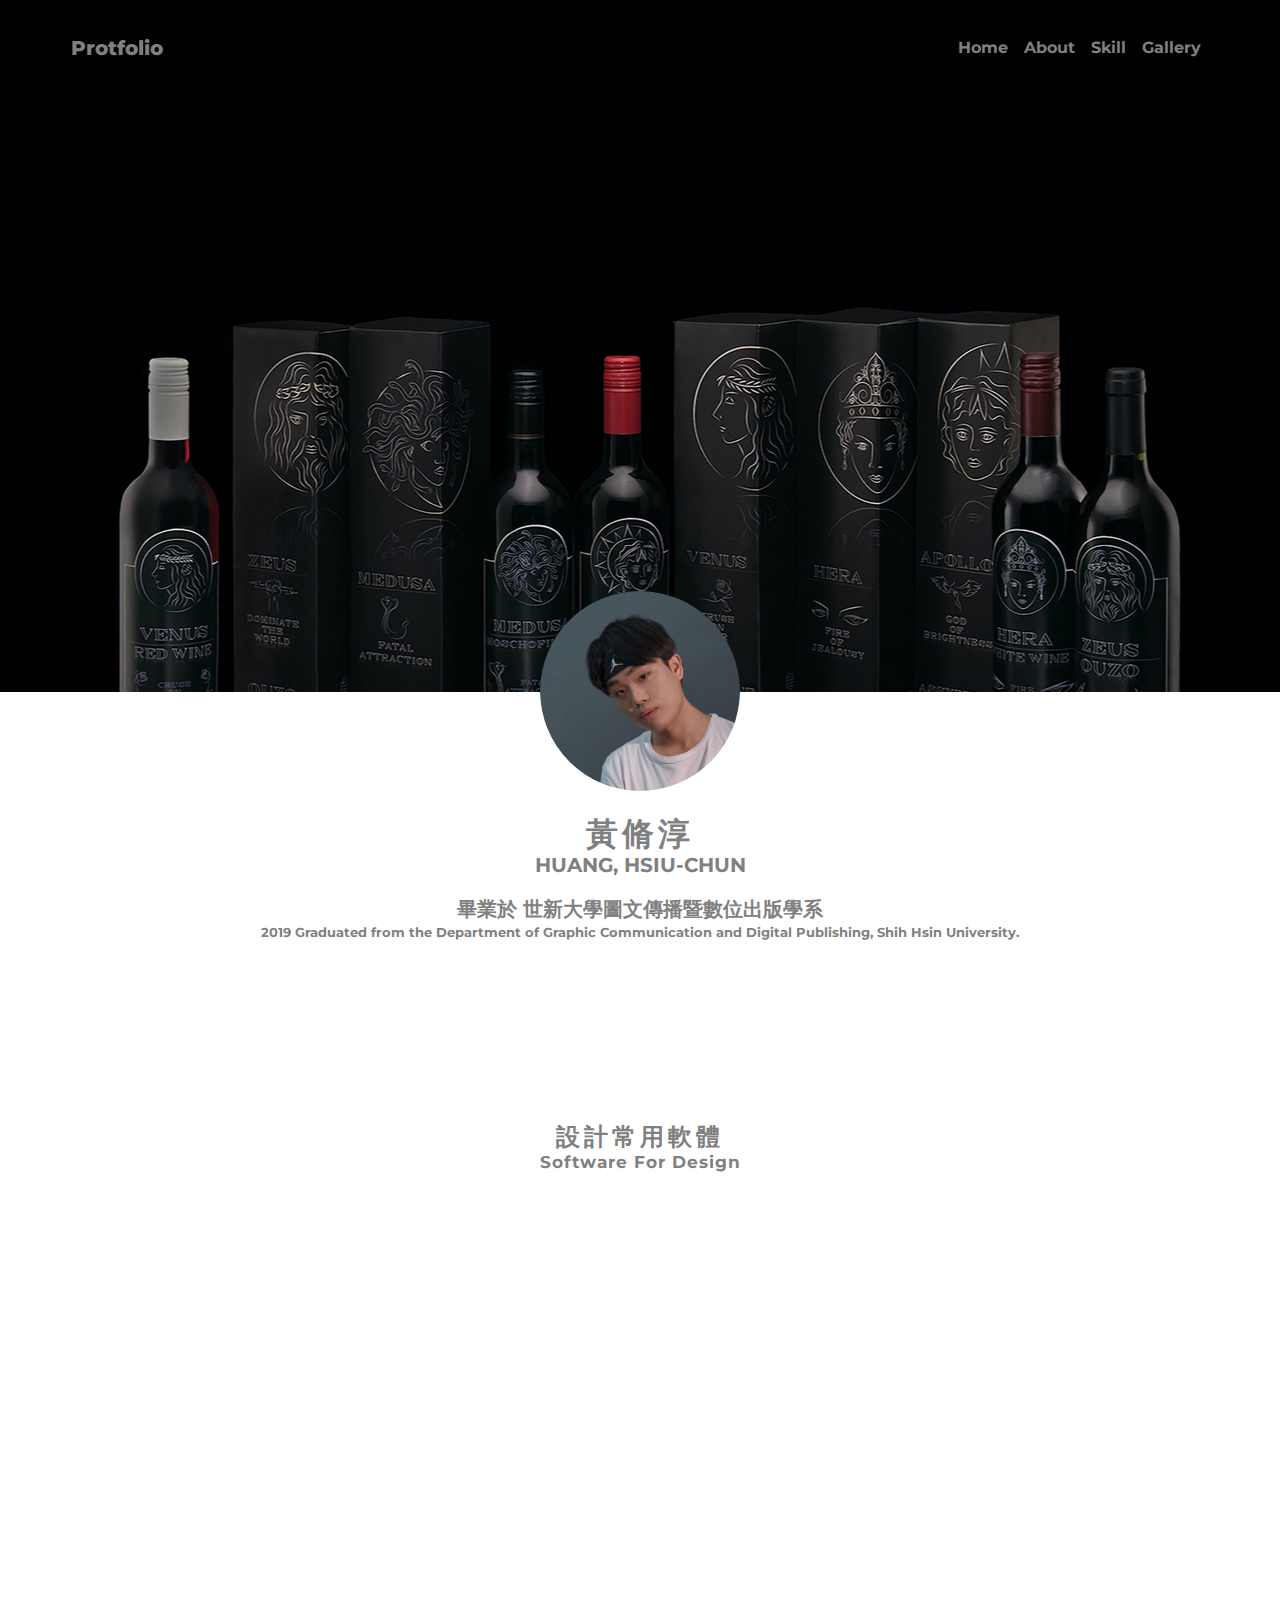
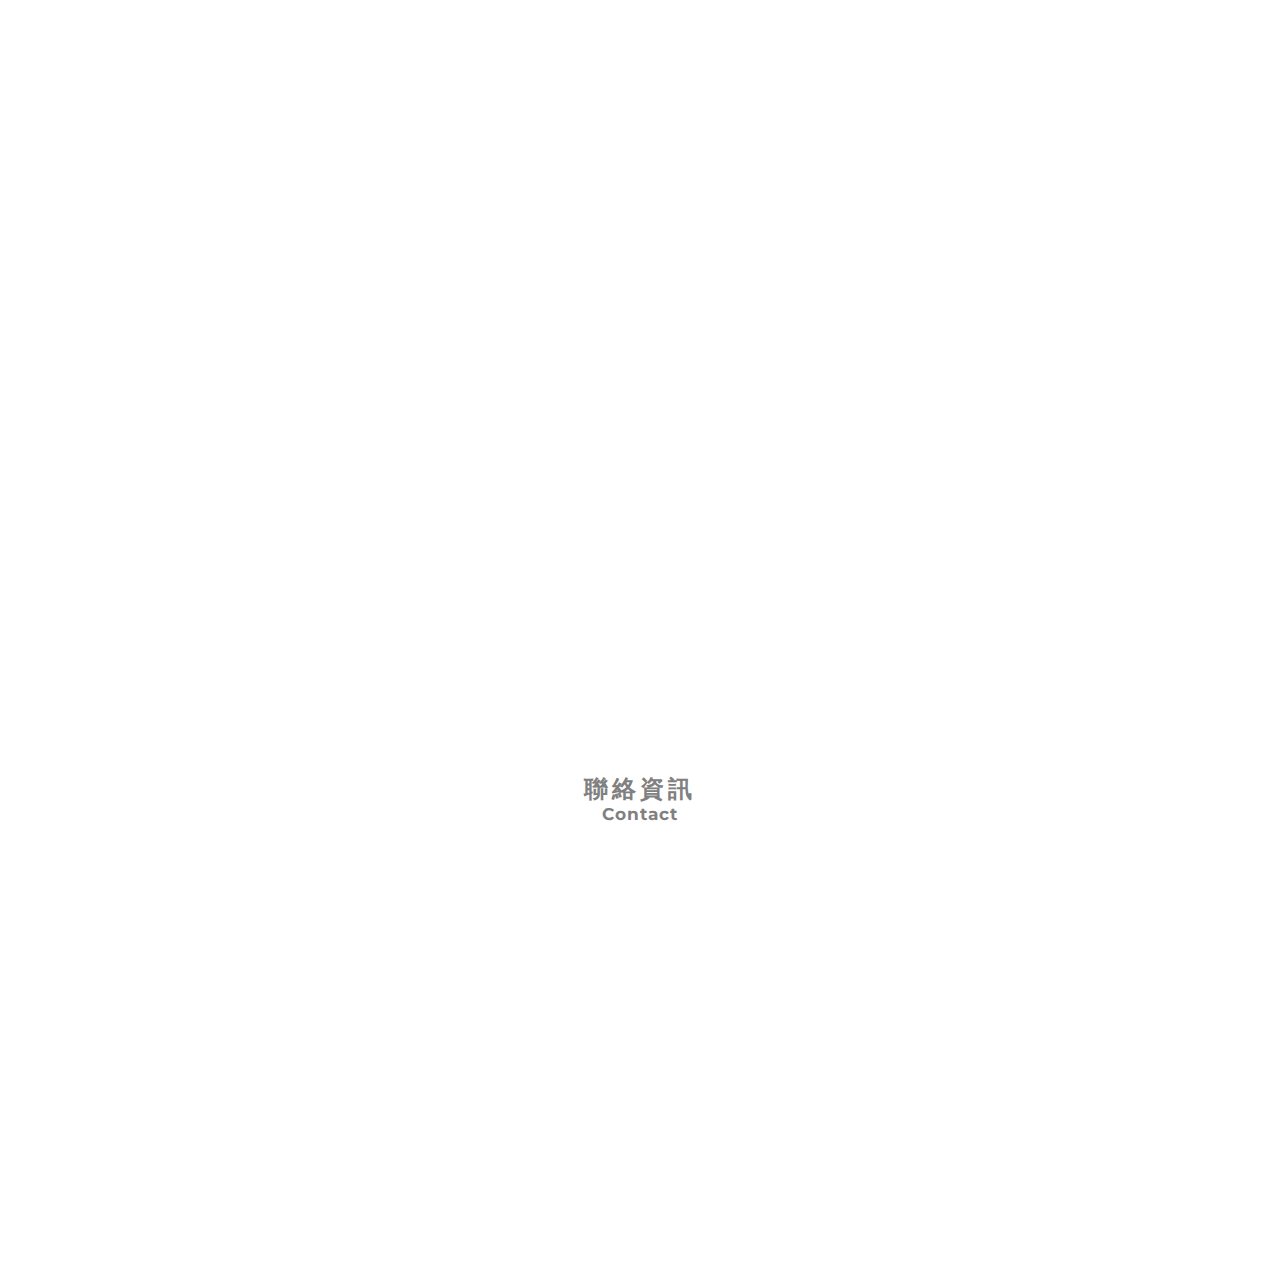
==== index.html @ 91b0bea1 "Summary" ====
<!doctype html><html><head>  <meta charset="utf-8">  <meta name="keywords" content="">  <meta name="description" content="">  <meta name="viewport" content="width=device-width, initial-scale=1.0, viewport-fit=cover">  <link rel="shortcut icon" type="image/png" href="favicon.png">  <link rel="stylesheet" type="text/css" href="./css/bootstrap.min.css?550"><link rel="stylesheet" type="text/css" href="style.css?3352"><link rel="stylesheet" type="text/css" href="./css/animate.min.css?3467"><link rel="stylesheet" type="text/css" href="./css/font-awesome.min.css"><link href='https://fonts.googleapis.com/css?family=Montserrat&display=swap&subset=latin,latin-ext' rel='stylesheet' type='text/css'>  <title>Home</title>  <!-- Analytics --> <!-- Analytics END -->  </head><body><!-- Main container --><div class="page-container">  <!-- bloc-0 --><div class="bloc tc-taupe-gray bloc-fill-screen bg-海報-22 bg-t-edge l-bloc animated fadeInUp" id="bloc-0" data-appear-anim-style="fadeInUp"><div class="container fill-bloc-top-edge sticky-nav"><div class="row"><div class="col-12"><nav class="navbar row navbar-expand-md navbar-light" role="navigation"><a class="navbar-brand link-style" href="index.html">Protfolio</a><button id="nav-toggle" type="button" class="ui-navbar-toggler navbar-toggler border-0 p-0 mr-md-0 ml-auto" data-toggle="collapse" data-target=".navbar-21207" aria-expanded="false" aria-label="Toggle navigation"><span class="navbar-toggler-icon"></span></button><div class="collapse navbar-collapse navbar-21207"><ul class="site-navigation nav navbar-nav ml-auto"><li class="nav-item"><a href="index.html" class="a-btn nav-link"><strong>Home</strong></a></li><li class="nav-item"><a href="about.html" class="a-btn nav-link"><strong>About</strong></a></li><li class="nav-item"><a href="skill.html" class="a-btn nav-link"><strong>Skill</strong></a></li><li class="nav-item"><a href="gallery.html" class="a-btn nav-link"><strong>Gallery</strong></a></li></ul></div></nav></div></div></div><div class="container"><div class="row"><div class="col-lg-12 hero-first-col-mb"><img src="img/lazyload-ph.png" data-src="img/圖傳大頭全身%2000732.png" class="img-fluid rounded-circle mx-auto d-block img-style animSpeedLazy animated fadeInUp animDelay04 lazyload" alt="圖傳大頭全身%2000732" data-appear-anim-style="fadeInUp" /><h4 class="mg-md text-lg-center h2-style text-center"><strong>黃脩淳<br></strong></h4><h5 class="mg-md text-lg-center h4-style text-center"><strong>HUANG, HSIU-CHUN</strong></h5><h5 class="mg-md text-lg-center text-center p-1-style"><strong>畢業於 世新大學圖文傳播暨數位出版學系</strong></h5><p class="text-lg-center p-1-bloc-0-style text-center"><strong>2019 Graduated from the&nbsp;Department of Graphic Communication and Digital Publishing, Shih Hsin University.</strong></p><div class="text-center container-div-bloc-0-margin-top animated bounce animSpeedLazy animDelay2 animLoopInfinite" data-appear-anim-style="bounce"><a href="about.html" class="btn btn-d btn-lg btn-style-none"><span class="fa fa-angle-down icon-spacer float-lg-right icon-taupe-gray float-right"></span>more</a></div><h4 class="mg-md text-lg-center h2-擅長軟體-style text-center"><strong>設計常用軟體</strong></h4><h5 class="mg-md float-none text-center h5-margin-top"><strong>Software For Design</strong></h5></div><div class="col-lg-10 offset-lg-1 col-md-10 offset-md-1 bloc-0-margin-bottom"><div class="blocsapp-device device-margin-top float-md-none none noneLeft noneUp noneRight noneDown animated zoomIn blocsapp-device-mb mb-space-grey" data-appear-anim-style="zoomIn"><img src="img/lazyload-ph.png" data-src="img/gif.gif" class="img-fluid lazyload" alt="gif 1" /></div></div><div class="offset-md-0 feature-col-mt col-lg-12 offset-lg-0 col-md-12"><div class="row row-margin-left"><div class="col-sm-4 bloc-47860-margin-bottom animated zoomIn col-lg-2 col-md-3 offset-md-2 offset-lg-0 col-4" data-appear-anim-style="zoomIn"><img src="img/lazyload-ph.png" data-src="img/截圖%202020-04-22%20下午4.19.28.png" class="img-fluid img-6-style mx-auto d-block lazyload" alt="截圖%202020 04-22%20下午4.19.28-1" /><p class="text-center p-style mx-auto d-block"><strong>Photoshop<br>影像設計軟體<br></strong></p></div><div class="col-sm-4 offset--1 offset-md-0 bloc-0-bloc-0-margin-bottom animated zoomIn col-lg-2 col-md-3 col-4" data-appear-anim-style="zoomIn"><img src="img/lazyload-ph.png" data-src="img/截圖%202020-04-22%20下午4.26.02.png" class="img-fluid img-margin-right mx-auto d-block lazyload" alt="截圖%202020 04-22%20下午4.26.02" /><p class="text-center btn-resize-mode p-bloc-0-style"><strong>Illustrator<br>圖形設計軟體<br></strong></p></div><div class="col-sm-4 offset-md-0 bloc-margin-bottom animated zoomIn col-lg-2 col-md-3 col-4 offset-0" data-appear-anim-style="zoomIn"><img src="img/lazyload-ph.png" data-src="img/截圖%202020-04-22%20下午4.27.46.png" class="img-fluid mx-auto d-block img-8-style lazyload" alt="截圖%202020 04-22%20下午4.27.46" /><p class="text-center p-margin-top"><strong>Premiere<br>剪輯編輯軟體<br></strong></p></div><div class="none col-lg-2 col-md-3 bloc-bloc-0-margin-bottom animated zoomIn offset-md-2 offset-lg-0 col-4" data-appear-anim-style="zoomIn"><img src="img/lazyload-ph.png" data-src="img/截圖%202020-04-22%20下午4.32.32.png" class="img-fluid mx-auto d-block img-9-style lazyload" alt="截圖%202020 04-22%20下午4.32.32" /><p class="text-lg-center p-bloc-0-margin-top text-center"><strong>Indesign<br>頁面設計軟體<br></strong></p></div><div class="bloc-margin-top col-md-3 col-lg-2 col-4 animated zoomIn" data-appear-anim-style="zoomIn"><img src="img/lazyload-ph.png" data-src="img/20170730103423775.png" class="img-fluid mx-auto d-block img-bloc-0-style lazyload" alt="20170730103423775 1" /><p class="text-lg-center p-5-margin-top text-center"><strong>Sublime Text<br>網頁編寫軟體</strong></p></div><div class="animated zoomIn col-lg-2 col-md-3 col-4" data-appear-anim-style="zoomIn"><img src="img/lazyload-ph.png" data-src="img/finalcutx-vl.png" class="img-fluid mx-auto d-block img-finalcutx--style lazyload" alt="finalcutx vl" /><p class="text-lg-center p-7-margin-top text-md-center text-center"><strong>Final Cut Pro<br>專業剪輯軟體</strong></p></div></div><div class="text-center container-div-bloc-0-margin-top animated bounce animSpeedLazy animDelay2 animLoopInfinite text-md-center" data-appear-anim-style="bounce"><a href="about.html" class="btn btn-d btn-lg btn-style-none"><span class="fa fa-angle-down icon-spacer float-lg-right icon-taupe-gray float-right"></span>more</a></div></div></div></div><div class="container fill-bloc-bottom-edge"><div class="row"><div class="col-12"><h4 class="mg-md text-lg-center h2-擅長軟體-style text-center"><strong>聯絡資訊</strong></h4><h5 class="mg-md float-none text-center h5-margin-top"><strong>Contact</strong></h5><div class="row row-margin-right"><div class="col-md-3 animated zoomIn offset-0 col-6" data-appear-anim-style="zoomIn"><img src="img/lazyload-ph.png" data-src="img/unnamed-2.png" class="img-fluid mx-auto d-block img-9-unnamed-style lazyload" height="100" width="100" alt="unnamed 2" /><div class="row"><div class="col-md-11 offset-md-0 bloc-16335-margin-bottom"><p class="text-lg-center text-md-center p-8-style text-center"><strong>Phone<br>+886 939518830</strong></p></div></div><div class="divider-h divider-padding"><span class="divider divider-half"></span></div></div><div class="col-md-3 animated zoomIn col-5 offset-0" data-appear-anim-style="zoomIn"><img src="img/lazyload-ph.png" data-src="img/unnamed-3.png" class="img-fluid mx-auto d-block img-10-style lazyload" height="100" width="100" alt="apple iphone-email-logo-clipart" /><div class="row row-bloc-0-margin-bottom"><div class="col"><p class="text-lg-center text-md-center p-9-bloc-0-style text-center"><strong>Gmail<br>ysesst92013</strong></p></div></div><div class="divider-h divider-bloc-0-margin-top"><span class="divider divider-half"></span></div></div><div class="col-md-3 animated zoomIn col-6" data-appear-anim-style="zoomIn"><img src="img/lazyload-ph.png" data-src="img/line-me.png" class="img-fluid mx-auto d-block img-11-line--style lazyload" height="100" width="100" alt="line me" /><div class="row"><div class="col bloc-44485-margin-bottom"><p class="text-lg-center text-md-center p-10-style text-center"><strong>LINE<br>ysesst92015</strong></p></div></div><div class="divider-h divider-margin-top"><span class="divider divider-half"></span></div></div><div class="col-md-3 animated zoomIn col-5 " data-appear-anim-style="zoomIn"><img src="img/lazyload-ph.png" data-src="img/23dabe90dfaadb4565540727fdaa054a.png" class="img-fluid mx-auto d-block img-12-style lazyload" height="100" width="100" alt="23dabe90dfaadb4565540727fdaa054a" /><div class="row"><div class="col bloc-9742-margin-bottom"><p class="text-lg-center text-md-center p-11-style text-center"><strong>Facebook<br>黃脩淳</strong></p></div></div><div class="divider-h divider-0-margin-top"><span class="divider divider-half"></span></div></div></div></div></div></div></div><!-- bloc-0 END --><!-- bloc-1 --><div class="bloc l-bloc" id="bloc-1"><div class="container bloc-lg"><div class="row"><div class="col-12"></div></div></div></div><!-- bloc-1 END --><!-- ScrollToTop Button --><a class="bloc-button btn btn-d scrollToTop" onclick="scrollToTarget('1',this)"><span class="fa fa-chevron-up"></span></a><!-- ScrollToTop Button END--></div><!-- Main container END -->  <script src="./js/jquery-3.3.1.min.js?9513"></script><script src="./js/bootstrap.bundle.min.js?5564"></script><script src="./js/blocs.min.js?6452"></script><script src="./js/lazysizes.min.js" defer></script><!-- Additional JS END --><!-- Preloader --><div id="page-loading-blocs-notifaction" class="page-preloader"></div><!-- Preloader END --></body></html>
---- style.css ----
body{margin:0;padding:0;  background:#FFFFFF;  overflow-x:hidden;  -webkit-font-smoothing: antialiased;  -moz-osx-font-smoothing: grayscale;}.page-container{overflow-x:hidden;} a,button{transition: background .3s ease-in-out;outline: none!important;} a:hover{text-decoration: none; cursor:pointer;}.page-preloader{position: fixed;top: 0;bottom: 0;width: 100%;z-index:100000;background:#FFFFFF url("img/pageload-spinner.gif") no-repeat center center;}.bloc{width:100%;clear:both;background: 50% 50% no-repeat;padding:0 50px;-webkit-background-size: cover;-moz-background-size: cover;-o-background-size: cover;background-size: cover;position:relative;display:flex;}.bloc .container{padding-left:0;padding-right:0;}.bloc-lg{padding:100px 50px;}.bloc-fill-screen{min-height:100vh;display: flex;flex-direction: column;padding-top:20px;padding-bottom:20px;}.bloc-fill-screen > .container{align-self: flex-middle;flex-grow: 1;display: flex;}.bloc-fill-screen > .container > .row{flex-grow: 1;align-self: center;width:100%;}.bloc-fill-screen .fill-bloc-top-edge, .bloc-fill-screen .fill-bloc-bottom-edge{flex-grow: 0;}.bloc-fill-screen .fill-bloc-top-edge{align-self: flex-start;}.bloc-fill-screen .fill-bloc-bottom-edge{align-self: flex-end;}.bg-center,.bg-l-edge,.bg-r-edge,.bg-t-edge,.bg-b-edge,.bg-tl-edge,.bg-bl-edge,.bg-tr-edge,.bg-br-edge,.bg-repeat{-webkit-background-size: auto!important;-moz-background-size: auto!important;-o-background-size: auto!important;background-size: auto!important;}.bg-t-edge{background: top no-repeat;}.bg-b-edge{background: bottom no-repeat;}.b-parallax{background-attachment:fixed;}@media (hover: none) {.b-parallax{background-attachment:scroll;}}.d-bloc{color:rgba(255,255,255,.7);}.d-bloc button:hover{color:rgba(255,255,255,.9);}.d-bloc .icon-round,.d-bloc .icon-square,.d-bloc .icon-rounded,.d-bloc .icon-semi-rounded-a,.d-bloc .icon-semi-rounded-b{border-color:rgba(255,255,255,.9);}.d-bloc .divider-h span{border-color:rgba(255,255,255,.2);}.d-bloc .a-btn,.d-bloc .navbar a, .d-bloc a .icon-sm, .d-bloc a .icon-md, .d-bloc a .icon-lg, .d-bloc a .icon-xl, .d-bloc h1 a, .d-bloc h2 a, .d-bloc h3 a, .d-bloc h4 a, .d-bloc h5 a, .d-bloc h6 a, .d-bloc p a{color:rgba(255,255,255,.6);}.d-bloc .a-btn:hover,.d-bloc .navbar a:hover,.d-bloc a:hover .icon-sm, .d-bloc a:hover .icon-md, .d-bloc a:hover .icon-lg, .d-bloc a:hover .icon-xl, .d-bloc h1 a:hover, .d-bloc h2 a:hover, .d-bloc h3 a:hover, .d-bloc h4 a:hover, .d-bloc h5 a:hover, .d-bloc h6 a:hover, .d-bloc p a:hover{color:rgba(255,255,255,1);}.d-bloc .navbar-toggle .icon-bar{background:rgba(255,255,255,1);}.d-bloc .btn-wire,.d-bloc .btn-wire:hover{color:rgba(255,255,255,1);border-color:rgba(255,255,255,1);}.d-bloc .card{color:rgba(0,0,0,.5);}.d-bloc .card button:hover{color:rgba(0,0,0,.7);}.d-bloc .card icon{border-color:rgba(0,0,0,.7);}.d-bloc .card .divider-h span{border-color:rgba(0,0,0,.1);}.d-bloc .card .a-btn{color:rgba(0,0,0,.6);}.d-bloc .card .a-btn:hover{color:rgba(0,0,0,1);}.d-bloc .card .btn-wire, .d-bloc .card .btn-wire:hover{color:rgba(0,0,0,.7);border-color:rgba(0,0,0,.3);}.d-bloc .card,.l-bloc{color:rgba(0,0,0,.5);}.d-bloc .card button:hover,.l-bloc button:hover{color:rgba(0,0,0,.7);}.l-bloc .icon-round,.l-bloc .icon-square,.l-bloc .icon-rounded,.l-bloc .icon-semi-rounded-a,.l-bloc .icon-semi-rounded-b{border-color:rgba(0,0,0,.7);}.d-bloc .card .divider-h span,.l-bloc .divider-h span{border-color:rgba(0,0,0,.1);}.d-bloc .card .a-btn,.l-bloc .a-btn,.l-bloc .navbar a,.l-bloc a .icon-sm, .l-bloc a .icon-md, .l-bloc a .icon-lg, .l-bloc a .icon-xl, .l-bloc h1 a, .l-bloc h2 a, .l-bloc h3 a, .l-bloc h4 a, .l-bloc h5 a, .l-bloc h6 a, .l-bloc p a{color:rgba(0,0,0,.6);}.d-bloc .card .a-btn:hover,.l-bloc .a-btn:hover,.l-bloc .navbar a:hover, .l-bloc a:hover .icon-sm, .l-bloc a:hover .icon-md, .l-bloc a:hover .icon-lg, .l-bloc a:hover .icon-xl, .l-bloc h1 a:hover, .l-bloc h2 a:hover, .l-bloc h3 a:hover, .l-bloc h4 a:hover, .l-bloc h5 a:hover, .l-bloc h6 a:hover, .l-bloc p a:hover{color:rgba(0,0,0,1);}.l-bloc .navbar-toggle .icon-bar{color:rgba(0,0,0,.6);}.d-bloc .card .btn-wire,.d-bloc .card .btn-wire:hover,.l-bloc .btn-wire,.l-bloc .btn-wire:hover{color:rgba(0,0,0,.7);border-color:rgba(0,0,0,.3);}.hero .hero-nav{padding-left:inherit;padding-right:inherit;}.sticky-nav.sticky{position:fixed;top:0;z-index:1000;box-shadow:0 1px 2px rgba(0,0,0,.3); transition: all .2s ease-out;}.fill-bloc-top-edge.sticky{background-color:rgba(0, 0, 0, 0);width:100%;max-width: 100%;margin-top: 0;left:0;right:0;}.fill-bloc-top-edge.sticky .navbar{max-width: 1170px;margin: 0 auto;}.navbar-light .navbar-nav .nav-link {color: rgb(64, 64, 64);}.btco-menu li > a {padding: 10px 15px;color: #000;}.btco-menu .active a:focus,.btco-menu li a:focus ,.navbar > .show > a:focus{background: transparent;outline: 0;}.dropdown-menu .show > .dropdown-toggle::after{transform: rotate(-90deg);}.mg-md{margin-top:10px;margin-bottom:20px;}.btn-d,.btn-d:hover,.btn-d:focus{color:#FFF;background:rgba(0,0,0,.3);}button{outline: none!important;}.btn-style-none,.btn-style-none:hover,.btn-style-none:active,.btn-style-none:focus{background:none;box-shadow: none;padding:0;}.btn-wire{background:transparent!important;border:2px solid transparent;}.btn-wire:hover{background:transparent!important;border:2px solid transparent;}.icon-spacer{margin-right:5px;}.icon-md{font-size:30px!important;}.blockquote{padding:0 20px;border-left:2px solid;}.blockquote.text-right{border-left:0;border-right:2px solid;}.card-sq, .card-sq .card-header, .card-sq .card-footer{border-radius:0;}.card-rd{border-radius:30px;}.card-rd .card-header{border-radius:29px 29px 0 0;}.card-rd .card-footer{border-radius:0 0 29px 29px;}.divider-h{padding:20px 0;width:100%;display:inline-block;}.divider-h span{display: block;border-top:1px solid transparent;}.divider-half{width: 50%;margin: 0 auto;}.dropdown-menu .divider-h,.dropdown-menu .divider-half{padding:0;}.scrollToTop{width:40px;height:40px;position:fixed;bottom:20px;right:20px;opacity: 0;z-index: 500;transition: all .3s ease-in-out;}.scrollToTop span{margin-top: 6px;}.showScrollTop{font-size: 14px;opacity: 1;}.blocsapp-device-imac{background-repeat:no-repeat;background-size:contain;background-position:center;display: block;width:100%;height:auto;padding: 4% 8.5% 23.7%;background-image:url("img/Apple-iMac.png");}.blocsapp-device-imac img{width:100%;height:auto;margin: 0 auto;}.blocsapp-device-imac .embed-responsive{padding-bottom: 56.25%;}.blocsapp-device-mb{background-repeat:no-repeat;background-size:contain;background-position:center;display: block;width:100%;height:auto;padding: 3.6% 15% 7.5%;}.blocsapp-device-mb img{width:100%;height:auto;margin: 0 auto;}.blocsapp-device-mb .embed-responsive{padding-bottom: 65%;width: 103.1%;left: -1.5%;}.mb-space-grey{background-image:url("img/Apple-Macbook-Space-Grey.png");}h1,h2,h3,h4,h5,h6,p,label,.btn,a{font-family:"Montserrat";color:#808080!important;}.container{max-width:1140px;}.feature-col-mt{margin-top:29px;}.hero-first-col-mb{margin-bottom:30px;}.link-style{font-family:"Montserrat";font-weight:800;}.img-style{width:200px;height:200px;margin-bottom:24px;margin-top:515px;}.h2-style{letter-spacing:4px;font-size:32px;}.h1-margin-top{margin-top:44px;}.img-bloc-0-style{width:81px;border-radius:0px 0px 0px 0px;}.h2-擅長軟體-style{letter-spacing:4px;margin-top:85px;font-size:24px;}.carousel-margin-right{margin:-26px -1px 24px 1px;}.list-margin-top{margin-top:83px;margin-bottom:-18px;}.img-6-style{margin-right:1px;width:80px;height:78px;border-radius:0px 0px 0px 0px;}.img-margin-right{margin-right:68px;width:80px;height:78px;}.p-style{margin-top:12px;font-family:Montserrat;}.p-bloc-0-style{margin-top:13px;font-family:Montserrat;}.img-8-style{width:80px;height:78px;}.p-margin-top{margin-top:13px;font-family:Montserrat;}.img-9-style{width:80px;height:78px;}.p-bloc-0-margin-top{margin-top:12px;font-family:Montserrat;font-weight:normal;}.h4-style{font-family:"Montserrat";margin-top:-20px;background-color:transparent;}.h5-margin-top{margin-top:-20px;font-size:17px;letter-spacing:1px;margin-bottom:47px;}.p-2-style{width:86.34%;margin-left:1px;margin-bottom:16px;margin-top:-11px;}.p-4-style{width:62.84%;margin-left:34px;margin-top:-11px;}.p-6-style{width:75.96%;margin-left:34px;margin-bottom:31px;margin-top:-11px;}.p-8-style{width:74.86%;margin-left:43px;margin-top:0px;}.list-style{width:36.46%;}.container-div-style{width:61.11%;margin-left:286px;margin-top:26px;margin-bottom:10px;}.container-div-margin-top{margin-top:26px;}.h3-margin-bottom{margin-top:37px;margin-left:222px;width:55.25%;}.p-margin-left{margin-left:223px;width:57.27%;}.btn-style{font-weight:bold;background-color:#7F807E;font-family:"Montserrat";text-decoration:none;margin-top:4px;border-radius:17.5px 17.5px 17.5px 17.5px;}.p-5-margin-top{margin-top:10px;}.device-margin-top{margin-top:-34px;margin-bottom:20px;}.container-div-bloc-0-margin-top{margin-top:63px;margin-bottom:10px;}.device-bloc-0-margin-top{margin-top:135px;}.icon-margin-top{margin-top:39px;margin-bottom:0px;}.h3-style{width:7.98%;border-style:none;margin-top:38px;text-transform:lowercase;font-family:"Montserrat";color:#3365BD!important;border-radius:100px 100px 100px 100px;border-width:11px 11px 11px 11px;}.icon-bloc-0-margin-top{margin-top:-3px;margin-bottom:-15px;}.btn-more-style{font-weight:bold;color:#3365BD!important;}.container-div-margin-left{margin-left:434px;width:17.68%;}.p-1-bloc-0-style{font-size:13px;margin-top:-18px;}.row-margin-left{margin-left:4px;width:98.48%;}.img-finalcutx--style{width:85px;height:86px;border-radius:0px 0px 0px 0px;}.p-7-margin-top{margin-top:4px;}.p-9-style{font-size:13px;margin-top:-18px;}.h4-工作經歷-style{letter-spacing:4px;margin-top:85px;}.p-10-margin-top{margin-top:-21px;width:41.82%;margin-left:288px;}.p-12-style{width:100%;font-size:18px;}.img-11-style{width:180px;margin-top:119px;}.img-11-bloc-0-style{width:60px;}.device-margin-right{width:500px;margin-right:-2px;}.img-12-style{width:100px;margin-top:-17px;margin-bottom:-6px;}.h5-margin-bottom{margin-bottom:39px;}.img-margin-left{margin-left:-5px;margin-top:-24px;width:312px;}.p-13-margin-top{margin-top:4px;}.img-margin-bottom{width:302px;margin-top:-12px;}.p-12-margin-top{margin-top:10px;}.p-10-style{font-size:16px;width:100%;margin-top:3px;}.p-11-style{font-size:16px;}.p-12-bloc-0-style{width:94.55%;font-size:18px;}.p-13-style{font-size:18px;margin-left:-22px;}.p-0-style{font-size:16px;}.p-14-style{font-size:16px;margin-left:-35px;}.row-margin-bottom{margin-bottom:-14px;}.p-16-style{font-size:18px;}.p-17-style{font-size:18px;margin-left:-23px;width:76.04%;}.p-18-style{font-size:16px;width:100%;margin-left:-35px;}.row-margin-top{margin-top:-14px;}.p-24-style{width:60%;margin-left:244px;margin-top:-10px;}.h6-margin-top{margin-top:30px;}.img-16-style{width:81px;margin-right:27px;margin-left:75px;}.img-logo--margin-right{width:61px;margin-left:19px;}.img-20-style{width:60px;margin-left:109px;}.img-18-style{width:83px;margin-top:0px;margin-left:48px;}.img-unnamed-style{width:50px;height:50px;margin-top:-1px;}.img-logo-style{width:330px;margin-top:22px;}.img-19-style{width:213px;margin-top:0px;margin-left:-6px;margin-bottom:10px;}.img-logo--style{width:84px;margin-left:17px;}.bloc-19728-margin-top{margin-top:25px;}.img-margin-top{margin-top:37px;margin-left:0px;}.img-unnamed-margin-top{margin-top:9px;width:171px;margin-left:0px;}.img-bloc-0-margin-top{margin-top:23px;margin-left:-55px;}.bloc-4731-margin-top{margin-top:-8px;}.bloc-46405-margin-top{margin-top:19px;}.img-23-style{width:50px;height:50px;margin-left:22px;}.img-line--style{width:60px;height:60px;margin-top:-7px;}.img-25-style{width:65px;height:65px;margin-top:-12px;margin-left:43px;border-radius:0px 0px 0px 0px;}.bloc-48652-margin-top{margin-top:1px;}.row-bloc-0-margin-top{margin-top:11px;margin-bottom:91px;}.row-bloc-0-margin-left{margin-left:-13px;}.p-27-style{font-size:13px;width:100%;margin-left:-18px;}.p-28-style{font-size:13px;}.p-29-style{font-size:16px;letter-spacing:0px;margin-left:-4px;}.p-26-style{font-size:13px;width:100%;margin-left:41px;}.bloc-36045-margin-bottom{margin-bottom:-73px;}.h4-聯絡資訊-style{letter-spacing:4px;}.h5-contact-margin-top{margin-top:-16px;}.img-9-unnamed-style{width:80px;}.img-10-style{width:90px;height:90px;margin-top:-8px;}.img-11-line--style{width:95px;margin-top:-11px;margin-bottom:-6px;}.divider-margin-top{margin-top:-22px;}.divider-bloc-0-margin-top{margin-top:-22px;}.divider-padding{margin-top:-22px;}.divider-0-margin-top{margin-top:-22px;}.img-24-style{width:80px;height:80px;}.img-25-bloc-0-style{height:90px;width:90px;}.img-26-style{width:90px;height:90px;margin-top:-10px;}.img-27-style{width:95px;height:95px;margin-top:-16px;}.p-32-margin-top{margin-top:1px;}.row-21-margin-bottom{margin-bottom:166px;}.bloc-48160-margin-top{margin-top:-11px;}.tc-taupe-gray{color:#929292!important;}.wire-btn-taupe-gray{color:#929292!important;border-color:#929292!important;}.ltc-dark-slate-blue{color:#314580!important;}.ltc-dark-slate-blue:hover{color:#273766!important;}.ltc-gold-web-golden{color:#FDD500!important;}.ltc-gold-web-golden:hover{color:#caaa00!important;}.icon-taupe-gray{color:#929292!important;border-color:#929292!important;}.icon-dark-slate-blue{color:#314580!important;border-color:#314580!important;}.bg-海報-22{background-image:url("img/海報-22.png");}.bg-about-1{background-image:url("img/about_1.png");}@media (max-width: 1024px){  .bloc{ padding-left: 20px;   padding-right: 20px;  }  .bloc.full-width-bloc, .bloc-tile-2.full-width-bloc .container, .bloc-tile-3.full-width-bloc .container, .bloc-tile-4.full-width-bloc .container{ padding-left: 0;   padding-right: 0;  }}@media (max-width: 991px){  .container{width:100%;}  .page-container, #hero-bloc{overflow-x: hidden;position: relative;}   .bloc{padding-left: constant(safe-area-inset-left);padding-right: constant(safe-area-inset-right);}   .bloc-group, .bloc-group .bloc{display:block;width:100%;}}@media (max-width: 767px){  .page-container{ overflow-x: hidden; position:relative;  }  .bloc-tile-2 .container, .bloc-tile-3 .container, .bloc-tile-4 .container{ padding-left:0;padding-right:0;  }  .a-block{ padding:0 10px;  }  .btn-dwn{   display:none;   }  .voffset{ margin-top:5px;  }  .voffset-md{ margin-top:20px;  }  .voffset-lg{ margin-top:30px;  }  form{ padding:5px;  }  .close-lightbox{ display:inline-block;  }  .blocsapp-device-iphone5{ background-size: 216px 425px; padding-top:60px; width:216px; height:425px;  }  .blocsapp-device-iphone5 img{ width: 180px; height: 320px;  }}@media (max-width: 991px){.bloc-margin-bottom{margin-bottom:32px;}.bloc-0-bloc-0-margin-bottom{margin-bottom:23px;}.bloc-47860-margin-bottom{margin-bottom:28px;}.container-div-bloc-0-margin-top{width:100%;}.row-margin-left{width:77.72%;margin-left:56px;}.p-bloc-0-margin-top{font-size:15px;margin-top:15px;}.p-9-style{font-size:12px;}.container-div-style{margin-left:84px;width:75.49%;}.img-margin-bottom{width:206px;}.img-margin-left{width:236px;}.p-17-style{width:100%;font-size:16px;}.p-18-style{margin-left:52px;width:100%;}.p-13-style{font-size:16px;}.p-27-style{width:100%;margin-left:10px;}.p-28-style{margin-left:15px;}.p-29-style{margin-left:-1px;width:100%;font-size:12px;letter-spacing:0px;margin-top:5px;}.p-26-style{margin-left:-6px;}.img-23-style{margin-left:31px;}.img-25-style{margin-left:-4px;}.img-16-style{margin-left:-1px;}.img-margin-top{margin-left:-4px;margin-top:25px;}.bloc-4731-margin-top{margin-top:5px;}.p-24-style{margin-left:143px;}.img-12-style{width:65px;margin-top:-8px;}.img-9-unnamed-style{width:50px;margin-top:-1px;}.img-10-style{height:60px;width:60px;}.img-11-line--style{width:60px;margin-top:-8px;margin-bottom:-5px;}.p-9-bloc-0-style{font-size:12px;}.p-10-style{font-size:12px;}.p-11-style{font-size:12px;}.p-8-style{font-size:12px;margin-top:1px;margin-left:25px;}.img-24-style{width:50px;height:50px;}.img-25-bloc-0-style{width:65px;height:65px;margin-top:-6px;}.img-26-style{width:60px;height:60px;margin-top:-6px;}.img-27-style{height:70px;margin-top:-11px;width:70px;}.p-30-style{font-size:12px;margin-top:-4px;margin-left:0px;width:100%;}.p-31-style{font-size:12px;}.p-32-margin-top{font-size:12px;margin-top:-6px;}.row-21-margin-bottom{width:100%;margin-left:0px;}.bloc-16335-margin-bottom{margin-top:1px;}}@media (max-width: 767px){.p-5-margin-top{font-size:15px;width:100%;margin-top:12px;}.p-7-margin-top{font-size:15px;margin-top:5px;}}@media (max-width: 575px){.p-1-style{width:100%;font-size:12px;}.h2-style{font-size:25px;}.h2-擅長軟體-style{font-size:20px;margin-top:71px;}.h5-margin-top{font-size:16px;margin-bottom:82px;}.p-bloc-0-style{font-size:13px;}.p-style{font-size:13px;width:100%;}.p-margin-top{font-size:13px;}.p-bloc-0-margin-top{font-size:13px;}.img-6-style{width:50px;height:48px;}.img-margin-right{width:50px;height:48px;}.img-8-style{width:50px;height:48px;}.img-9-style{width:50px;height:48px;}.p-5-margin-top{font-size:13px;margin-top:12px;}.img-bloc-0-style{width:50px;height:49px;margin-top:11px;}.bloc-margin-top{margin-top:-12px;}.bloc-bloc-0-margin-bottom{margin-bottom:28px;}.bloc-0-margin-bottom{margin-bottom:-42px;}.p-1-bloc-0-style{font-size:10px;margin-top:-16px;}.device-margin-top{margin-bottom:34px;}.row-margin-left{margin-left:0px;width:100%;}.img-finalcutx--style{width:50px;height:52px;}.p-7-margin-top{font-size:13px;width:100%;}.h5-style{font-size:14px;}.p-9-style{font-size:12px;}.container-div-style{margin-left:22px;width:100%;height:124px;}.p-12-style{width:100%;font-size:15px;}.bloc-bloc-0-margin-top{margin-top:-13px;}.p-14-style{margin-left:-23px;width:100%;}.bloc-0-margin-top{margin-top:-16px;}.bloc-0-bloc-0-margin-top{margin-top:-20px;}.p-13-style{margin-left:-24px;}.row-margin-bottom{margin-top:-58px;}.bloc-5706-margin-top{margin-top:-14px;}.p-18-style{margin-left:-2px;margin-top:-18px;}.bloc-15237-margin-top{margin-top:-41px;}.footer-link{text-align:center;}.h6-bloc-0-margin-top{margin-top:37px;}.img-margin-bottom{width:152px;}.img-margin-left{width:188px;margin-left:1px;}.p-24-style{margin-left:20px;width:89.26%;}.row-15-margin-top{margin-top:-63px;}.img-margin-top{margin-top:20px;}.img-18-style{margin-left:5px;}.p-12-margin-top{width:97.78%;}.bloc-16335-margin-bottom{margin-bottom:-10px;}.p-8-style{margin-left:0px;width:100%;}.row-bloc-0-margin-bottom{margin-bottom:-10px;}.divider-margin-top{margin-bottom:2px;}.bloc-44485-margin-bottom{margin-bottom:-10px;}.bloc-9742-margin-bottom{margin-bottom:-10px;}.img-24-style{width:40px;height:40px;}.img-25-bloc-0-style{width:50px;height:50px;}.bloc-48160-margin-top{margin-top:0px;}.img-26-style{width:45px;height:45px;margin-top:0px;}.img-27-style{width:50px;height:50px;margin-top:-2px;}.row-21-margin-bottom{width:97.41%;margin-left:5px;}}
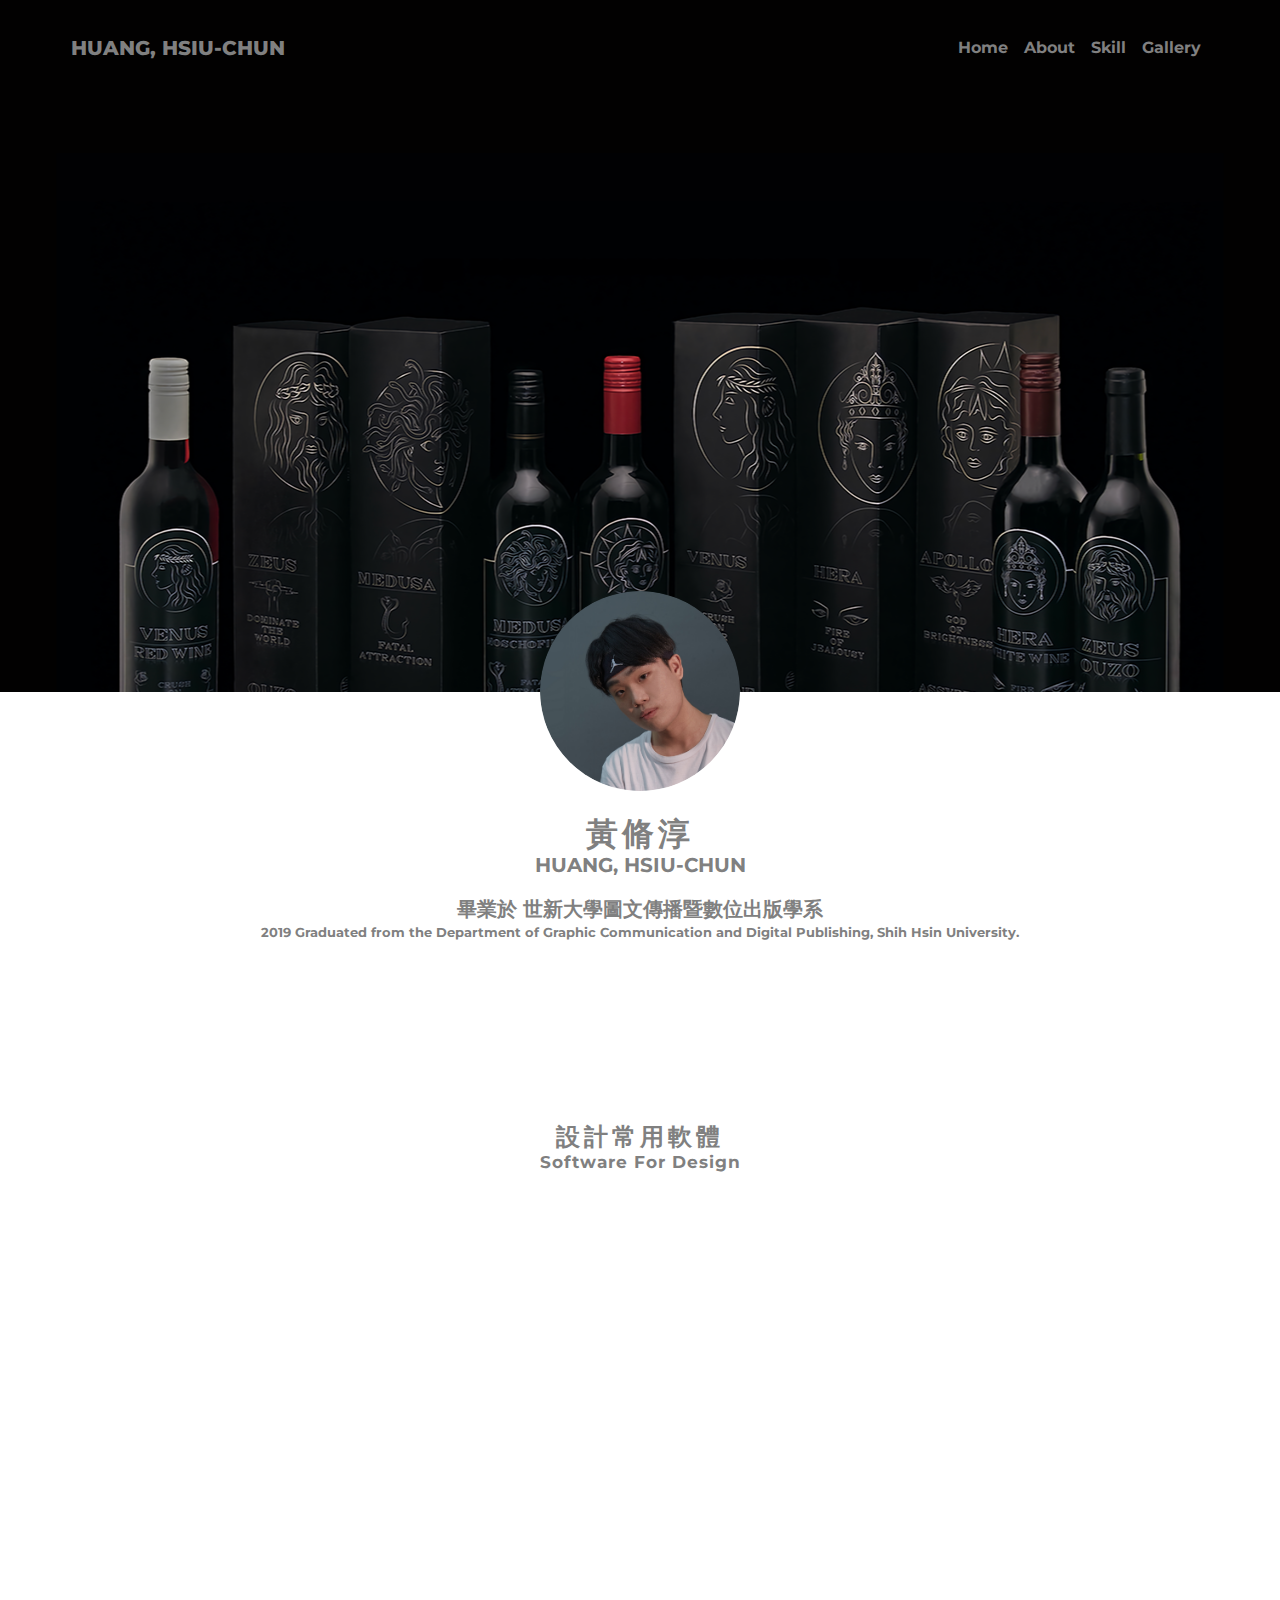
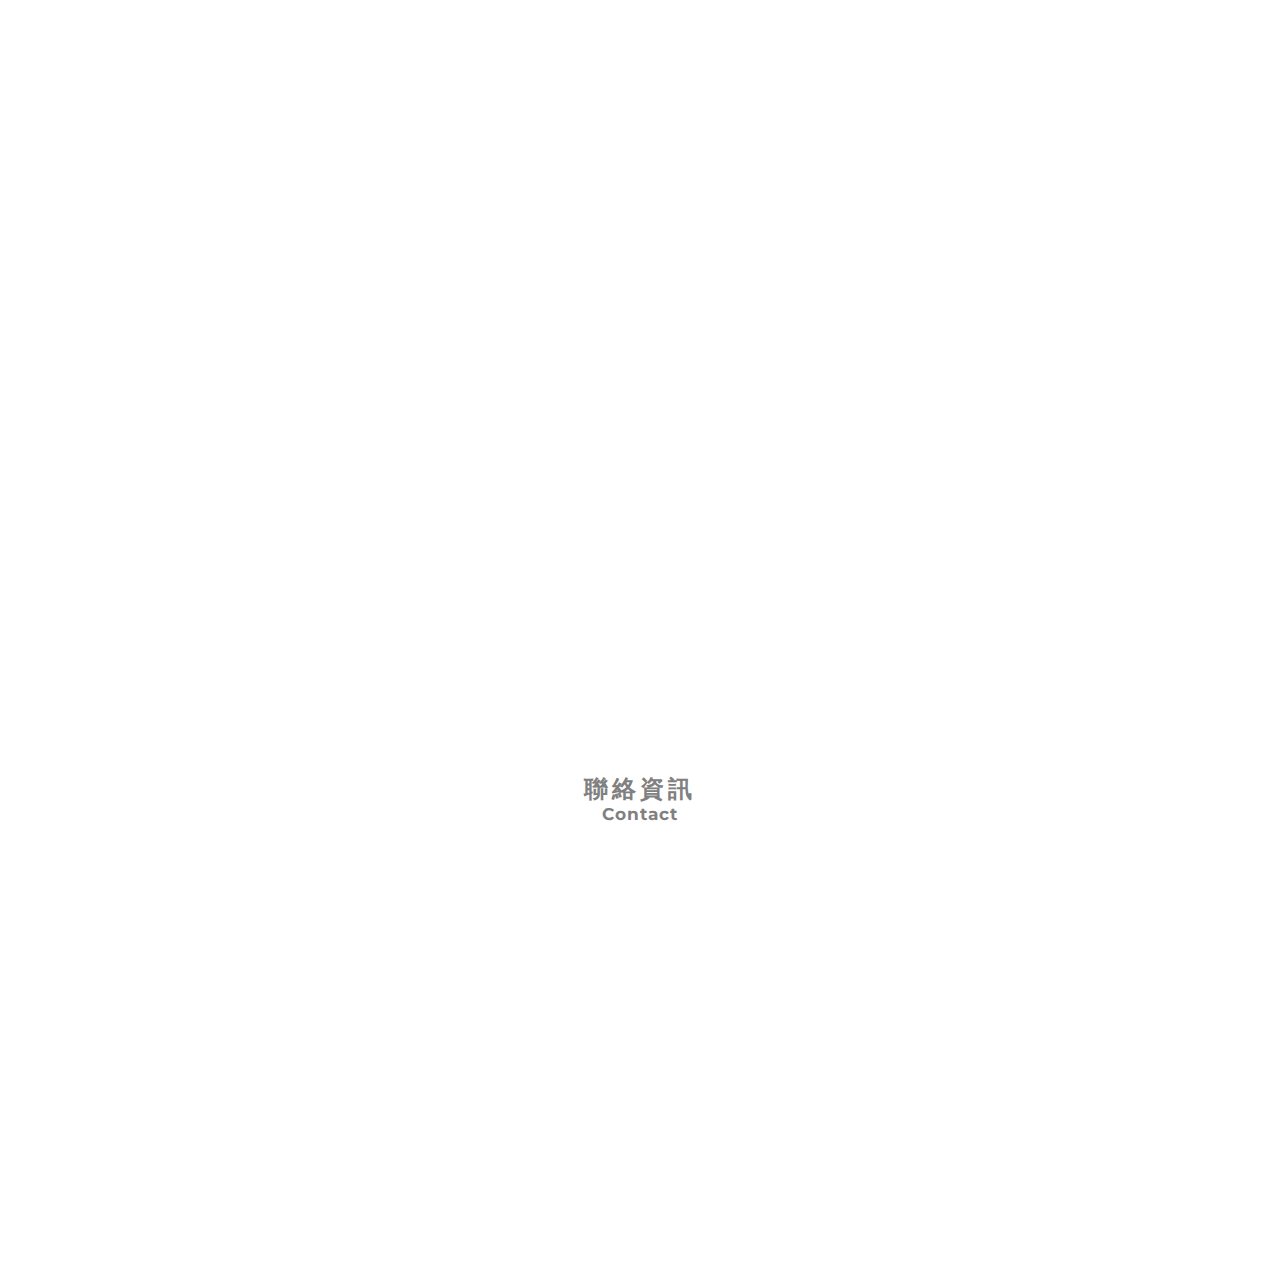
==== commit 8454bdf6: "Summary" ====
--- a/index.html
+++ b/index.html
@@ -1 +1 @@
-<!doctype html><html><head>  <meta charset="utf-8">  <meta name="keywords" content="">  <meta name="description" content="">  <meta name="viewport" content="width=device-width, initial-scale=1.0, viewport-fit=cover">  <link rel="shortcut icon" type="image/png" href="favicon.png">  <link rel="stylesheet" type="text/css" href="./css/bootstrap.min.css?550"><link rel="stylesheet" type="text/css" href="style.css?3352"><link rel="stylesheet" type="text/css" href="./css/animate.min.css?3467"><link rel="stylesheet" type="text/css" href="./css/font-awesome.min.css"><link href='https://fonts.googleapis.com/css?family=Montserrat&display=swap&subset=latin,latin-ext' rel='stylesheet' type='text/css'>  <title>Home</title>  <!-- Analytics --> <!-- Analytics END -->  </head><body><!-- Main container --><div class="page-container">  <!-- bloc-0 --><div class="bloc tc-taupe-gray bloc-fill-screen bg-海報-22 bg-t-edge l-bloc animated fadeInUp" id="bloc-0" data-appear-anim-style="fadeInUp"><div class="container fill-bloc-top-edge sticky-nav"><div class="row"><div class="col-12"><nav class="navbar row navbar-expand-md navbar-light" role="navigation"><a class="navbar-brand link-style" href="index.html">Protfolio</a><button id="nav-toggle" type="button" class="ui-navbar-toggler navbar-toggler border-0 p-0 mr-md-0 ml-auto" data-toggle="collapse" data-target=".navbar-21207" aria-expanded="false" aria-label="Toggle navigation"><span class="navbar-toggler-icon"></span></button><div class="collapse navbar-collapse navbar-21207"><ul class="site-navigation nav navbar-nav ml-auto"><li class="nav-item"><a href="index.html" class="a-btn nav-link"><strong>Home</strong></a></li><li class="nav-item"><a href="about.html" class="a-btn nav-link"><strong>About</strong></a></li><li class="nav-item"><a href="skill.html" class="a-btn nav-link"><strong>Skill</strong></a></li><li class="nav-item"><a href="gallery.html" class="a-btn nav-link"><strong>Gallery</strong></a></li></ul></div></nav></div></div></div><div class="container"><div class="row"><div class="col-lg-12 hero-first-col-mb"><img src="img/lazyload-ph.png" data-src="img/圖傳大頭全身%2000732.png" class="img-fluid rounded-circle mx-auto d-block img-style animSpeedLazy animated fadeInUp animDelay04 lazyload" alt="圖傳大頭全身%2000732" data-appear-anim-style="fadeInUp" /><h4 class="mg-md text-lg-center h2-style text-center"><strong>黃脩淳<br></strong></h4><h5 class="mg-md text-lg-center h4-style text-center"><strong>HUANG, HSIU-CHUN</strong></h5><h5 class="mg-md text-lg-center text-center p-1-style"><strong>畢業於 世新大學圖文傳播暨數位出版學系</strong></h5><p class="text-lg-center p-1-bloc-0-style text-center"><strong>2019 Graduated from the&nbsp;Department of Graphic Communication and Digital Publishing, Shih Hsin University.</strong></p><div class="text-center container-div-bloc-0-margin-top animated bounce animSpeedLazy animDelay2 animLoopInfinite" data-appear-anim-style="bounce"><a href="about.html" class="btn btn-d btn-lg btn-style-none"><span class="fa fa-angle-down icon-spacer float-lg-right icon-taupe-gray float-right"></span>more</a></div><h4 class="mg-md text-lg-center h2-擅長軟體-style text-center"><strong>設計常用軟體</strong></h4><h5 class="mg-md float-none text-center h5-margin-top"><strong>Software For Design</strong></h5></div><div class="col-lg-10 offset-lg-1 col-md-10 offset-md-1 bloc-0-margin-bottom"><div class="blocsapp-device device-margin-top float-md-none none noneLeft noneUp noneRight noneDown animated zoomIn blocsapp-device-mb mb-space-grey" data-appear-anim-style="zoomIn"><img src="img/lazyload-ph.png" data-src="img/gif.gif" class="img-fluid lazyload" alt="gif 1" /></div></div><div class="offset-md-0 feature-col-mt col-lg-12 offset-lg-0 col-md-12"><div class="row row-margin-left"><div class="col-sm-4 bloc-47860-margin-bottom animated zoomIn col-lg-2 col-md-3 offset-md-2 offset-lg-0 col-4" data-appear-anim-style="zoomIn"><img src="img/lazyload-ph.png" data-src="img/截圖%202020-04-22%20下午4.19.28.png" class="img-fluid img-6-style mx-auto d-block lazyload" alt="截圖%202020 04-22%20下午4.19.28-1" /><p class="text-center p-style mx-auto d-block"><strong>Photoshop<br>影像設計軟體<br></strong></p></div><div class="col-sm-4 offset--1 offset-md-0 bloc-0-bloc-0-margin-bottom animated zoomIn col-lg-2 col-md-3 col-4" data-appear-anim-style="zoomIn"><img src="img/lazyload-ph.png" data-src="img/截圖%202020-04-22%20下午4.26.02.png" class="img-fluid img-margin-right mx-auto d-block lazyload" alt="截圖%202020 04-22%20下午4.26.02" /><p class="text-center btn-resize-mode p-bloc-0-style"><strong>Illustrator<br>圖形設計軟體<br></strong></p></div><div class="col-sm-4 offset-md-0 bloc-margin-bottom animated zoomIn col-lg-2 col-md-3 col-4 offset-0" data-appear-anim-style="zoomIn"><img src="img/lazyload-ph.png" data-src="img/截圖%202020-04-22%20下午4.27.46.png" class="img-fluid mx-auto d-block img-8-style lazyload" alt="截圖%202020 04-22%20下午4.27.46" /><p class="text-center p-margin-top"><strong>Premiere<br>剪輯編輯軟體<br></strong></p></div><div class="none col-lg-2 col-md-3 bloc-bloc-0-margin-bottom animated zoomIn offset-md-2 offset-lg-0 col-4" data-appear-anim-style="zoomIn"><img src="img/lazyload-ph.png" data-src="img/截圖%202020-04-22%20下午4.32.32.png" class="img-fluid mx-auto d-block img-9-style lazyload" alt="截圖%202020 04-22%20下午4.32.32" /><p class="text-lg-center p-bloc-0-margin-top text-center"><strong>Indesign<br>頁面設計軟體<br></strong></p></div><div class="bloc-margin-top col-md-3 col-lg-2 col-4 animated zoomIn" data-appear-anim-style="zoomIn"><img src="img/lazyload-ph.png" data-src="img/20170730103423775.png" class="img-fluid mx-auto d-block img-bloc-0-style lazyload" alt="20170730103423775 1" /><p class="text-lg-center p-5-margin-top text-center"><strong>Sublime Text<br>網頁編寫軟體</strong></p></div><div class="animated zoomIn col-lg-2 col-md-3 col-4" data-appear-anim-style="zoomIn"><img src="img/lazyload-ph.png" data-src="img/finalcutx-vl.png" class="img-fluid mx-auto d-block img-finalcutx--style lazyload" alt="finalcutx vl" /><p class="text-lg-center p-7-margin-top text-md-center text-center"><strong>Final Cut Pro<br>專業剪輯軟體</strong></p></div></div><div class="text-center container-div-bloc-0-margin-top animated bounce animSpeedLazy animDelay2 animLoopInfinite text-md-center" data-appear-anim-style="bounce"><a href="about.html" class="btn btn-d btn-lg btn-style-none"><span class="fa fa-angle-down icon-spacer float-lg-right icon-taupe-gray float-right"></span>more</a></div></div></div></div><div class="container fill-bloc-bottom-edge"><div class="row"><div class="col-12"><h4 class="mg-md text-lg-center h2-擅長軟體-style text-center"><strong>聯絡資訊</strong></h4><h5 class="mg-md float-none text-center h5-margin-top"><strong>Contact</strong></h5><div class="row row-margin-right"><div class="col-md-3 animated zoomIn offset-0 col-6" data-appear-anim-style="zoomIn"><img src="img/lazyload-ph.png" data-src="img/unnamed-2.png" class="img-fluid mx-auto d-block img-9-unnamed-style lazyload" height="100" width="100" alt="unnamed 2" /><div class="row"><div class="col-md-11 offset-md-0 bloc-16335-margin-bottom"><p class="text-lg-center text-md-center p-8-style text-center"><strong>Phone<br>+886 939518830</strong></p></div></div><div class="divider-h divider-padding"><span class="divider divider-half"></span></div></div><div class="col-md-3 animated zoomIn col-5 offset-0" data-appear-anim-style="zoomIn"><img src="img/lazyload-ph.png" data-src="img/unnamed-3.png" class="img-fluid mx-auto d-block img-10-style lazyload" height="100" width="100" alt="apple iphone-email-logo-clipart" /><div class="row row-bloc-0-margin-bottom"><div class="col"><p class="text-lg-center text-md-center p-9-bloc-0-style text-center"><strong>Gmail<br>ysesst92013</strong></p></div></div><div class="divider-h divider-bloc-0-margin-top"><span class="divider divider-half"></span></div></div><div class="col-md-3 animated zoomIn col-6" data-appear-anim-style="zoomIn"><img src="img/lazyload-ph.png" data-src="img/line-me.png" class="img-fluid mx-auto d-block img-11-line--style lazyload" height="100" width="100" alt="line me" /><div class="row"><div class="col bloc-44485-margin-bottom"><p class="text-lg-center text-md-center p-10-style text-center"><strong>LINE<br>ysesst92015</strong></p></div></div><div class="divider-h divider-margin-top"><span class="divider divider-half"></span></div></div><div class="col-md-3 animated zoomIn col-5 " data-appear-anim-style="zoomIn"><img src="img/lazyload-ph.png" data-src="img/23dabe90dfaadb4565540727fdaa054a.png" class="img-fluid mx-auto d-block img-12-style lazyload" height="100" width="100" alt="23dabe90dfaadb4565540727fdaa054a" /><div class="row"><div class="col bloc-9742-margin-bottom"><p class="text-lg-center text-md-center p-11-style text-center"><strong>Facebook<br>黃脩淳</strong></p></div></div><div class="divider-h divider-0-margin-top"><span class="divider divider-half"></span></div></div></div></div></div></div></div><!-- bloc-0 END --><!-- bloc-1 --><div class="bloc l-bloc" id="bloc-1"><div class="container bloc-lg"><div class="row"><div class="col-12"></div></div></div></div><!-- bloc-1 END --><!-- ScrollToTop Button --><a class="bloc-button btn btn-d scrollToTop" onclick="scrollToTarget('1',this)"><span class="fa fa-chevron-up"></span></a><!-- ScrollToTop Button END--></div><!-- Main container END -->  <script src="./js/jquery-3.3.1.min.js?9513"></script><script src="./js/bootstrap.bundle.min.js?5564"></script><script src="./js/blocs.min.js?6452"></script><script src="./js/lazysizes.min.js" defer></script><!-- Additional JS END --><!-- Preloader --><div id="page-loading-blocs-notifaction" class="page-preloader"></div><!-- Preloader END --></body></html>+<!doctype html><html><head>  <meta charset="utf-8">  <meta name="keywords" content="">  <meta name="description" content="">  <meta name="viewport" content="width=device-width, initial-scale=1.0, viewport-fit=cover">  <link rel="shortcut icon" type="image/png" href="favicon.png">  <link rel="stylesheet" type="text/css" href="./css/bootstrap.min.css?1287"><link rel="stylesheet" type="text/css" href="style.css?4214"><link rel="stylesheet" type="text/css" href="./css/animate.min.css?8351"><link rel="stylesheet" type="text/css" href="./css/font-awesome.min.css"><link href='https://fonts.googleapis.com/css?family=Montserrat&display=swap&subset=latin,latin-ext' rel='stylesheet' type='text/css'><link href='https://fonts.googleapis.com/css?family=Open+Sans:400,600,800,300&display=swap&subset=latin,latin-ext' rel='stylesheet' type='text/css'>  <title>Home</title>  <!-- Analytics --> <!-- Analytics END -->  </head><body><!-- Main container --><div class="page-container">  <!-- bloc-0 --><div class="bloc tc-taupe-gray bloc-fill-screen bg-海報-22 bg-t-edge l-bloc animated fadeInUp" id="bloc-0" data-appear-anim-style="fadeInUp"><div class="container fill-bloc-top-edge sticky-nav"><div class="row"><div class="col-12"><nav class="navbar row navbar-expand-md navbar-light" role="navigation"><a class="navbar-brand link-style" href="index.html">HUANG, HSIU-CHUN</a><button id="nav-toggle" type="button" class="ui-navbar-toggler navbar-toggler border-0 p-0 mr-md-0 ml-auto" data-toggle="collapse" data-target=".navbar-21207" aria-expanded="false" aria-label="Toggle navigation"><span class="navbar-toggler-icon"></span></button><div class="collapse navbar-collapse navbar-21207"><ul class="site-navigation nav navbar-nav ml-auto"><li class="nav-item"><a href="index.html" class="a-btn nav-link"><strong>Home</strong></a></li><li class="nav-item"><a href="about.html" class="a-btn nav-link"><strong>About</strong></a></li><li class="nav-item"><a href="skill.html" class="a-btn nav-link"><strong>Skill</strong></a></li><li class="nav-item"><a href="gallery.html" class="a-btn nav-link"><strong>Gallery</strong></a></li></ul></div></nav></div></div></div><div class="container"><div class="row"><div class="col-lg-12 hero-first-col-mb"><img src="img/lazyload-ph.png" data-src="img/圖傳大頭全身%2000732.png" class="img-fluid rounded-circle mx-auto d-block img-style animSpeedLazy animated fadeInUp animDelay04 lazyload" alt="圖傳大頭全身%2000732" data-appear-anim-style="fadeInUp" /><h4 class="mg-md text-lg-center h2-style text-center"><strong>黃脩淳<br></strong></h4><h5 class="mg-md text-lg-center h4-style text-center"><strong>HUANG, HSIU-CHUN</strong></h5><h5 class="mg-md text-lg-center text-center p-1-style"><strong>畢業於 世新大學圖文傳播暨數位出版學系</strong></h5><p class="text-lg-center p-1-bloc-0-style text-center"><strong>2019 Graduated from the&nbsp;Department of Graphic Communication and Digital Publishing, Shih Hsin University.</strong></p><div class="text-center container-div-bloc-0-margin-top animated bounce animSpeedLazy animDelay2 animLoopInfinite" data-appear-anim-style="bounce"><a href="about.html" class="btn btn-d btn-lg btn-style-none"><span class="fa fa-angle-down icon-spacer float-lg-right icon-taupe-gray float-right"></span>more</a></div><h4 class="mg-md text-lg-center h2-擅長軟體-style text-center"><strong>設計常用軟體</strong></h4><h5 class="mg-md float-none text-center h5-margin-top"><strong>Software For Design</strong></h5></div><div class="col-lg-10 offset-lg-1 col-md-10 offset-md-1 bloc-0-margin-bottom"><div class="blocsapp-device device-margin-top float-md-none none noneLeft noneUp noneRight noneDown animated zoomIn blocsapp-device-mb mb-space-grey" data-appear-anim-style="zoomIn"><img src="img/lazyload-ph.png" data-src="img/gif.gif" class="img-fluid lazyload" alt="gif 1" /></div></div><div class="offset-md-0 feature-col-mt col-lg-12 offset-lg-0 col-md-12"><div class="row row-margin-left"><div class="col-sm-4 bloc-47860-margin-bottom animated zoomIn col-lg-2 col-md-3 offset-md-2 offset-lg-0 col-4" data-appear-anim-style="zoomIn"><img src="img/lazyload-ph.png" data-src="img/截圖%202020-04-22%20下午4.19.28.png" class="img-fluid img-6-style mx-auto d-block lazyload" alt="截圖%202020 04-22%20下午4.19.28-1" /><p class="text-center p-style mx-auto d-block"><strong>Photoshop<br>影像設計軟體<br></strong></p></div><div class="col-sm-4 offset--1 offset-md-0 bloc-0-bloc-0-margin-bottom animated zoomIn col-lg-2 col-md-3 col-4" data-appear-anim-style="zoomIn"><img src="img/lazyload-ph.png" data-src="img/截圖%202020-04-22%20下午4.26.02.png" class="img-fluid img-margin-right mx-auto d-block lazyload" alt="截圖%202020 04-22%20下午4.26.02" /><p class="text-center btn-resize-mode p-bloc-0-style"><strong>Illustrator<br>圖形設計軟體<br></strong></p></div><div class="col-sm-4 offset-md-0 bloc-margin-bottom animated zoomIn col-lg-2 col-md-3 col-4 offset-0" data-appear-anim-style="zoomIn"><img src="img/lazyload-ph.png" data-src="img/截圖%202020-04-22%20下午4.27.46.png" class="img-fluid mx-auto d-block img-8-style lazyload" alt="截圖%202020 04-22%20下午4.27.46" /><p class="text-center p-margin-top"><strong>Premiere<br>剪輯編輯軟體<br></strong></p></div><div class="none col-lg-2 col-md-3 bloc-bloc-0-margin-bottom animated zoomIn offset-md-2 offset-lg-0 col-4" data-appear-anim-style="zoomIn"><img src="img/lazyload-ph.png" data-src="img/截圖%202020-04-22%20下午4.32.32.png" class="img-fluid mx-auto d-block img-9-style lazyload" alt="截圖%202020 04-22%20下午4.32.32" /><p class="text-lg-center p-bloc-0-margin-top text-center"><strong>Indesign<br>頁面設計軟體<br></strong></p></div><div class="bloc-margin-top col-md-3 col-lg-2 col-4 animated zoomIn" data-appear-anim-style="zoomIn"><img src="img/lazyload-ph.png" data-src="img/20170730103423775.png" class="img-fluid mx-auto d-block img-bloc-0-style lazyload" alt="20170730103423775 1" /><p class="text-lg-center p-5-margin-top text-center"><strong>Sublime Text<br>網頁編寫軟體</strong></p></div><div class="animated zoomIn col-lg-2 col-md-3 col-4" data-appear-anim-style="zoomIn"><img src="img/lazyload-ph.png" data-src="img/finalcutx-vl.png" class="img-fluid mx-auto d-block img-finalcutx--style lazyload" alt="finalcutx vl" /><p class="text-lg-center p-7-margin-top text-md-center text-center"><strong>Final Cut Pro<br>專業剪輯軟體</strong></p></div></div><div class="text-center container-div-bloc-0-margin-top animated bounce animSpeedLazy animDelay2 animLoopInfinite text-md-center" data-appear-anim-style="bounce"><a href="about.html" class="btn btn-d btn-lg btn-style-none"><span class="fa fa-angle-down icon-spacer float-lg-right icon-taupe-gray float-right"></span>more</a></div></div></div></div><div class="container fill-bloc-bottom-edge"><div class="row"><div class="col-12"><h4 class="mg-md text-lg-center h2-擅長軟體-style text-center"><strong>聯絡資訊</strong></h4><h5 class="mg-md float-none text-center h5-margin-top"><strong>Contact</strong></h5><div class="row row-margin-right"><div class="col-md-3 animated zoomIn offset-0 col-6" data-appear-anim-style="zoomIn"><img src="img/lazyload-ph.png" data-src="img/unnamed-2-1.png" class="img-fluid mx-auto d-block img-9-unnamed-style lazyload" height="100" width="100" alt="unnamed 2" /><div class="row"><div class="col-md-11 offset-md-0 bloc-16335-margin-bottom"><p class="text-lg-center text-md-center p-8-style text-center"><strong>Phone<br>+886 939518830</strong></p></div></div><div class="divider-h divider-padding"><span class="divider divider-half"></span></div></div><div class="col-md-3 animated zoomIn col-5 offset-0" data-appear-anim-style="zoomIn"><img src="img/lazyload-ph.png" data-src="img/unnamed-3-1.png" class="img-fluid mx-auto d-block img-10-style lazyload" height="100" width="100" alt="apple iphone-email-logo-clipart" /><div class="row row-bloc-0-margin-bottom"><div class="col"><p class="text-lg-center text-md-center p-9-bloc-0-style text-center"><strong>Gmail<br>ysesst92013</strong></p></div></div><div class="divider-h divider-bloc-0-margin-top"><span class="divider divider-half"></span></div></div><div class="col-md-3 animated zoomIn col-6" data-appear-anim-style="zoomIn"><img src="img/lazyload-ph.png" data-src="img/line-me-1.png" class="img-fluid mx-auto d-block img-11-line--style lazyload" height="100" width="100" alt="line me" /><div class="row"><div class="col bloc-44485-margin-bottom"><p class="text-lg-center text-md-center p-10-style text-center "><strong>LINE<br>ysesst92015</strong></p></div></div><div class="divider-h divider-margin-top"><span class="divider divider-half"></span></div></div><div class="col-md-3 animated zoomIn col-5" data-appear-anim-style="zoomIn"><img src="img/lazyload-ph.png" data-src="img/23dabe90dfaadb4565540727fdaa054a-1.png" class="img-fluid mx-auto d-block img-12-style lazyload" height="100" width="100" alt="23dabe90dfaadb4565540727fdaa054a" /><div class="row"><div class="col bloc-9742-margin-bottom"><p class="text-lg-center text-md-center p-11-style text-center"><strong>Facebook<br>黃脩淳</strong></p></div></div><div class="divider-h divider-0-margin-top"><span class="divider divider-half"></span></div></div></div></div></div></div></div><!-- bloc-0 END --><!-- ScrollToTop Button --><a class="bloc-button btn btn-d scrollToTop" onclick="scrollToTarget('1',this)"><span class="fa fa-chevron-up"></span></a><!-- ScrollToTop Button END--><!-- bloc-6 --><div class="bloc l-bloc" id="bloc-6"><div class="container bloc-lg"><div class="row"><div class="col"><span class="empty-column"></span></div></div></div></div><!-- bloc-6 END --></div><!-- Main container END -->  <script src="./js/jquery-3.3.1.min.js?97"></script><script src="./js/bootstrap.bundle.min.js?6218"></script><script src="./js/blocs.min.js?5215"></script><script src="./js/lazysizes.min.js" defer></script><!-- Additional JS END --><!-- Preloader --><div id="page-loading-blocs-notifaction" class="page-preloader"></div><!-- Preloader END --></body></html>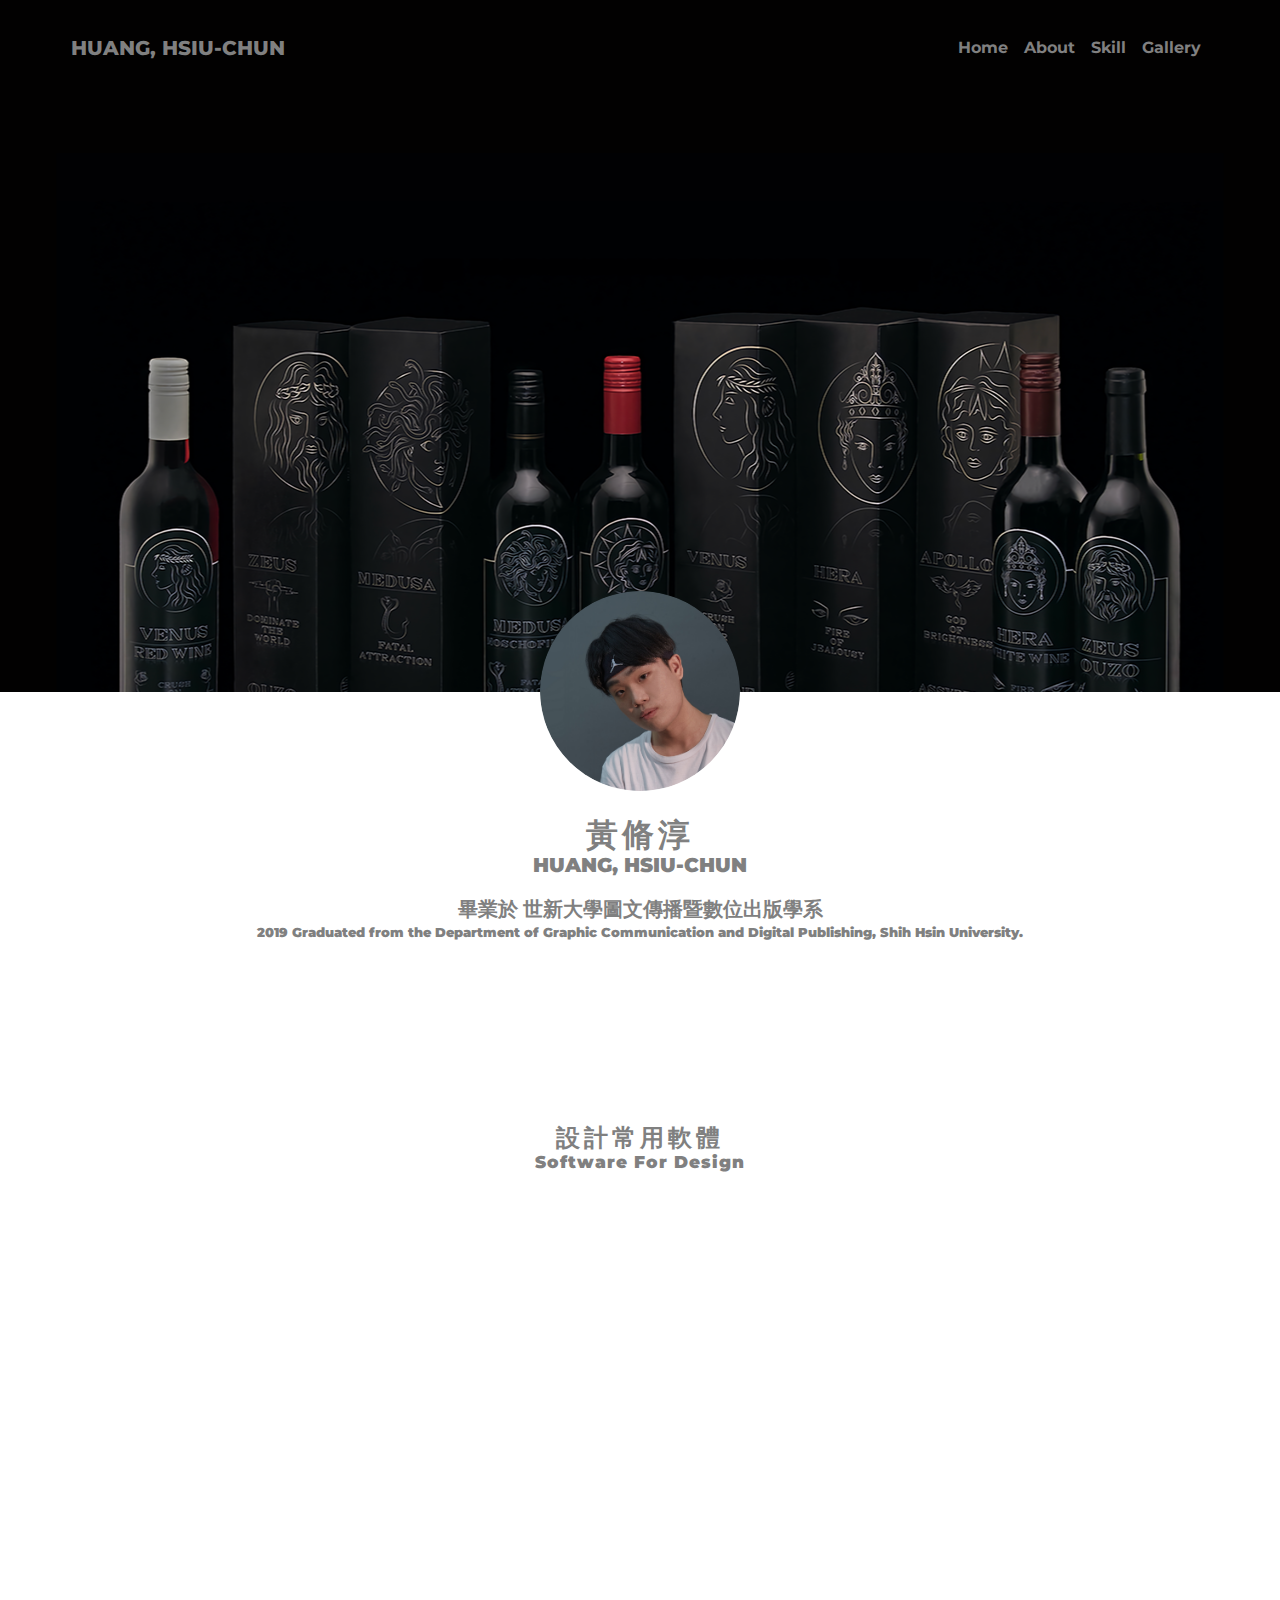
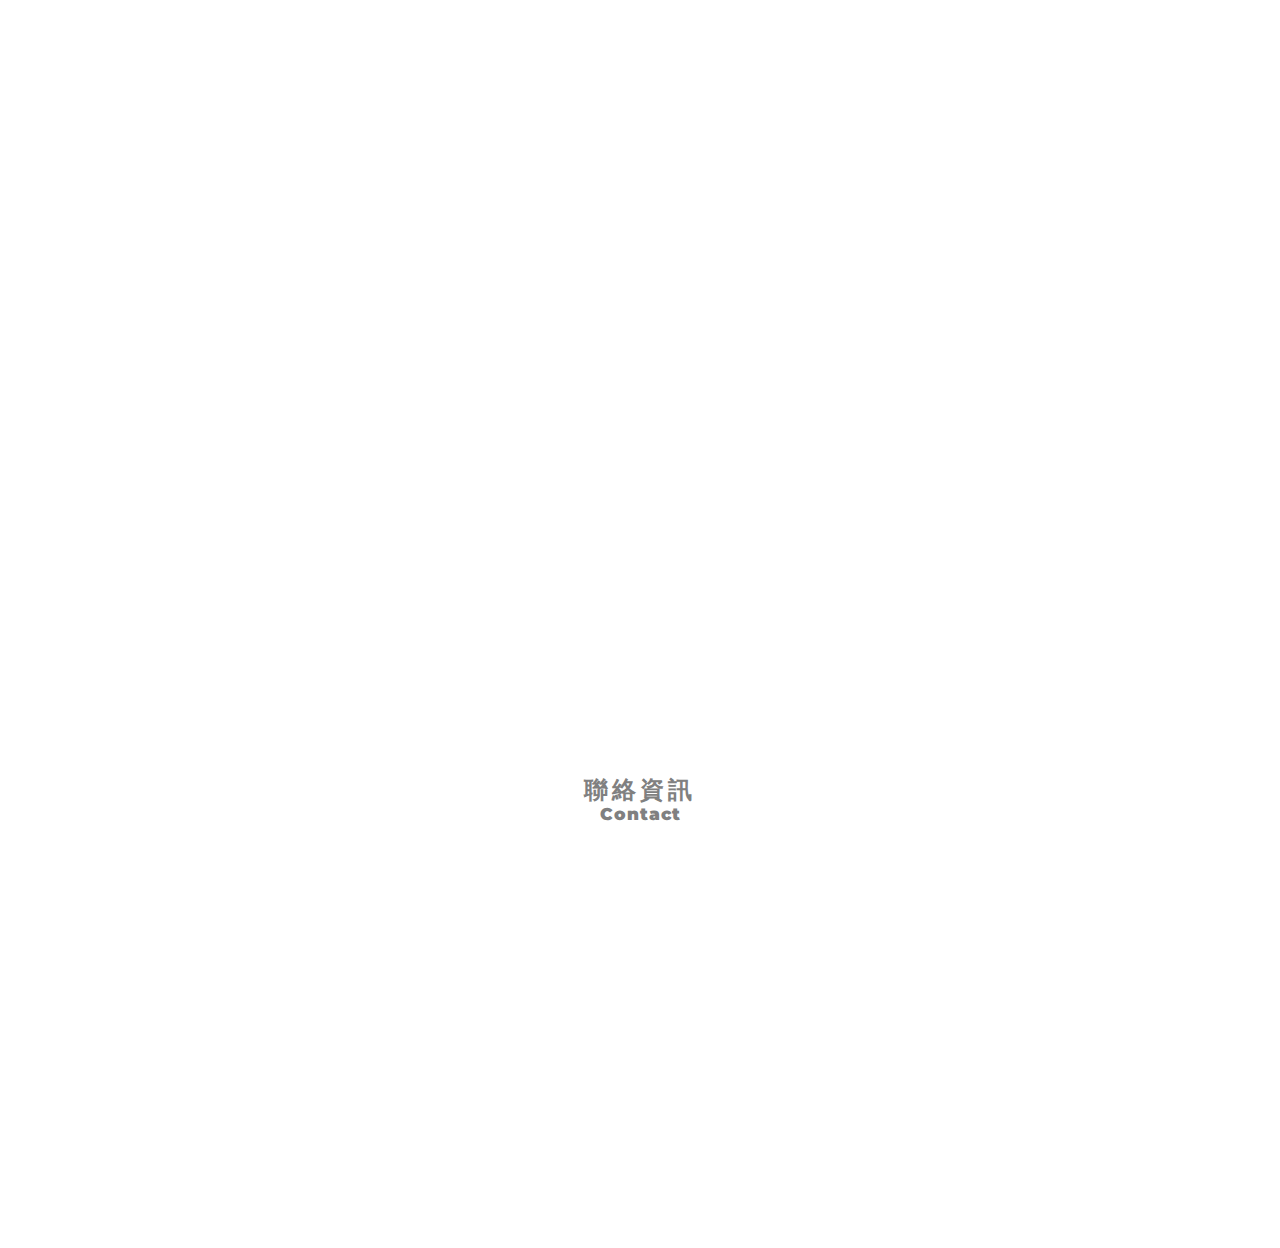
==== commit 2d1acec9: "Summary" ====
--- a/index.html
+++ b/index.html
@@ -1 +1 @@
-<!doctype html><html><head>  <meta charset="utf-8">  <meta name="keywords" content="">  <meta name="description" content="">  <meta name="viewport" content="width=device-width, initial-scale=1.0, viewport-fit=cover">  <link rel="shortcut icon" type="image/png" href="favicon.png">  <link rel="stylesheet" type="text/css" href="./css/bootstrap.min.css?1287"><link rel="stylesheet" type="text/css" href="style.css?4214"><link rel="stylesheet" type="text/css" href="./css/animate.min.css?8351"><link rel="stylesheet" type="text/css" href="./css/font-awesome.min.css"><link href='https://fonts.googleapis.com/css?family=Montserrat&display=swap&subset=latin,latin-ext' rel='stylesheet' type='text/css'><link href='https://fonts.googleapis.com/css?family=Open+Sans:400,600,800,300&display=swap&subset=latin,latin-ext' rel='stylesheet' type='text/css'>  <title>Home</title>  <!-- Analytics --> <!-- Analytics END -->  </head><body><!-- Main container --><div class="page-container">  <!-- bloc-0 --><div class="bloc tc-taupe-gray bloc-fill-screen bg-海報-22 bg-t-edge l-bloc animated fadeInUp" id="bloc-0" data-appear-anim-style="fadeInUp"><div class="container fill-bloc-top-edge sticky-nav"><div class="row"><div class="col-12"><nav class="navbar row navbar-expand-md navbar-light" role="navigation"><a class="navbar-brand link-style" href="index.html">HUANG, HSIU-CHUN</a><button id="nav-toggle" type="button" class="ui-navbar-toggler navbar-toggler border-0 p-0 mr-md-0 ml-auto" data-toggle="collapse" data-target=".navbar-21207" aria-expanded="false" aria-label="Toggle navigation"><span class="navbar-toggler-icon"></span></button><div class="collapse navbar-collapse navbar-21207"><ul class="site-navigation nav navbar-nav ml-auto"><li class="nav-item"><a href="index.html" class="a-btn nav-link"><strong>Home</strong></a></li><li class="nav-item"><a href="about.html" class="a-btn nav-link"><strong>About</strong></a></li><li class="nav-item"><a href="skill.html" class="a-btn nav-link"><strong>Skill</strong></a></li><li class="nav-item"><a href="gallery.html" class="a-btn nav-link"><strong>Gallery</strong></a></li></ul></div></nav></div></div></div><div class="container"><div class="row"><div class="col-lg-12 hero-first-col-mb"><img src="img/lazyload-ph.png" data-src="img/圖傳大頭全身%2000732.png" class="img-fluid rounded-circle mx-auto d-block img-style animSpeedLazy animated fadeInUp animDelay04 lazyload" alt="圖傳大頭全身%2000732" data-appear-anim-style="fadeInUp" /><h4 class="mg-md text-lg-center h2-style text-center"><strong>黃脩淳<br></strong></h4><h5 class="mg-md text-lg-center h4-style text-center"><strong>HUANG, HSIU-CHUN</strong></h5><h5 class="mg-md text-lg-center text-center p-1-style"><strong>畢業於 世新大學圖文傳播暨數位出版學系</strong></h5><p class="text-lg-center p-1-bloc-0-style text-center"><strong>2019 Graduated from the&nbsp;Department of Graphic Communication and Digital Publishing, Shih Hsin University.</strong></p><div class="text-center container-div-bloc-0-margin-top animated bounce animSpeedLazy animDelay2 animLoopInfinite" data-appear-anim-style="bounce"><a href="about.html" class="btn btn-d btn-lg btn-style-none"><span class="fa fa-angle-down icon-spacer float-lg-right icon-taupe-gray float-right"></span>more</a></div><h4 class="mg-md text-lg-center h2-擅長軟體-style text-center"><strong>設計常用軟體</strong></h4><h5 class="mg-md float-none text-center h5-margin-top"><strong>Software For Design</strong></h5></div><div class="col-lg-10 offset-lg-1 col-md-10 offset-md-1 bloc-0-margin-bottom"><div class="blocsapp-device device-margin-top float-md-none none noneLeft noneUp noneRight noneDown animated zoomIn blocsapp-device-mb mb-space-grey" data-appear-anim-style="zoomIn"><img src="img/lazyload-ph.png" data-src="img/gif.gif" class="img-fluid lazyload" alt="gif 1" /></div></div><div class="offset-md-0 feature-col-mt col-lg-12 offset-lg-0 col-md-12"><div class="row row-margin-left"><div class="col-sm-4 bloc-47860-margin-bottom animated zoomIn col-lg-2 col-md-3 offset-md-2 offset-lg-0 col-4" data-appear-anim-style="zoomIn"><img src="img/lazyload-ph.png" data-src="img/截圖%202020-04-22%20下午4.19.28.png" class="img-fluid img-6-style mx-auto d-block lazyload" alt="截圖%202020 04-22%20下午4.19.28-1" /><p class="text-center p-style mx-auto d-block"><strong>Photoshop<br>影像設計軟體<br></strong></p></div><div class="col-sm-4 offset--1 offset-md-0 bloc-0-bloc-0-margin-bottom animated zoomIn col-lg-2 col-md-3 col-4" data-appear-anim-style="zoomIn"><img src="img/lazyload-ph.png" data-src="img/截圖%202020-04-22%20下午4.26.02.png" class="img-fluid img-margin-right mx-auto d-block lazyload" alt="截圖%202020 04-22%20下午4.26.02" /><p class="text-center btn-resize-mode p-bloc-0-style"><strong>Illustrator<br>圖形設計軟體<br></strong></p></div><div class="col-sm-4 offset-md-0 bloc-margin-bottom animated zoomIn col-lg-2 col-md-3 col-4 offset-0" data-appear-anim-style="zoomIn"><img src="img/lazyload-ph.png" data-src="img/截圖%202020-04-22%20下午4.27.46.png" class="img-fluid mx-auto d-block img-8-style lazyload" alt="截圖%202020 04-22%20下午4.27.46" /><p class="text-center p-margin-top"><strong>Premiere<br>剪輯編輯軟體<br></strong></p></div><div class="none col-lg-2 col-md-3 bloc-bloc-0-margin-bottom animated zoomIn offset-md-2 offset-lg-0 col-4" data-appear-anim-style="zoomIn"><img src="img/lazyload-ph.png" data-src="img/截圖%202020-04-22%20下午4.32.32.png" class="img-fluid mx-auto d-block img-9-style lazyload" alt="截圖%202020 04-22%20下午4.32.32" /><p class="text-lg-center p-bloc-0-margin-top text-center"><strong>Indesign<br>頁面設計軟體<br></strong></p></div><div class="bloc-margin-top col-md-3 col-lg-2 col-4 animated zoomIn" data-appear-anim-style="zoomIn"><img src="img/lazyload-ph.png" data-src="img/20170730103423775.png" class="img-fluid mx-auto d-block img-bloc-0-style lazyload" alt="20170730103423775 1" /><p class="text-lg-center p-5-margin-top text-center"><strong>Sublime Text<br>網頁編寫軟體</strong></p></div><div class="animated zoomIn col-lg-2 col-md-3 col-4" data-appear-anim-style="zoomIn"><img src="img/lazyload-ph.png" data-src="img/finalcutx-vl.png" class="img-fluid mx-auto d-block img-finalcutx--style lazyload" alt="finalcutx vl" /><p class="text-lg-center p-7-margin-top text-md-center text-center"><strong>Final Cut Pro<br>專業剪輯軟體</strong></p></div></div><div class="text-center container-div-bloc-0-margin-top animated bounce animSpeedLazy animDelay2 animLoopInfinite text-md-center" data-appear-anim-style="bounce"><a href="about.html" class="btn btn-d btn-lg btn-style-none"><span class="fa fa-angle-down icon-spacer float-lg-right icon-taupe-gray float-right"></span>more</a></div></div></div></div><div class="container fill-bloc-bottom-edge"><div class="row"><div class="col-12"><h4 class="mg-md text-lg-center h2-擅長軟體-style text-center"><strong>聯絡資訊</strong></h4><h5 class="mg-md float-none text-center h5-margin-top"><strong>Contact</strong></h5><div class="row row-margin-right"><div class="col-md-3 animated zoomIn offset-0 col-6" data-appear-anim-style="zoomIn"><img src="img/lazyload-ph.png" data-src="img/unnamed-2-1.png" class="img-fluid mx-auto d-block img-9-unnamed-style lazyload" height="100" width="100" alt="unnamed 2" /><div class="row"><div class="col-md-11 offset-md-0 bloc-16335-margin-bottom"><p class="text-lg-center text-md-center p-8-style text-center"><strong>Phone<br>+886 939518830</strong></p></div></div><div class="divider-h divider-padding"><span class="divider divider-half"></span></div></div><div class="col-md-3 animated zoomIn col-5 offset-0" data-appear-anim-style="zoomIn"><img src="img/lazyload-ph.png" data-src="img/unnamed-3-1.png" class="img-fluid mx-auto d-block img-10-style lazyload" height="100" width="100" alt="apple iphone-email-logo-clipart" /><div class="row row-bloc-0-margin-bottom"><div class="col"><p class="text-lg-center text-md-center p-9-bloc-0-style text-center"><strong>Gmail<br>ysesst92013</strong></p></div></div><div class="divider-h divider-bloc-0-margin-top"><span class="divider divider-half"></span></div></div><div class="col-md-3 animated zoomIn col-6" data-appear-anim-style="zoomIn"><img src="img/lazyload-ph.png" data-src="img/line-me-1.png" class="img-fluid mx-auto d-block img-11-line--style lazyload" height="100" width="100" alt="line me" /><div class="row"><div class="col bloc-44485-margin-bottom"><p class="text-lg-center text-md-center p-10-style text-center "><strong>LINE<br>ysesst92015</strong></p></div></div><div class="divider-h divider-margin-top"><span class="divider divider-half"></span></div></div><div class="col-md-3 animated zoomIn col-5" data-appear-anim-style="zoomIn"><img src="img/lazyload-ph.png" data-src="img/23dabe90dfaadb4565540727fdaa054a-1.png" class="img-fluid mx-auto d-block img-12-style lazyload" height="100" width="100" alt="23dabe90dfaadb4565540727fdaa054a" /><div class="row"><div class="col bloc-9742-margin-bottom"><p class="text-lg-center text-md-center p-11-style text-center"><strong>Facebook<br>黃脩淳</strong></p></div></div><div class="divider-h divider-0-margin-top"><span class="divider divider-half"></span></div></div></div></div></div></div></div><!-- bloc-0 END --><!-- ScrollToTop Button --><a class="bloc-button btn btn-d scrollToTop" onclick="scrollToTarget('1',this)"><span class="fa fa-chevron-up"></span></a><!-- ScrollToTop Button END--><!-- bloc-6 --><div class="bloc l-bloc" id="bloc-6"><div class="container bloc-lg"><div class="row"><div class="col"><span class="empty-column"></span></div></div></div></div><!-- bloc-6 END --></div><!-- Main container END -->  <script src="./js/jquery-3.3.1.min.js?97"></script><script src="./js/bootstrap.bundle.min.js?6218"></script><script src="./js/blocs.min.js?5215"></script><script src="./js/lazysizes.min.js" defer></script><!-- Additional JS END --><!-- Preloader --><div id="page-loading-blocs-notifaction" class="page-preloader"></div><!-- Preloader END --></body></html>+<!doctype html><html><head>  <meta charset="utf-8">  <meta name="keywords" content="">  <meta name="description" content="">  <meta name="viewport" content="width=device-width, initial-scale=1.0, viewport-fit=cover">  <link rel="shortcut icon" type="image/png" href="favicon.png">  <link rel="stylesheet" type="text/css" href="./css/bootstrap.min.css?1287"><link rel="stylesheet" type="text/css" href="style.css?4214"><link rel="stylesheet" type="text/css" href="./css/animate.min.css?8351"><link rel="stylesheet" type="text/css" href="./css/font-awesome.min.css"><link href='https://fonts.googleapis.com/css?family=Montserrat&display=swap&subset=latin,latin-ext' rel='stylesheet' type='text/css'><link href='https://fonts.googleapis.com/css?family=Open+Sans:400,600,800,300&display=swap&subset=latin,latin-ext' rel='stylesheet' type='text/css'>  <title>HUANG, HSIU-CHUN</title>  <!-- Analytics --> <!-- Analytics END -->  </head><body><!-- Main container --><div class="page-container">  <!-- bloc-0 --><div class="bloc tc-taupe-gray bloc-fill-screen bg-海報-22 bg-t-edge l-bloc animated fadeInUp" id="bloc-0" data-appear-anim-style="fadeInUp"><div class="container fill-bloc-top-edge sticky-nav"><div class="row"><div class="col-12"><nav class="navbar row navbar-expand-md navbar-light" role="navigation"><a class="navbar-brand link-style" href="index.html">HUANG, HSIU-CHUN</a><button id="nav-toggle" type="button" class="ui-navbar-toggler navbar-toggler border-0 p-0 mr-md-0 ml-auto" data-toggle="collapse" data-target=".navbar-21207" aria-expanded="false" aria-label="Toggle navigation"><span class="navbar-toggler-icon"></span></button><div class="collapse navbar-collapse navbar-21207"><ul class="site-navigation nav navbar-nav ml-auto"><li class="nav-item"><a href="index.html" class="a-btn nav-link"><strong>Home</strong></a></li><li class="nav-item"><a href="about.html" class="a-btn nav-link"><strong>About</strong></a></li><li class="nav-item"><a href="skill.html" class="a-btn nav-link"><strong>Skill</strong></a></li><li class="nav-item"><a href="gallery.html" class="a-btn nav-link"><strong>Gallery</strong></a></li></ul></div></nav></div></div></div><div class="container"><div class="row"><div class="col-lg-12 hero-first-col-mb"><img src="img/lazyload-ph.png" data-src="img/圖傳大頭全身%2000732.png" class="img-fluid rounded-circle mx-auto d-block img-style animSpeedLazy animated fadeInUp animDelay04 lazyload" alt="圖傳大頭全身%2000732" data-appear-anim-style="fadeInUp" /><h4 class="mg-md text-lg-center h2-style text-center"><strong>黃脩淳<br></strong></h4><h5 class="mg-md text-lg-center h4-style text-center"><strong>HUANG, HSIU-CHUN</strong></h5><h5 class="mg-md text-lg-center text-center p-1-style"><strong>畢業於 世新大學圖文傳播暨數位出版學系</strong></h5><p class="text-lg-center p-1-bloc-0-style text-center"><strong>2019 Graduated from the&nbsp;Department of Graphic Communication and Digital Publishing, Shih Hsin University.</strong></p><div class="text-center container-div-bloc-0-margin-top animated bounce animSpeedLazy animDelay2 animLoopInfinite" data-appear-anim-style="bounce"><a href="about.html" class="btn btn-d btn-lg btn-style-none"><span class="fa fa-angle-down icon-spacer float-lg-right icon-taupe-gray float-right"></span>more</a></div><h4 class="mg-md text-lg-center h2-擅長軟體-style text-center"><strong>設計常用軟體</strong></h4><h5 class="mg-md float-none text-center h5-margin-top"><strong>Software For Design</strong></h5></div><div class="col-lg-10 offset-lg-1 col-md-10 offset-md-1 bloc-0-margin-bottom"><div class="blocsapp-device device-margin-top float-md-none none noneLeft noneUp noneRight noneDown animated zoomIn blocsapp-device-mb mb-space-grey" data-appear-anim-style="zoomIn"><img src="img/lazyload-ph.png" data-src="img/gif.gif" class="img-fluid lazyload" alt="gif 1" /></div></div><div class="offset-md-0 feature-col-mt col-lg-12 offset-lg-0 col-md-12"><div class="row row-margin-left"><div class="col-sm-4 bloc-47860-margin-bottom animated zoomIn col-lg-2 col-md-3 offset-md-2 offset-lg-0 col-4" data-appear-anim-style="zoomIn"><img src="img/lazyload-ph.png" data-src="img/截圖%202020-04-22%20下午4.19.28.png" class="img-fluid img-6-style mx-auto d-block lazyload" alt="截圖%202020 04-22%20下午4.19.28-1" /><p class="text-center p-style mx-auto d-block"><strong>Photoshop<br>影像設計軟體<br></strong></p></div><div class="col-sm-4 offset--1 offset-md-0 bloc-0-bloc-0-margin-bottom animated zoomIn col-lg-2 col-md-3 col-4" data-appear-anim-style="zoomIn"><img src="img/lazyload-ph.png" data-src="img/截圖%202020-04-22%20下午4.26.02.png" class="img-fluid img-margin-right mx-auto d-block lazyload" alt="截圖%202020 04-22%20下午4.26.02" /><p class="text-center btn-resize-mode p-bloc-0-style"><strong>Illustrator<br>圖形設計軟體<br></strong></p></div><div class="col-sm-4 offset-md-0 bloc-margin-bottom animated zoomIn col-lg-2 col-md-3 col-4 offset-0" data-appear-anim-style="zoomIn"><img src="img/lazyload-ph.png" data-src="img/截圖%202020-04-22%20下午4.27.46.png" class="img-fluid mx-auto d-block img-8-style lazyload" alt="截圖%202020 04-22%20下午4.27.46" /><p class="text-center p-margin-top"><strong>Premiere<br>剪輯編輯軟體<br></strong></p></div><div class="none col-lg-2 col-md-3 bloc-bloc-0-margin-bottom animated zoomIn offset-md-2 offset-lg-0 col-4" data-appear-anim-style="zoomIn"><img src="img/lazyload-ph.png" data-src="img/截圖%202020-04-22%20下午4.32.32.png" class="img-fluid mx-auto d-block img-9-style lazyload" alt="截圖%202020 04-22%20下午4.32.32" /><p class="text-lg-center p-bloc-0-margin-top text-center"><strong>Indesign<br>頁面設計軟體<br></strong></p></div><div class="bloc-margin-top col-md-3 col-lg-2 col-4 animated zoomIn" data-appear-anim-style="zoomIn"><img src="img/lazyload-ph.png" data-src="img/20170730103423775.png" class="img-fluid mx-auto d-block img-bloc-0-style lazyload" alt="20170730103423775 1" /><p class="text-lg-center p-5-margin-top text-center"><strong>Sublime Text<br>網頁編寫軟體</strong></p></div><div class="animated zoomIn col-lg-2 col-md-3 col-4" data-appear-anim-style="zoomIn"><img src="img/lazyload-ph.png" data-src="img/finalcutx-vl.png" class="img-fluid mx-auto d-block img-finalcutx--style lazyload" alt="finalcutx vl" /><p class="text-lg-center p-7-margin-top text-md-center text-center"><strong>Final Cut Pro<br>專業剪輯軟體</strong></p></div></div><div class="text-center container-div-bloc-0-margin-top animated bounce animSpeedLazy animDelay2 animLoopInfinite text-md-center" data-appear-anim-style="bounce"><a href="about.html" class="btn btn-d btn-lg btn-style-none"><span class="fa fa-angle-down icon-spacer float-lg-right icon-taupe-gray float-right"></span>more</a></div></div></div></div><div class="container fill-bloc-bottom-edge"><div class="row"><div class="col-12"><h4 class="mg-md text-lg-center h2-擅長軟體-style text-center"><strong>聯絡資訊</strong></h4><h5 class="mg-md float-none text-center h5-margin-top"><strong>Contact</strong></h5><div class="row row-margin-right"><div class="col-md-3 animated zoomIn offset-0 col-6" data-appear-anim-style="zoomIn"><img src="img/lazyload-ph.png" data-src="img/unnamed-2-1.png" class="img-fluid mx-auto d-block img-9-unnamed-style lazyload" height="100" width="100" alt="unnamed 2" /><div class="row"><div class="col-md-11 offset-md-0 bloc-16335-margin-bottom"><p class="text-lg-center text-md-center p-8-style text-center"><strong>Phone<br>+886 939518830</strong></p></div></div><div class="divider-h divider-padding"><span class="divider divider-half"></span></div></div><div class="col-md-3 animated zoomIn col-5 offset-0" data-appear-anim-style="zoomIn"><img src="img/lazyload-ph.png" data-src="img/unnamed-3-1.png" class="img-fluid mx-auto d-block img-10-style lazyload" height="100" width="100" alt="apple iphone-email-logo-clipart" /><div class="row row-bloc-0-margin-bottom"><div class="col"><p class="text-lg-center text-md-center p-9-bloc-0-style text-center"><strong>Gmail<br>ysesst92013</strong></p></div></div><div class="divider-h divider-bloc-0-margin-top"><span class="divider divider-half"></span></div></div><div class="col-md-3 animated zoomIn col-6" data-appear-anim-style="zoomIn"><img src="img/lazyload-ph.png" data-src="img/line-me-1.png" class="img-fluid mx-auto d-block img-11-line--style lazyload" height="100" width="100" alt="line me" /><div class="row"><div class="col bloc-44485-margin-bottom"><p class="text-lg-center text-md-center p-10-style text-center "><strong>LINE<br>ysesst92015</strong></p></div></div><div class="divider-h divider-margin-top"><span class="divider divider-half"></span></div></div><div class="col-md-3 animated zoomIn col-5" data-appear-anim-style="zoomIn"><img src="img/lazyload-ph.png" data-src="img/23dabe90dfaadb4565540727fdaa054a-1.png" class="img-fluid mx-auto d-block img-12-style lazyload" height="100" width="100" alt="23dabe90dfaadb4565540727fdaa054a" /><div class="row"><div class="col bloc-9742-margin-bottom"><p class="text-lg-center text-md-center p-11-style text-center"><strong>Facebook<br>黃脩淳</strong></p></div></div><div class="divider-h divider-0-margin-top"><span class="divider divider-half"></span></div></div></div></div></div></div></div><!-- bloc-0 END --><!-- ScrollToTop Button --><a class="bloc-button btn btn-d scrollToTop" onclick="scrollToTarget('1',this)"><span class="fa fa-chevron-up"></span></a><!-- ScrollToTop Button END--><!-- bloc-6 --><div class="bloc l-bloc" id="bloc-6"><div class="container bloc-lg"><div class="row"><div class="col"><span class="empty-column"></span></div></div></div></div><!-- bloc-6 END --></div><!-- Main container END -->  <script src="./js/jquery-3.3.1.min.js?97"></script><script src="./js/bootstrap.bundle.min.js?6218"></script><script src="./js/blocs.min.js?5215"></script><script src="./js/lazysizes.min.js" defer></script><!-- Additional JS END --><!-- Preloader --><div id="page-loading-blocs-notifaction" class="page-preloader"></div><!-- Preloader END --></body></html>--- a/style.css
+++ b/style.css
@@ -1 +1 @@
- body{margin:0;padding:0;  background:#FFFFFF;  overflow-x:hidden;  -webkit-font-smoothing: antialiased;  -moz-osx-font-smoothing: grayscale;}.page-container{overflow-x:hidden;} a,button{transition: background .3s ease-in-out;outline: none!important;} a:hover{text-decoration: none; cursor:pointer;}.page-preloader{position: fixed;top: 0;bottom: 0;width: 100%;z-index:100000;background:#FFFFFF url("img/pageload-spinner.gif") no-repeat center center;}.bloc{width:100%;clear:both;background: 50% 50% no-repeat;padding:0 50px;-webkit-background-size: cover;-moz-background-size: cover;-o-background-size: cover;background-size: cover;position:relative;display:flex;}.bloc .container{padding-left:0;padding-right:0;}.bloc-lg{padding:100px 50px;}.bloc-fill-screen{min-height:100vh;display: flex;flex-direction: column;padding-top:20px;padding-bottom:20px;}.bloc-fill-screen > .container{align-self: flex-middle;flex-grow: 1;display: flex;}.bloc-fill-screen > .container > .row{flex-grow: 1;align-self: center;width:100%;}.bloc-fill-screen .fill-bloc-top-edge, .bloc-fill-screen .fill-bloc-bottom-edge{flex-grow: 0;}.bloc-fill-screen .fill-bloc-top-edge{align-self: flex-start;}.bloc-fill-screen .fill-bloc-bottom-edge{align-self: flex-end;}.bg-center,.bg-l-edge,.bg-r-edge,.bg-t-edge,.bg-b-edge,.bg-tl-edge,.bg-bl-edge,.bg-tr-edge,.bg-br-edge,.bg-repeat{-webkit-background-size: auto!important;-moz-background-size: auto!important;-o-background-size: auto!important;background-size: auto!important;}.bg-t-edge{background: top no-repeat;}.bg-b-edge{background: bottom no-repeat;}.b-parallax{background-attachment:fixed;}@media (hover: none) {.b-parallax{background-attachment:scroll;}}.d-bloc{color:rgba(255,255,255,.7);}.d-bloc button:hover{color:rgba(255,255,255,.9);}.d-bloc .icon-round,.d-bloc .icon-square,.d-bloc .icon-rounded,.d-bloc .icon-semi-rounded-a,.d-bloc .icon-semi-rounded-b{border-color:rgba(255,255,255,.9);}.d-bloc .divider-h span{border-color:rgba(255,255,255,.2);}.d-bloc .a-btn,.d-bloc .navbar a, .d-bloc a .icon-sm, .d-bloc a .icon-md, .d-bloc a .icon-lg, .d-bloc a .icon-xl, .d-bloc h1 a, .d-bloc h2 a, .d-bloc h3 a, .d-bloc h4 a, .d-bloc h5 a, .d-bloc h6 a, .d-bloc p a{color:rgba(255,255,255,.6);}.d-bloc .a-btn:hover,.d-bloc .navbar a:hover,.d-bloc a:hover .icon-sm, .d-bloc a:hover .icon-md, .d-bloc a:hover .icon-lg, .d-bloc a:hover .icon-xl, .d-bloc h1 a:hover, .d-bloc h2 a:hover, .d-bloc h3 a:hover, .d-bloc h4 a:hover, .d-bloc h5 a:hover, .d-bloc h6 a:hover, .d-bloc p a:hover{color:rgba(255,255,255,1);}.d-bloc .navbar-toggle .icon-bar{background:rgba(255,255,255,1);}.d-bloc .btn-wire,.d-bloc .btn-wire:hover{color:rgba(255,255,255,1);border-color:rgba(255,255,255,1);}.d-bloc .card{color:rgba(0,0,0,.5);}.d-bloc .card button:hover{color:rgba(0,0,0,.7);}.d-bloc .card icon{border-color:rgba(0,0,0,.7);}.d-bloc .card .divider-h span{border-color:rgba(0,0,0,.1);}.d-bloc .card .a-btn{color:rgba(0,0,0,.6);}.d-bloc .card .a-btn:hover{color:rgba(0,0,0,1);}.d-bloc .card .btn-wire, .d-bloc .card .btn-wire:hover{color:rgba(0,0,0,.7);border-color:rgba(0,0,0,.3);}.d-bloc .card,.l-bloc{color:rgba(0,0,0,.5);}.d-bloc .card button:hover,.l-bloc button:hover{color:rgba(0,0,0,.7);}.l-bloc .icon-round,.l-bloc .icon-square,.l-bloc .icon-rounded,.l-bloc .icon-semi-rounded-a,.l-bloc .icon-semi-rounded-b{border-color:rgba(0,0,0,.7);}.d-bloc .card .divider-h span,.l-bloc .divider-h span{border-color:rgba(0,0,0,.1);}.d-bloc .card .a-btn,.l-bloc .a-btn,.l-bloc .navbar a,.l-bloc a .icon-sm, .l-bloc a .icon-md, .l-bloc a .icon-lg, .l-bloc a .icon-xl, .l-bloc h1 a, .l-bloc h2 a, .l-bloc h3 a, .l-bloc h4 a, .l-bloc h5 a, .l-bloc h6 a, .l-bloc p a{color:rgba(0,0,0,.6);}.d-bloc .card .a-btn:hover,.l-bloc .a-btn:hover,.l-bloc .navbar a:hover, .l-bloc a:hover .icon-sm, .l-bloc a:hover .icon-md, .l-bloc a:hover .icon-lg, .l-bloc a:hover .icon-xl, .l-bloc h1 a:hover, .l-bloc h2 a:hover, .l-bloc h3 a:hover, .l-bloc h4 a:hover, .l-bloc h5 a:hover, .l-bloc h6 a:hover, .l-bloc p a:hover{color:rgba(0,0,0,1);}.l-bloc .navbar-toggle .icon-bar{color:rgba(0,0,0,.6);}.d-bloc .card .btn-wire,.d-bloc .card .btn-wire:hover,.l-bloc .btn-wire,.l-bloc .btn-wire:hover{color:rgba(0,0,0,.7);border-color:rgba(0,0,0,.3);}.hero .hero-nav{padding-left:inherit;padding-right:inherit;}.sticky-nav.sticky{position:fixed;top:0;z-index:1000;box-shadow:0 1px 2px rgba(0,0,0,.3); transition: all .2s ease-out;}.fill-bloc-top-edge.sticky{background-color:rgba(0, 0, 0, 0);width:100%;max-width: 100%;margin-top: 0;left:0;right:0;}.fill-bloc-top-edge.sticky .navbar{max-width: 1170px;margin: 0 auto;}.navbar-light .navbar-nav .nav-link {color: rgb(64, 64, 64);}.btco-menu li > a {padding: 10px 15px;color: #000;}.btco-menu .active a:focus,.btco-menu li a:focus ,.navbar > .show > a:focus{background: transparent;outline: 0;}.dropdown-menu .show > .dropdown-toggle::after{transform: rotate(-90deg);}.mg-md{margin-top:10px;margin-bottom:20px;}.btn-d,.btn-d:hover,.btn-d:focus{color:#FFF;background:rgba(0,0,0,.3);}button{outline: none!important;}.btn-style-none,.btn-style-none:hover,.btn-style-none:active,.btn-style-none:focus{background:none;box-shadow: none;padding:0;}.btn-wire{background:transparent!important;border:2px solid transparent;}.btn-wire:hover{background:transparent!important;border:2px solid transparent;}.icon-spacer{margin-right:5px;}.icon-md{font-size:30px!important;}.blockquote{padding:0 20px;border-left:2px solid;}.blockquote.text-right{border-left:0;border-right:2px solid;}.card-sq, .card-sq .card-header, .card-sq .card-footer{border-radius:0;}.card-rd{border-radius:30px;}.card-rd .card-header{border-radius:29px 29px 0 0;}.card-rd .card-footer{border-radius:0 0 29px 29px;}.divider-h{padding:20px 0;width:100%;display:inline-block;}.divider-h span{display: block;border-top:1px solid transparent;}.divider-half{width: 50%;margin: 0 auto;}.dropdown-menu .divider-h,.dropdown-menu .divider-half{padding:0;}.scrollToTop{width:40px;height:40px;position:fixed;bottom:20px;right:20px;opacity: 0;z-index: 500;transition: all .3s ease-in-out;}.scrollToTop span{margin-top: 6px;}.showScrollTop{font-size: 14px;opacity: 1;}.blocsapp-device-imac{background-repeat:no-repeat;background-size:contain;background-position:center;display: block;width:100%;height:auto;padding: 4% 8.5% 23.7%;background-image:url("img/Apple-iMac.png");}.blocsapp-device-imac img{width:100%;height:auto;margin: 0 auto;}.blocsapp-device-imac .embed-responsive{padding-bottom: 56.25%;}.blocsapp-device-mb{background-repeat:no-repeat;background-size:contain;background-position:center;display: block;width:100%;height:auto;padding: 3.6% 15% 7.5%;}.blocsapp-device-mb img{width:100%;height:auto;margin: 0 auto;}.blocsapp-device-mb .embed-responsive{padding-bottom: 65%;width: 103.1%;left: -1.5%;}.mb-space-grey{background-image:url("img/Apple-Macbook-Space-Grey.png");}h1,h2,h3,h4,h5,h6,p,label,.btn,a{font-family:"Montserrat";color:#808080!important;}.container{max-width:1140px;}.feature-col-mt{margin-top:29px;}.hero-first-col-mb{margin-bottom:30px;}.link-style{font-family:"Montserrat";font-weight:800;}.img-style{width:200px;height:200px;margin-bottom:24px;margin-top:515px;}.h2-style{letter-spacing:4px;font-size:32px;}.h1-margin-top{margin-top:44px;}.img-bloc-0-style{width:81px;border-radius:0px 0px 0px 0px;}.h2-擅長軟體-style{letter-spacing:4px;margin-top:85px;font-size:24px;}.carousel-margin-right{margin:-26px -1px 24px 1px;}.list-margin-top{margin-top:83px;margin-bottom:-18px;}.img-6-style{margin-right:1px;width:80px;height:78px;border-radius:0px 0px 0px 0px;}.img-margin-right{margin-right:68px;width:80px;height:78px;}.p-style{margin-top:12px;font-family:Montserrat;}.p-bloc-0-style{margin-top:13px;font-family:Montserrat;}.img-8-style{width:80px;height:78px;}.p-margin-top{margin-top:13px;font-family:Montserrat;}.img-9-style{width:80px;height:78px;}.p-bloc-0-margin-top{margin-top:12px;font-family:Montserrat;font-weight:normal;}.h4-style{font-family:"Montserrat";margin-top:-20px;background-color:transparent;}.h5-margin-top{margin-top:-20px;font-size:17px;letter-spacing:1px;margin-bottom:47px;}.p-2-style{width:86.34%;margin-left:1px;margin-bottom:16px;margin-top:-11px;}.p-4-style{width:62.84%;margin-left:34px;margin-top:-11px;}.p-6-style{width:75.96%;margin-left:34px;margin-bottom:31px;margin-top:-11px;}.p-8-style{width:74.86%;margin-left:43px;margin-top:0px;}.list-style{width:36.46%;}.container-div-style{width:61.11%;margin-left:286px;margin-top:26px;margin-bottom:10px;}.container-div-margin-top{margin-top:26px;}.h3-margin-bottom{margin-top:37px;margin-left:222px;width:55.25%;}.p-margin-left{margin-left:223px;width:57.27%;}.btn-style{font-weight:bold;background-color:#7F807E;font-family:"Montserrat";text-decoration:none;margin-top:4px;border-radius:17.5px 17.5px 17.5px 17.5px;}.p-5-margin-top{margin-top:10px;}.device-margin-top{margin-top:-34px;margin-bottom:20px;}.container-div-bloc-0-margin-top{margin-top:63px;margin-bottom:10px;}.device-bloc-0-margin-top{margin-top:135px;}.icon-margin-top{margin-top:39px;margin-bottom:0px;}.h3-style{width:7.98%;border-style:none;margin-top:38px;text-transform:lowercase;font-family:"Montserrat";color:#3365BD!important;border-radius:100px 100px 100px 100px;border-width:11px 11px 11px 11px;}.icon-bloc-0-margin-top{margin-top:-3px;margin-bottom:-15px;}.btn-more-style{font-weight:bold;color:#3365BD!important;}.container-div-margin-left{margin-left:434px;width:17.68%;}.p-1-bloc-0-style{font-size:13px;margin-top:-18px;}.row-margin-left{margin-left:4px;width:98.48%;}.img-finalcutx--style{width:85px;height:86px;border-radius:0px 0px 0px 0px;}.p-7-margin-top{margin-top:4px;}.p-9-style{font-size:13px;margin-top:-18px;}.h4-工作經歷-style{letter-spacing:4px;margin-top:85px;}.p-10-margin-top{margin-top:-21px;width:41.82%;margin-left:288px;}.p-12-style{width:100%;font-size:18px;}.img-11-style{width:180px;margin-top:119px;}.img-11-bloc-0-style{width:60px;}.device-margin-right{width:500px;margin-right:-2px;}.img-12-style{width:100px;margin-top:-17px;margin-bottom:-6px;}.h5-margin-bottom{margin-bottom:39px;}.img-margin-left{margin-left:-5px;margin-top:-24px;width:312px;}.p-13-margin-top{margin-top:4px;}.img-margin-bottom{width:302px;margin-top:-12px;}.p-12-margin-top{margin-top:10px;}.p-10-style{font-size:16px;width:100%;margin-top:3px;}.p-11-style{font-size:16px;}.p-12-bloc-0-style{width:94.55%;font-size:18px;}.p-13-style{font-size:18px;margin-left:-22px;}.p-0-style{font-size:16px;}.p-14-style{font-size:16px;margin-left:-35px;}.row-margin-bottom{margin-bottom:-14px;}.p-16-style{font-size:18px;}.p-17-style{font-size:18px;margin-left:-23px;width:76.04%;}.p-18-style{font-size:16px;width:100%;margin-left:-35px;}.row-margin-top{margin-top:-14px;}.p-24-style{width:60%;margin-left:244px;margin-top:-10px;}.h6-margin-top{margin-top:30px;}.img-16-style{width:81px;margin-right:27px;margin-left:75px;}.img-logo--margin-right{width:61px;margin-left:19px;}.img-20-style{width:60px;margin-left:109px;}.img-18-style{width:83px;margin-top:0px;margin-left:48px;}.img-unnamed-style{width:50px;height:50px;margin-top:-1px;}.img-logo-style{width:330px;margin-top:22px;}.img-19-style{width:213px;margin-top:0px;margin-left:-6px;margin-bottom:10px;}.img-logo--style{width:84px;margin-left:17px;}.bloc-19728-margin-top{margin-top:25px;}.img-margin-top{margin-top:37px;margin-left:0px;}.img-unnamed-margin-top{margin-top:9px;width:171px;margin-left:0px;}.img-bloc-0-margin-top{margin-top:23px;margin-left:-55px;}.bloc-4731-margin-top{margin-top:-8px;}.bloc-46405-margin-top{margin-top:19px;}.img-23-style{width:50px;height:50px;margin-left:22px;}.img-line--style{width:60px;height:60px;margin-top:-7px;}.img-25-style{width:65px;height:65px;margin-top:-12px;margin-left:43px;border-radius:0px 0px 0px 0px;}.bloc-48652-margin-top{margin-top:1px;}.row-bloc-0-margin-top{margin-top:11px;margin-bottom:91px;}.row-bloc-0-margin-left{margin-left:-13px;}.p-27-style{font-size:13px;width:100%;margin-left:-18px;}.p-28-style{font-size:13px;}.p-29-style{font-size:16px;letter-spacing:0px;margin-left:-4px;}.p-26-style{font-size:13px;width:100%;margin-left:41px;}.bloc-36045-margin-bottom{margin-bottom:-73px;}.h4-聯絡資訊-style{letter-spacing:4px;}.h5-contact-margin-top{margin-top:-16px;}.img-9-unnamed-style{width:80px;}.img-10-style{width:90px;height:90px;margin-top:-8px;}.img-11-line--style{width:95px;margin-top:-11px;margin-bottom:-6px;}.divider-margin-top{margin-top:-22px;}.divider-bloc-0-margin-top{margin-top:-22px;}.divider-padding{margin-top:-22px;}.divider-0-margin-top{margin-top:-22px;}.img-24-style{width:80px;height:80px;}.img-25-bloc-0-style{height:90px;width:90px;}.img-26-style{width:90px;height:90px;margin-top:-10px;}.img-27-style{width:95px;height:95px;margin-top:-16px;}.p-32-margin-top{margin-top:1px;}.row-21-margin-bottom{margin-bottom:166px;}.bloc-48160-margin-top{margin-top:-11px;}.tc-taupe-gray{color:#929292!important;}.wire-btn-taupe-gray{color:#929292!important;border-color:#929292!important;}.ltc-dark-slate-blue{color:#314580!important;}.ltc-dark-slate-blue:hover{color:#273766!important;}.ltc-gold-web-golden{color:#FDD500!important;}.ltc-gold-web-golden:hover{color:#caaa00!important;}.icon-taupe-gray{color:#929292!important;border-color:#929292!important;}.icon-dark-slate-blue{color:#314580!important;border-color:#314580!important;}.bg-海報-22{background-image:url("img/海報-22.png");}.bg-about-1{background-image:url("img/about_1.png");}@media (max-width: 1024px){  .bloc{ padding-left: 20px;   padding-right: 20px;  }  .bloc.full-width-bloc, .bloc-tile-2.full-width-bloc .container, .bloc-tile-3.full-width-bloc .container, .bloc-tile-4.full-width-bloc .container{ padding-left: 0;   padding-right: 0;  }}@media (max-width: 991px){  .container{width:100%;}  .page-container, #hero-bloc{overflow-x: hidden;position: relative;}   .bloc{padding-left: constant(safe-area-inset-left);padding-right: constant(safe-area-inset-right);}   .bloc-group, .bloc-group .bloc{display:block;width:100%;}}@media (max-width: 767px){  .page-container{ overflow-x: hidden; position:relative;  }  .bloc-tile-2 .container, .bloc-tile-3 .container, .bloc-tile-4 .container{ padding-left:0;padding-right:0;  }  .a-block{ padding:0 10px;  }  .btn-dwn{   display:none;   }  .voffset{ margin-top:5px;  }  .voffset-md{ margin-top:20px;  }  .voffset-lg{ margin-top:30px;  }  form{ padding:5px;  }  .close-lightbox{ display:inline-block;  }  .blocsapp-device-iphone5{ background-size: 216px 425px; padding-top:60px; width:216px; height:425px;  }  .blocsapp-device-iphone5 img{ width: 180px; height: 320px;  }}@media (max-width: 991px){.bloc-margin-bottom{margin-bottom:32px;}.bloc-0-bloc-0-margin-bottom{margin-bottom:23px;}.bloc-47860-margin-bottom{margin-bottom:28px;}.container-div-bloc-0-margin-top{width:100%;}.row-margin-left{width:77.72%;margin-left:56px;}.p-bloc-0-margin-top{font-size:15px;margin-top:15px;}.p-9-style{font-size:12px;}.container-div-style{margin-left:84px;width:75.49%;}.img-margin-bottom{width:206px;}.img-margin-left{width:236px;}.p-17-style{width:100%;font-size:16px;}.p-18-style{margin-left:52px;width:100%;}.p-13-style{font-size:16px;}.p-27-style{width:100%;margin-left:10px;}.p-28-style{margin-left:15px;}.p-29-style{margin-left:-1px;width:100%;font-size:12px;letter-spacing:0px;margin-top:5px;}.p-26-style{margin-left:-6px;}.img-23-style{margin-left:31px;}.img-25-style{margin-left:-4px;}.img-16-style{margin-left:-1px;}.img-margin-top{margin-left:-4px;margin-top:25px;}.bloc-4731-margin-top{margin-top:5px;}.p-24-style{margin-left:143px;}.img-12-style{width:65px;margin-top:-8px;}.img-9-unnamed-style{width:50px;margin-top:-1px;}.img-10-style{height:60px;width:60px;}.img-11-line--style{width:60px;margin-top:-8px;margin-bottom:-5px;}.p-9-bloc-0-style{font-size:12px;}.p-10-style{font-size:12px;}.p-11-style{font-size:12px;}.p-8-style{font-size:12px;margin-top:1px;margin-left:25px;}.img-24-style{width:50px;height:50px;}.img-25-bloc-0-style{width:65px;height:65px;margin-top:-6px;}.img-26-style{width:60px;height:60px;margin-top:-6px;}.img-27-style{height:70px;margin-top:-11px;width:70px;}.p-30-style{font-size:12px;margin-top:-4px;margin-left:0px;width:100%;}.p-31-style{font-size:12px;}.p-32-margin-top{font-size:12px;margin-top:-6px;}.row-21-margin-bottom{width:100%;margin-left:0px;}.bloc-16335-margin-bottom{margin-top:1px;}}@media (max-width: 767px){.p-5-margin-top{font-size:15px;width:100%;margin-top:12px;}.p-7-margin-top{font-size:15px;margin-top:5px;}}@media (max-width: 575px){.p-1-style{width:100%;font-size:12px;}.h2-style{font-size:25px;}.h2-擅長軟體-style{font-size:20px;margin-top:71px;}.h5-margin-top{font-size:16px;margin-bottom:82px;}.p-bloc-0-style{font-size:13px;}.p-style{font-size:13px;width:100%;}.p-margin-top{font-size:13px;}.p-bloc-0-margin-top{font-size:13px;}.img-6-style{width:50px;height:48px;}.img-margin-right{width:50px;height:48px;}.img-8-style{width:50px;height:48px;}.img-9-style{width:50px;height:48px;}.p-5-margin-top{font-size:13px;margin-top:12px;}.img-bloc-0-style{width:50px;height:49px;margin-top:11px;}.bloc-margin-top{margin-top:-12px;}.bloc-bloc-0-margin-bottom{margin-bottom:28px;}.bloc-0-margin-bottom{margin-bottom:-42px;}.p-1-bloc-0-style{font-size:10px;margin-top:-16px;}.device-margin-top{margin-bottom:34px;}.row-margin-left{margin-left:0px;width:100%;}.img-finalcutx--style{width:50px;height:52px;}.p-7-margin-top{font-size:13px;width:100%;}.h5-style{font-size:14px;}.p-9-style{font-size:12px;}.container-div-style{margin-left:22px;width:100%;height:124px;}.p-12-style{width:100%;font-size:15px;}.bloc-bloc-0-margin-top{margin-top:-13px;}.p-14-style{margin-left:-23px;width:100%;}.bloc-0-margin-top{margin-top:-16px;}.bloc-0-bloc-0-margin-top{margin-top:-20px;}.p-13-style{margin-left:-24px;}.row-margin-bottom{margin-top:-58px;}.bloc-5706-margin-top{margin-top:-14px;}.p-18-style{margin-left:-2px;margin-top:-18px;}.bloc-15237-margin-top{margin-top:-41px;}.footer-link{text-align:center;}.h6-bloc-0-margin-top{margin-top:37px;}.img-margin-bottom{width:152px;}.img-margin-left{width:188px;margin-left:1px;}.p-24-style{margin-left:20px;width:89.26%;}.row-15-margin-top{margin-top:-63px;}.img-margin-top{margin-top:20px;}.img-18-style{margin-left:5px;}.p-12-margin-top{width:97.78%;}.bloc-16335-margin-bottom{margin-bottom:-10px;}.p-8-style{margin-left:0px;width:100%;}.row-bloc-0-margin-bottom{margin-bottom:-10px;}.divider-margin-top{margin-bottom:2px;}.bloc-44485-margin-bottom{margin-bottom:-10px;}.bloc-9742-margin-bottom{margin-bottom:-10px;}.img-24-style{width:40px;height:40px;}.img-25-bloc-0-style{width:50px;height:50px;}.bloc-48160-margin-top{margin-top:0px;}.img-26-style{width:45px;height:45px;margin-top:0px;}.img-27-style{width:50px;height:50px;margin-top:-2px;}.row-21-margin-bottom{width:97.41%;margin-left:5px;}}+ body{margin:0;padding:0;  background:#FFFFFF;  overflow-x:hidden;  -webkit-font-smoothing: antialiased;  -moz-osx-font-smoothing: grayscale;}.page-container{overflow-x:hidden;} a,button{transition: background .3s ease-in-out;outline: none!important;} a:hover{text-decoration: none; cursor:pointer;}.page-preloader{position: fixed;top: 0;bottom: 0;width: 100%;z-index:100000;background:#FFFFFF url("img/pageload-spinner.gif") no-repeat center center;}.bloc{width:100%;clear:both;background: 50% 50% no-repeat;padding:0 50px;-webkit-background-size: cover;-moz-background-size: cover;-o-background-size: cover;background-size: cover;position:relative;display:flex;}.bloc .container{padding-left:0;padding-right:0;}.bloc-lg{padding:100px 50px;}.bloc-fill-screen{min-height:100vh;display: flex;flex-direction: column;padding-top:20px;padding-bottom:20px;}.bloc-fill-screen > .container{align-self: flex-middle;flex-grow: 1;display: flex;}.bloc-fill-screen > .container > .row{flex-grow: 1;align-self: center;width:100%;}.bloc-fill-screen .fill-bloc-top-edge, .bloc-fill-screen .fill-bloc-bottom-edge{flex-grow: 0;}.bloc-fill-screen .fill-bloc-top-edge{align-self: flex-start;}.bloc-fill-screen .fill-bloc-bottom-edge{align-self: flex-end;}.bg-center,.bg-l-edge,.bg-r-edge,.bg-t-edge,.bg-b-edge,.bg-tl-edge,.bg-bl-edge,.bg-tr-edge,.bg-br-edge,.bg-repeat{-webkit-background-size: auto!important;-moz-background-size: auto!important;-o-background-size: auto!important;background-size: auto!important;}.bg-t-edge{background: top no-repeat;}.bg-b-edge{background: bottom no-repeat;}.b-parallax{background-attachment:fixed;}@media (hover: none) {.b-parallax{background-attachment:scroll;}}.d-bloc{color:rgba(255,255,255,.7);}.d-bloc button:hover{color:rgba(255,255,255,.9);}.d-bloc .icon-round,.d-bloc .icon-square,.d-bloc .icon-rounded,.d-bloc .icon-semi-rounded-a,.d-bloc .icon-semi-rounded-b{border-color:rgba(255,255,255,.9);}.d-bloc .divider-h span{border-color:rgba(255,255,255,.2);}.d-bloc .a-btn,.d-bloc .navbar a, .d-bloc a .icon-sm, .d-bloc a .icon-md, .d-bloc a .icon-lg, .d-bloc a .icon-xl, .d-bloc h1 a, .d-bloc h2 a, .d-bloc h3 a, .d-bloc h4 a, .d-bloc h5 a, .d-bloc h6 a, .d-bloc p a{color:rgba(255,255,255,.6);}.d-bloc .a-btn:hover,.d-bloc .navbar a:hover,.d-bloc a:hover .icon-sm, .d-bloc a:hover .icon-md, .d-bloc a:hover .icon-lg, .d-bloc a:hover .icon-xl, .d-bloc h1 a:hover, .d-bloc h2 a:hover, .d-bloc h3 a:hover, .d-bloc h4 a:hover, .d-bloc h5 a:hover, .d-bloc h6 a:hover, .d-bloc p a:hover{color:rgba(255,255,255,1);}.d-bloc .navbar-toggle .icon-bar{background:rgba(255,255,255,1);}.d-bloc .btn-wire,.d-bloc .btn-wire:hover{color:rgba(255,255,255,1);border-color:rgba(255,255,255,1);}.d-bloc .card{color:rgba(0,0,0,.5);}.d-bloc .card button:hover{color:rgba(0,0,0,.7);}.d-bloc .card icon{border-color:rgba(0,0,0,.7);}.d-bloc .card .divider-h span{border-color:rgba(0,0,0,.1);}.d-bloc .card .a-btn{color:rgba(0,0,0,.6);}.d-bloc .card .a-btn:hover{color:rgba(0,0,0,1);}.d-bloc .card .btn-wire, .d-bloc .card .btn-wire:hover{color:rgba(0,0,0,.7);border-color:rgba(0,0,0,.3);}.d-bloc .card,.l-bloc{color:rgba(0,0,0,.5);}.d-bloc .card button:hover,.l-bloc button:hover{color:rgba(0,0,0,.7);}.l-bloc .icon-round,.l-bloc .icon-square,.l-bloc .icon-rounded,.l-bloc .icon-semi-rounded-a,.l-bloc .icon-semi-rounded-b{border-color:rgba(0,0,0,.7);}.d-bloc .card .divider-h span,.l-bloc .divider-h span{border-color:rgba(0,0,0,.1);}.d-bloc .card .a-btn,.l-bloc .a-btn,.l-bloc .navbar a,.l-bloc a .icon-sm, .l-bloc a .icon-md, .l-bloc a .icon-lg, .l-bloc a .icon-xl, .l-bloc h1 a, .l-bloc h2 a, .l-bloc h3 a, .l-bloc h4 a, .l-bloc h5 a, .l-bloc h6 a, .l-bloc p a{color:rgba(0,0,0,.6);}.d-bloc .card .a-btn:hover,.l-bloc .a-btn:hover,.l-bloc .navbar a:hover, .l-bloc a:hover .icon-sm, .l-bloc a:hover .icon-md, .l-bloc a:hover .icon-lg, .l-bloc a:hover .icon-xl, .l-bloc h1 a:hover, .l-bloc h2 a:hover, .l-bloc h3 a:hover, .l-bloc h4 a:hover, .l-bloc h5 a:hover, .l-bloc h6 a:hover, .l-bloc p a:hover{color:rgba(0,0,0,1);}.l-bloc .navbar-toggle .icon-bar{color:rgba(0,0,0,.6);}.d-bloc .card .btn-wire,.d-bloc .card .btn-wire:hover,.l-bloc .btn-wire,.l-bloc .btn-wire:hover{color:rgba(0,0,0,.7);border-color:rgba(0,0,0,.3);}.hero .hero-nav{padding-left:inherit;padding-right:inherit;}.sticky-nav.sticky{position:fixed;top:0;z-index:1000;box-shadow:0 1px 2px rgba(0,0,0,.3); transition: all .2s ease-out;}.fill-bloc-top-edge.sticky{background-color:rgba(0, 0, 0, 0);width:100%;max-width: 100%;margin-top: 0;left:0;right:0;}.fill-bloc-top-edge.sticky .navbar{max-width: 1170px;margin: 0 auto;}.navbar-light .navbar-nav .nav-link {color: rgb(64, 64, 64);}.btco-menu li > a {padding: 10px 15px;color: #000;}.btco-menu .active a:focus,.btco-menu li a:focus ,.navbar > .show > a:focus{background: transparent;outline: 0;}.dropdown-menu .show > .dropdown-toggle::after{transform: rotate(-90deg);}.mg-md{margin-top:10px;margin-bottom:20px;}.btn-d,.btn-d:hover,.btn-d:focus{color:#FFF;background:rgba(0,0,0,.3);}button{outline: none!important;}.btn-style-none,.btn-style-none:hover,.btn-style-none:active,.btn-style-none:focus{background:none;box-shadow: none;padding:0;}.btn-wire{background:transparent!important;border:2px solid transparent;}.btn-wire:hover{background:transparent!important;border:2px solid transparent;}.icon-spacer{margin-right:5px;}.icon-md{font-size:30px!important;}.blockquote{padding:0 20px;border-left:2px solid;}.blockquote.text-right{border-left:0;border-right:2px solid;}.card-sq, .card-sq .card-header, .card-sq .card-footer{border-radius:0;}.card-rd{border-radius:30px;}.card-rd .card-header{border-radius:29px 29px 0 0;}.card-rd .card-footer{border-radius:0 0 29px 29px;}.divider-h{padding:20px 0;width:100%;display:inline-block;}.divider-h span{display: block;border-top:1px solid transparent;}.divider-half{width: 50%;margin: 0 auto;}.dropdown-menu .divider-h,.dropdown-menu .divider-half{padding:0;}.scrollToTop{width:40px;height:40px;position:fixed;bottom:20px;right:20px;opacity: 0;z-index: 500;transition: all .3s ease-in-out;}.scrollToTop span{margin-top: 6px;}.showScrollTop{font-size: 14px;opacity: 1;}.blocsapp-device-imac{background-repeat:no-repeat;background-size:contain;background-position:center;display: block;width:100%;height:auto;padding: 4% 8.5% 23.7%;background-image:url("img/Apple-iMac.png");}.blocsapp-device-imac img{width:100%;height:auto;margin: 0 auto;}.blocsapp-device-imac .embed-responsive{padding-bottom: 56.25%;}.blocsapp-device-mb{background-repeat:no-repeat;background-size:contain;background-position:center;display: block;width:100%;height:auto;padding: 3.6% 15% 7.5%;}.blocsapp-device-mb img{width:100%;height:auto;margin: 0 auto;}.blocsapp-device-mb .embed-responsive{padding-bottom: 65%;width: 103.1%;left: -1.5%;}.mb-space-grey{background-image:url("img/Apple-Macbook-Space-Grey.png");}h1,h2,h3,h4,h5,h6,p,label,.btn,a{font-family:"Montserrat";color:#808080!important;}.container{max-width:1140px;}.feature-col-mt{margin-top:29px;}.hero-first-col-mb{margin-bottom:30px;}.link-style{font-family:"Montserrat";font-weight:800;}.img-style{width:200px;height:200px;margin-bottom:24px;margin-top:515px;}.h2-style{letter-spacing:4px;font-size:32px;font-family:"Open Sans";font-weight:600;}.h1-margin-top{margin-top:44px;}.img-bloc-0-style{width:81px;border-radius:0px 0px 0px 0px;}.h2-擅長軟體-style{letter-spacing:4px;margin-top:85px;font-size:24px;font-family:"Open Sans";font-weight:600;}.carousel-margin-right{margin:-26px -1px 24px 1px;}.list-margin-top{margin-top:83px;margin-bottom:-18px;}.img-6-style{margin-right:1px;width:80px;height:78px;border-radius:0px 0px 0px 0px;}.img-margin-right{margin-right:68px;width:80px;height:78px;}.p-style{margin-top:12px;font-family:Montserrat;font-weight:600;}.p-bloc-0-style{margin-top:13px;font-family:Montserrat;font-weight:600;}.img-8-style{width:80px;height:78px;}.p-margin-top{margin-top:13px;font-family:Montserrat;font-weight:600;}.img-9-style{width:80px;height:78px;}.p-bloc-0-margin-top{margin-top:12px;font-family:Montserrat;font-weight:600;}.h4-style{font-family:Montserrat;margin-top:-20px;background-color:transparent;font-weight:600;}.h5-margin-top{margin-top:-20px;font-size:17px;letter-spacing:1px;margin-bottom:47px;font-family:Montserrat;font-weight:600;}.p-2-style{width:86.34%;margin-left:1px;margin-bottom:16px;margin-top:-11px;}.p-4-style{width:62.84%;margin-left:34px;margin-top:-11px;}.p-6-style{width:75.96%;margin-left:34px;margin-bottom:31px;margin-top:-11px;}.p-8-style{width:74.86%;margin-left:39px;margin-top:13px;}.list-style{width:36.46%;}.container-div-style{width:61.11%;margin-left:286px;margin-top:26px;margin-bottom:10px;}.container-div-margin-top{margin-top:26px;}.h3-margin-bottom{margin-top:37px;margin-left:222px;width:55.25%;}.p-margin-left{margin-left:223px;width:57.27%;}.btn-style{font-weight:bold;background-color:#7F807E;font-family:"Montserrat";text-decoration:none;margin-top:4px;border-radius:17.5px 17.5px 17.5px 17.5px;}.p-5-margin-top{margin-top:10px;font-family:Montserrat;font-weight:600;}.device-margin-top{margin-top:-34px;margin-bottom:20px;}.container-div-bloc-0-margin-top{margin-top:63px;margin-bottom:10px;}.device-bloc-0-margin-top{margin-top:135px;}.icon-margin-top{margin-top:39px;margin-bottom:0px;}.h3-style{width:7.98%;border-style:none;margin-top:38px;text-transform:lowercase;font-family:"Montserrat";color:#3365BD!important;border-radius:100px 100px 100px 100px;border-width:11px 11px 11px 11px;}.icon-bloc-0-margin-top{margin-top:-3px;margin-bottom:-15px;}.btn-more-style{font-weight:bold;color:#3365BD!important;}.container-div-margin-left{margin-left:434px;width:17.68%;}.p-1-bloc-0-style{font-size:13px;margin-top:-18px;font-family:Montserrat;font-weight:600;}.row-margin-left{margin-left:4px;width:98.48%;}.img-finalcutx--style{width:85px;height:86px;margin-top:0px;border-radius:0px 0px 0px 0px;}.p-7-margin-top{margin-top:4px;font-family:Montserrat;font-weight:600;}.p-9-style{font-size:13px;margin-top:-18px;}.h4-工作經歷-style{letter-spacing:4px;margin-top:85px;}.p-10-margin-top{margin-top:-21px;width:41.82%;margin-left:288px;}.p-12-style{width:100%;font-size:18px;}.img-11-style{width:180px;margin-top:119px;}.img-11-bloc-0-style{width:60px;}.device-margin-right{width:500px;margin-right:-2px;}.img-12-style{width:70px;margin-top:-17px;margin-bottom:-6px;height:70px;}.h5-margin-bottom{margin-bottom:39px;}.img-margin-left{margin-left:-5px;margin-top:-24px;width:312px;}.p-13-margin-top{margin-top:4px;}.img-margin-bottom{width:302px;margin-top:-12px;}.p-12-margin-top{margin-top:10px;}.p-10-style{font-size:16px;width:100%;margin-top:15px;}.p-11-style{font-size:16px;margin-top:17px;}.p-12-bloc-0-style{width:94.55%;font-size:18px;}.p-13-style{font-size:18px;margin-left:-22px;}.p-0-style{font-size:16px;}.p-14-style{font-size:16px;margin-left:-35px;}.row-margin-bottom{margin-bottom:-14px;}.p-16-style{font-size:18px;}.p-17-style{font-size:18px;margin-left:-23px;width:76.04%;}.p-18-style{font-size:16px;width:100%;margin-left:-35px;}.row-margin-top{margin-top:-14px;}.p-24-style{width:60%;margin-left:244px;margin-top:-10px;}.h6-margin-top{margin-top:30px;}.img-16-style{width:81px;margin-right:27px;margin-left:75px;}.img-logo--margin-right{width:61px;margin-left:19px;}.img-20-style{width:60px;margin-left:109px;}.img-18-style{width:83px;margin-top:0px;margin-left:48px;}.img-unnamed-style{width:50px;height:50px;margin-top:-1px;}.img-logo-style{width:330px;margin-top:22px;}.img-19-style{width:213px;margin-top:0px;margin-left:-6px;margin-bottom:10px;}.img-logo--style{width:84px;margin-left:17px;}.bloc-19728-margin-top{margin-top:22px;}.img-margin-top{margin-top:37px;margin-left:0px;}.img-unnamed-margin-top{margin-top:9px;width:171px;margin-left:0px;}.img-bloc-0-margin-top{margin-top:23px;margin-left:-55px;}.bloc-4731-margin-top{margin-top:-8px;}.bloc-46405-margin-top{margin-top:19px;}.img-23-style{width:50px;height:50px;margin-left:22px;}.img-line--style{width:60px;height:60px;margin-top:-7px;}.img-25-style{width:65px;height:65px;margin-top:-12px;margin-left:43px;border-radius:0px 0px 0px 0px;}.bloc-48652-margin-top{margin-top:1px;}.row-bloc-0-margin-top{margin-top:11px;margin-bottom:91px;}.row-bloc-0-margin-left{margin-left:-13px;}.p-27-style{font-size:13px;width:100%;margin-left:-18px;}.p-28-style{font-size:13px;}.p-29-style{font-size:16px;letter-spacing:0px;margin-left:-4px;margin-top:12px;}.p-26-style{font-size:13px;width:100%;margin-left:41px;}.bloc-36045-margin-bottom{margin-bottom:-73px;}.h4-聯絡資訊-style{letter-spacing:4px;}.h5-contact-margin-top{margin-top:-16px;}.img-9-unnamed-style{width:70px;height:70px;margin-top:-17px;}.img-10-style{width:90px;height:90px;margin-top:-21px;}.img-11-line--style{width:70px;margin-top:-14px;margin-bottom:-6px;height:70px;}.divider-margin-top{margin-top:-22px;}.divider-bloc-0-margin-top{margin-top:-22px;}.divider-padding{margin-top:-22px;}.divider-0-margin-top{margin-top:-22px;}.img-24-style{width:70px;height:70px;margin-top:-15px;}.img-25-bloc-0-style{height:90px;width:90px;margin-top:-13px;}.img-26-style{width:70px;height:70px;margin-top:-16px;}.img-27-style{width:70px;height:70px;margin-top:-16px;}.p-32-margin-top{margin-top:10px;}.row-21-margin-bottom{margin-bottom:166px;margin-top:67px;}.bloc-48160-margin-top{margin-top:-11px;}.p-1-style{font-family:"Open Sans";font-weight:800;}.p-9-bloc-0-style{margin-top:-4px;}.p-31-style{margin-top:11px;}.row-margin-right{margin-bottom:0px;}.tc-taupe-gray{color:#929292!important;}.wire-btn-taupe-gray{color:#929292!important;border-color:#929292!important;}.ltc-dark-slate-blue{color:#314580!important;}.ltc-dark-slate-blue:hover{color:#273766!important;}.ltc-gold-web-golden{color:#FDD500!important;}.ltc-gold-web-golden:hover{color:#caaa00!important;}.icon-taupe-gray{color:#929292!important;border-color:#929292!important;}.icon-dark-slate-blue{color:#314580!important;border-color:#314580!important;}.bg-海報-22{background-image:url("img/海報-22.png");}.bg-about-1{background-image:url("img/about_1.png");}@media (max-width: 1024px){  .bloc{ padding-left: 20px;   padding-right: 20px;  }  .bloc.full-width-bloc, .bloc-tile-2.full-width-bloc .container, .bloc-tile-3.full-width-bloc .container, .bloc-tile-4.full-width-bloc .container{ padding-left: 0;   padding-right: 0;  }}@media (max-width: 991px){  .container{width:100%;}  .page-container, #hero-bloc{overflow-x: hidden;position: relative;}   .bloc{padding-left: constant(safe-area-inset-left);padding-right: constant(safe-area-inset-right);}   .bloc-group, .bloc-group .bloc{display:block;width:100%;}}@media (max-width: 767px){  .page-container{ overflow-x: hidden; position:relative;  }  .bloc-tile-2 .container, .bloc-tile-3 .container, .bloc-tile-4 .container{ padding-left:0;padding-right:0;  }  .a-block{ padding:0 10px;  }  .btn-dwn{   display:none;   }  .voffset{ margin-top:5px;  }  .voffset-md{ margin-top:20px;  }  .voffset-lg{ margin-top:30px;  }  form{ padding:5px;  }  .close-lightbox{ display:inline-block;  }  .blocsapp-device-iphone5{ background-size: 216px 425px; padding-top:60px; width:216px; height:425px;  }  .blocsapp-device-iphone5 img{ width: 180px; height: 320px;  }}@media (max-width: 991px){.bloc-margin-bottom{margin-bottom:32px;}.bloc-0-bloc-0-margin-bottom{margin-bottom:23px;}.bloc-47860-margin-bottom{margin-bottom:28px;}.container-div-bloc-0-margin-top{width:100%;}.row-margin-left{width:77.72%;margin-left:56px;}.p-bloc-0-margin-top{font-size:15px;margin-top:15px;}.p-9-style{font-size:12px;}.container-div-style{margin-left:84px;width:75.49%;}.img-margin-bottom{width:206px;}.img-margin-left{width:236px;}.p-17-style{width:100%;font-size:16px;}.p-18-style{margin-left:52px;width:100%;}.p-13-style{font-size:16px;}.p-27-style{width:100%;margin-left:10px;}.p-28-style{margin-left:15px;}.p-29-style{margin-left:-1px;width:100%;font-size:12px;letter-spacing:0px;margin-top:8px;}.p-26-style{margin-left:-6px;}.img-23-style{margin-left:31px;}.img-25-style{margin-left:-4px;}.img-16-style{margin-left:-1px;}.img-margin-top{margin-left:-4px;margin-top:25px;}.bloc-4731-margin-top{margin-top:5px;}.p-24-style{margin-left:143px;}.img-12-style{width:50px;margin-top:-8px;height:50px;}.img-9-unnamed-style{width:50px;margin-top:-7px;height:50px;}.img-10-style{height:60px;width:60px;margin-top:-14px;}.img-11-line--style{width:50px;margin-top:-8px;margin-bottom:-5px;height:50px;}.p-9-bloc-0-style{font-size:12px;margin-top:4px;}.p-10-style{font-size:12px;margin-top:12px;}.p-11-style{font-size:12px;margin-top:12px;}.p-8-style{font-size:12px;margin-top:1px;margin-left:25px;}.img-24-style{width:50px;height:50px;}.img-25-bloc-0-style{width:60px;height:60px;margin-top:-10px;}.img-26-style{width:50px;height:50px;margin-top:-15px;}.img-27-style{height:50px;margin-top:-16px;width:50px;}.p-30-style{font-size:12px;margin-top:4px;margin-left:0px;width:100%;}.p-31-style{font-size:12px;margin-top:9px;}.p-32-margin-top{font-size:12px;margin-top:10px;}.row-21-margin-bottom{width:100%;margin-left:0px;}.bloc-16335-margin-bottom{margin-top:6px;}}@media (max-width: 767px){.p-5-margin-top{font-size:15px;width:100%;margin-top:12px;}.p-7-margin-top{font-size:15px;margin-top:5px;}}@media (max-width: 575px){.p-1-style{width:100%;font-size:12px;}.h2-style{font-size:25px;font-family:"Open Sans";font-weight:600;}.h2-擅長軟體-style{font-size:20px;margin-top:71px;font-family:"Open Sans";font-weight:600;}.h5-margin-top{font-size:16px;margin-bottom:82px;font-family:Montserrat;font-weight:600;}.p-bloc-0-style{font-size:13px;}.p-style{font-size:13px;width:100%;}.p-margin-top{font-size:13px;}.p-bloc-0-margin-top{font-size:13px;}.img-6-style{width:50px;height:48px;}.img-margin-right{width:50px;height:48px;}.img-8-style{width:50px;height:48px;}.img-9-style{width:50px;height:48px;}.p-5-margin-top{font-size:13px;margin-top:12px;}.img-bloc-0-style{width:50px;height:49px;margin-top:11px;}.bloc-margin-top{margin-top:-12px;}.bloc-bloc-0-margin-bottom{margin-bottom:28px;}.bloc-0-margin-bottom{margin-bottom:-42px;}.p-1-bloc-0-style{font-size:10px;margin-top:-16px;}.device-margin-top{margin-bottom:34px;}.row-margin-left{margin-left:0px;width:100%;}.img-finalcutx--style{width:50px;height:52px;}.p-7-margin-top{font-size:13px;width:100%;}.h5-style{font-size:14px;font-family:"Open Sans";font-weight:600;}.p-9-style{font-size:12px;font-family:Montserrat;font-weight:600;}.container-div-style{margin-left:22px;width:100%;height:124px;}.p-12-style{width:100%;font-size:15px;}.bloc-bloc-0-margin-top{margin-top:-13px;}.p-14-style{margin-left:-23px;width:100%;}.bloc-0-margin-top{margin-top:-16px;}.bloc-0-bloc-0-margin-top{margin-top:-20px;}.p-13-style{margin-left:-24px;}.row-margin-bottom{margin-top:-58px;}.bloc-5706-margin-top{margin-top:-14px;}.p-18-style{margin-left:-2px;margin-top:-18px;}.bloc-15237-margin-top{margin-top:-41px;}.footer-link{text-align:center;}.h6-bloc-0-margin-top{margin-top:37px;font-family:Montserrat;font-weight:600;}.img-margin-bottom{width:152px;}.img-margin-left{width:188px;margin-left:1px;}.p-24-style{margin-left:20px;width:89.26%;}.row-15-margin-top{margin-top:-63px;}.img-margin-top{margin-top:20px;}.img-18-style{margin-left:5px;}.p-12-margin-top{width:97.78%;}.bloc-16335-margin-bottom{margin-bottom:-10px;}.p-8-style{margin-left:0px;width:100%;font-family:Montserrat;font-weight:400;}.row-bloc-0-margin-bottom{margin-bottom:-10px;}.divider-margin-top{margin-bottom:2px;}.bloc-44485-margin-bottom{margin-bottom:-10px;}.bloc-9742-margin-bottom{margin-bottom:-10px;}.img-24-style{width:40px;height:40px;}.img-25-bloc-0-style{width:50px;height:50px;margin-top:-20px;}.bloc-48160-margin-top{margin-top:0px;}.img-26-style{width:40px;margin-top:0px;height:40px;}.img-27-style{width:40px;height:40px;margin-top:-2px;}.row-21-margin-bottom{width:97.41%;margin-left:5px;}.img-10-style{margin-top:-12px;}.p-9-bloc-0-style{margin-top:2px;font-family:Montserrat;font-weight:400;}.p-30-style{margin-top:3px;font-family:Montserrat;font-weight:400;}.p-32-margin-top{margin-top:12px;font-family:Montserrat;font-weight:400;}.p-31-style{margin-top:11px;font-family:Montserrat;font-weight:400;}.bloc-6976-margin-top{margin-top:6px;}.bloc-33475-margin-top{margin-top:6px;}.h4-style{font-family:Montserrat;font-weight:600;}.h4-工作經歷-style{font-family:"Open Sans";font-weight:600;}.h6-style{font-family:Montserrat;font-weight:600;}.p-29-style{font-family:Montserrat;font-weight:400;}.p-11-style{font-family:Montserrat;font-weight:400;}.p-10-style{font-family:Montserrat;font-weight:400;}}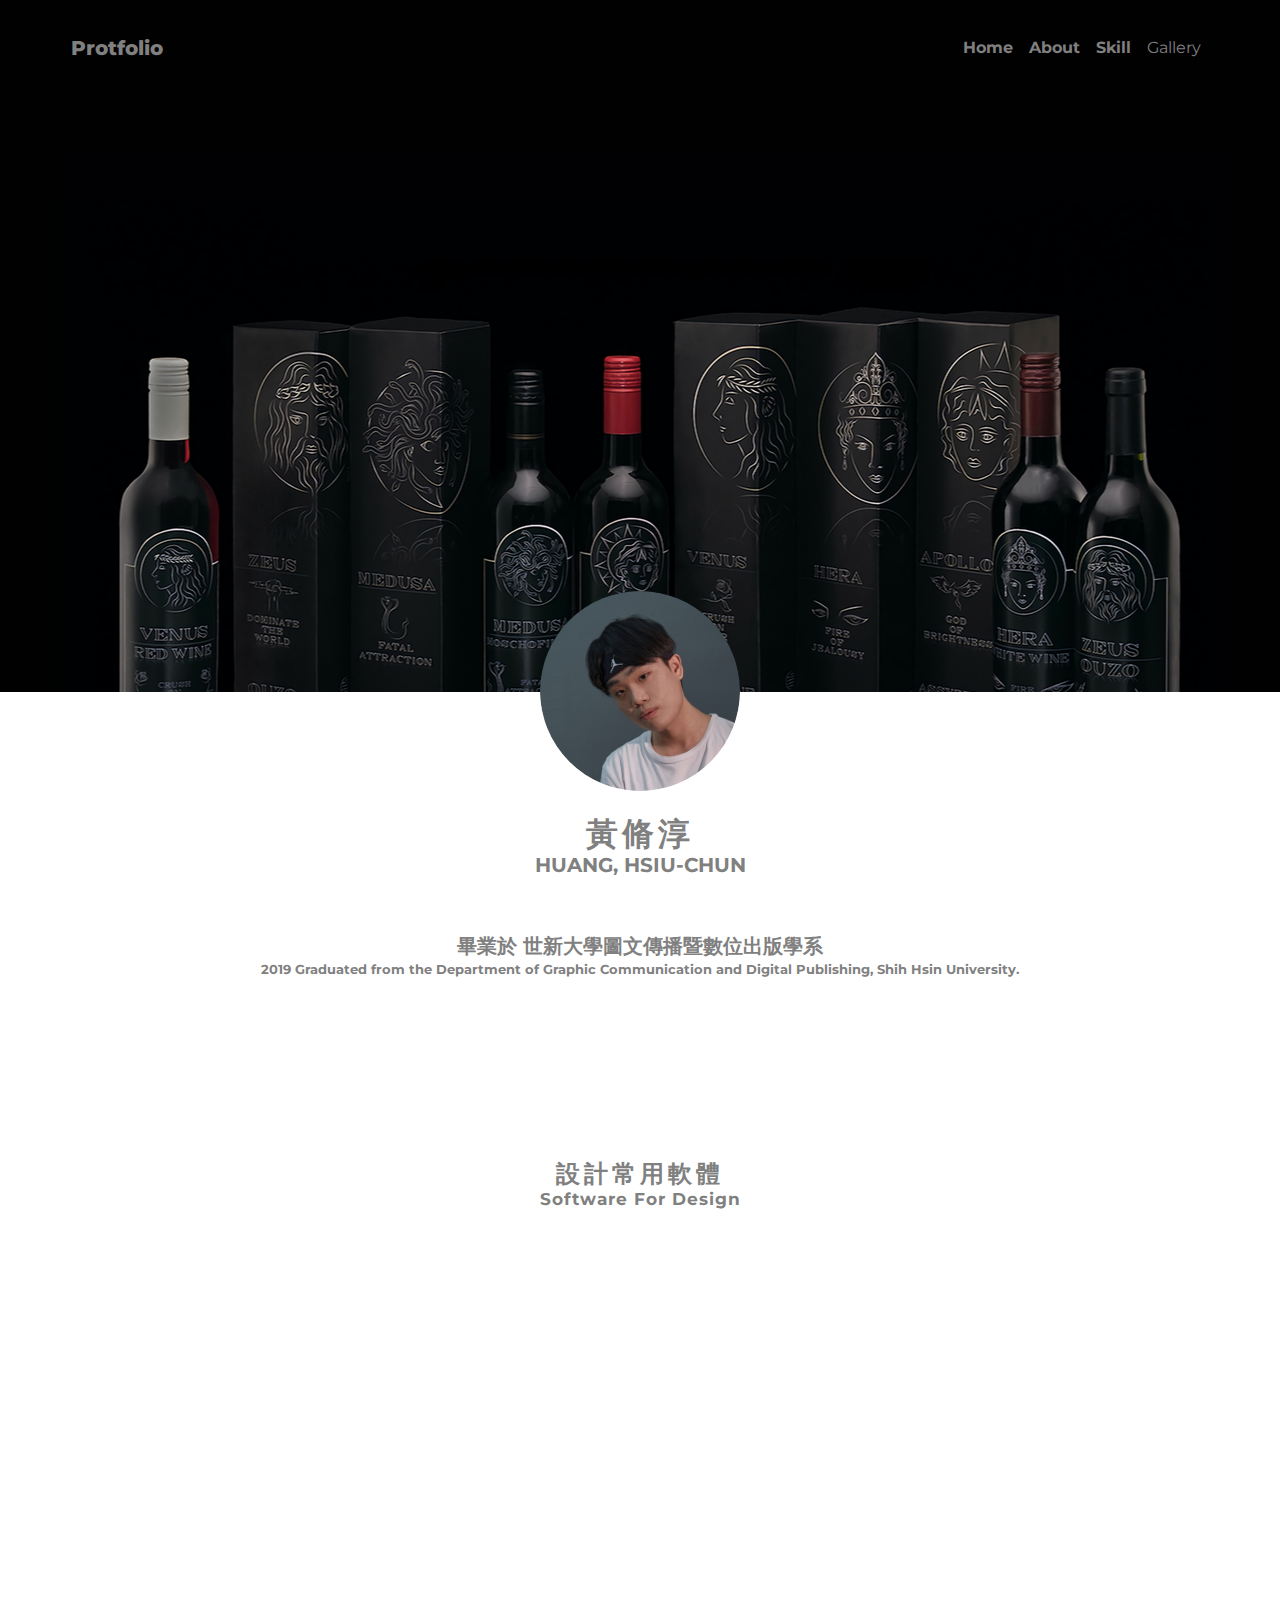
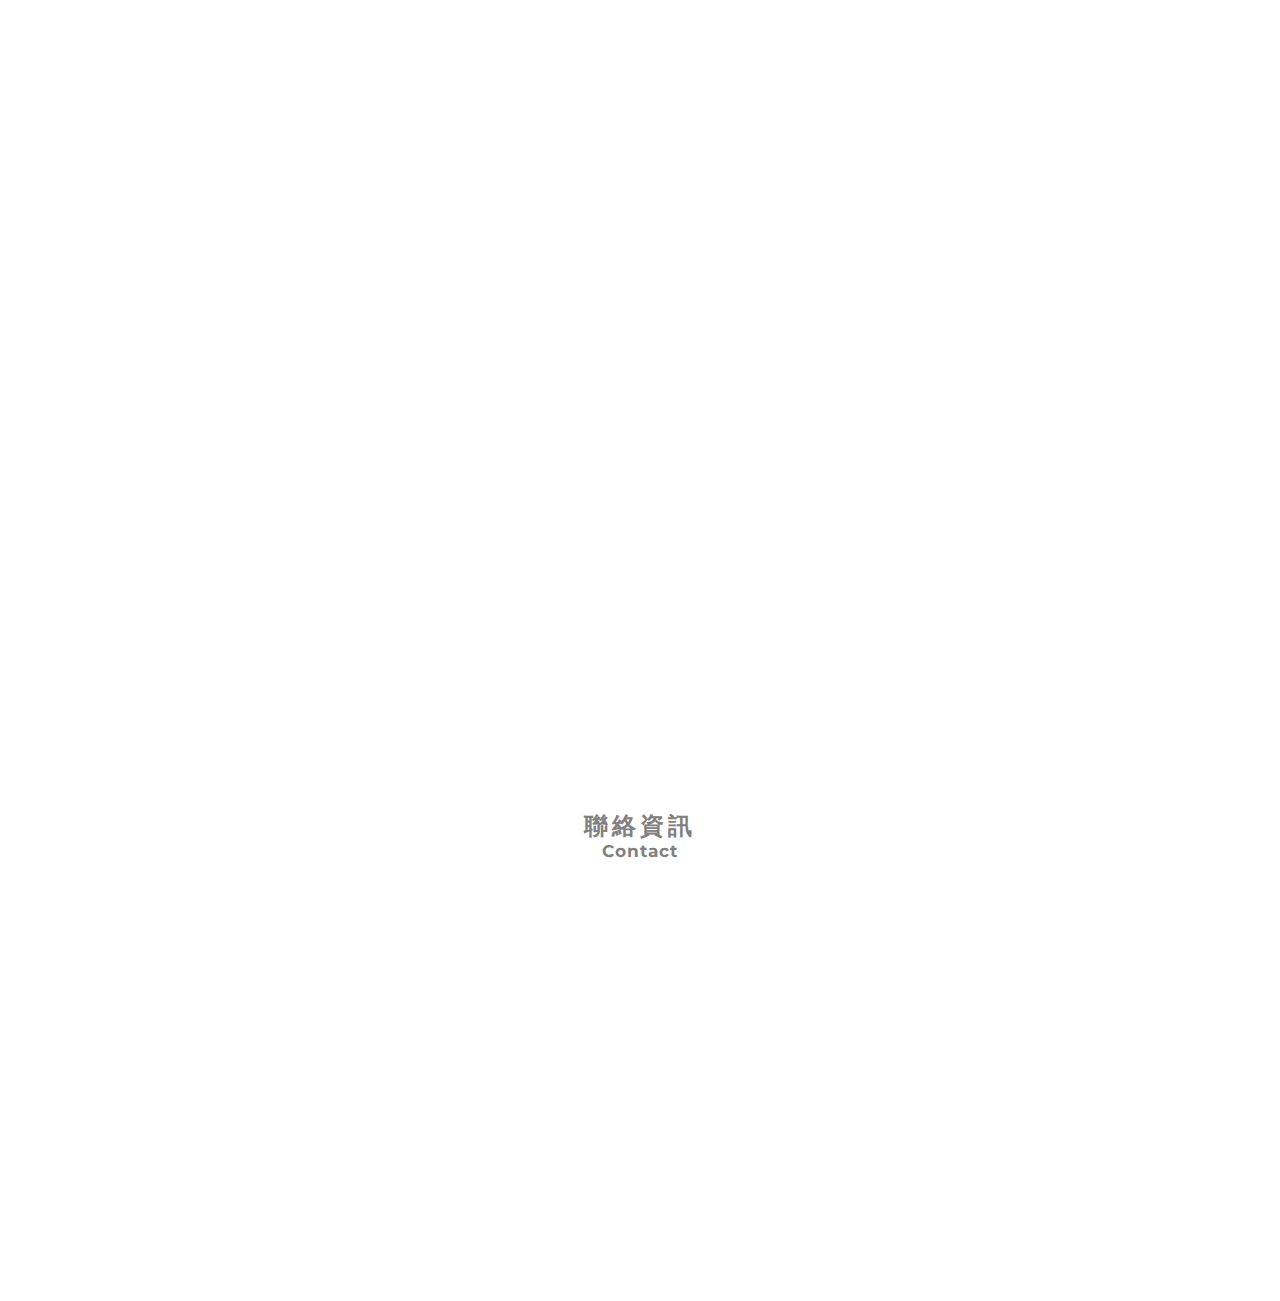
==== commit 2952929f: "Summary" ====
--- a/index.html
+++ b/index.html
@@ -1 +1,236 @@
-<!doctype html><html><head>  <meta charset="utf-8">  <meta name="keywords" content="">  <meta name="description" content="">  <meta name="viewport" content="width=device-width, initial-scale=1.0, viewport-fit=cover">  <link rel="shortcut icon" type="image/png" href="favicon.png">  <link rel="stylesheet" type="text/css" href="./css/bootstrap.min.css?1287"><link rel="stylesheet" type="text/css" href="style.css?4214"><link rel="stylesheet" type="text/css" href="./css/animate.min.css?8351"><link rel="stylesheet" type="text/css" href="./css/font-awesome.min.css"><link href='https://fonts.googleapis.com/css?family=Montserrat&display=swap&subset=latin,latin-ext' rel='stylesheet' type='text/css'><link href='https://fonts.googleapis.com/css?family=Open+Sans:400,600,800,300&display=swap&subset=latin,latin-ext' rel='stylesheet' type='text/css'>  <title>HUANG, HSIU-CHUN</title>  <!-- Analytics --> <!-- Analytics END -->  </head><body><!-- Main container --><div class="page-container">  <!-- bloc-0 --><div class="bloc tc-taupe-gray bloc-fill-screen bg-海報-22 bg-t-edge l-bloc animated fadeInUp" id="bloc-0" data-appear-anim-style="fadeInUp"><div class="container fill-bloc-top-edge sticky-nav"><div class="row"><div class="col-12"><nav class="navbar row navbar-expand-md navbar-light" role="navigation"><a class="navbar-brand link-style" href="index.html">HUANG, HSIU-CHUN</a><button id="nav-toggle" type="button" class="ui-navbar-toggler navbar-toggler border-0 p-0 mr-md-0 ml-auto" data-toggle="collapse" data-target=".navbar-21207" aria-expanded="false" aria-label="Toggle navigation"><span class="navbar-toggler-icon"></span></button><div class="collapse navbar-collapse navbar-21207"><ul class="site-navigation nav navbar-nav ml-auto"><li class="nav-item"><a href="index.html" class="a-btn nav-link"><strong>Home</strong></a></li><li class="nav-item"><a href="about.html" class="a-btn nav-link"><strong>About</strong></a></li><li class="nav-item"><a href="skill.html" class="a-btn nav-link"><strong>Skill</strong></a></li><li class="nav-item"><a href="gallery.html" class="a-btn nav-link"><strong>Gallery</strong></a></li></ul></div></nav></div></div></div><div class="container"><div class="row"><div class="col-lg-12 hero-first-col-mb"><img src="img/lazyload-ph.png" data-src="img/圖傳大頭全身%2000732.png" class="img-fluid rounded-circle mx-auto d-block img-style animSpeedLazy animated fadeInUp animDelay04 lazyload" alt="圖傳大頭全身%2000732" data-appear-anim-style="fadeInUp" /><h4 class="mg-md text-lg-center h2-style text-center"><strong>黃脩淳<br></strong></h4><h5 class="mg-md text-lg-center h4-style text-center"><strong>HUANG, HSIU-CHUN</strong></h5><h5 class="mg-md text-lg-center text-center p-1-style"><strong>畢業於 世新大學圖文傳播暨數位出版學系</strong></h5><p class="text-lg-center p-1-bloc-0-style text-center"><strong>2019 Graduated from the&nbsp;Department of Graphic Communication and Digital Publishing, Shih Hsin University.</strong></p><div class="text-center container-div-bloc-0-margin-top animated bounce animSpeedLazy animDelay2 animLoopInfinite" data-appear-anim-style="bounce"><a href="about.html" class="btn btn-d btn-lg btn-style-none"><span class="fa fa-angle-down icon-spacer float-lg-right icon-taupe-gray float-right"></span>more</a></div><h4 class="mg-md text-lg-center h2-擅長軟體-style text-center"><strong>設計常用軟體</strong></h4><h5 class="mg-md float-none text-center h5-margin-top"><strong>Software For Design</strong></h5></div><div class="col-lg-10 offset-lg-1 col-md-10 offset-md-1 bloc-0-margin-bottom"><div class="blocsapp-device device-margin-top float-md-none none noneLeft noneUp noneRight noneDown animated zoomIn blocsapp-device-mb mb-space-grey" data-appear-anim-style="zoomIn"><img src="img/lazyload-ph.png" data-src="img/gif.gif" class="img-fluid lazyload" alt="gif 1" /></div></div><div class="offset-md-0 feature-col-mt col-lg-12 offset-lg-0 col-md-12"><div class="row row-margin-left"><div class="col-sm-4 bloc-47860-margin-bottom animated zoomIn col-lg-2 col-md-3 offset-md-2 offset-lg-0 col-4" data-appear-anim-style="zoomIn"><img src="img/lazyload-ph.png" data-src="img/截圖%202020-04-22%20下午4.19.28.png" class="img-fluid img-6-style mx-auto d-block lazyload" alt="截圖%202020 04-22%20下午4.19.28-1" /><p class="text-center p-style mx-auto d-block"><strong>Photoshop<br>影像設計軟體<br></strong></p></div><div class="col-sm-4 offset--1 offset-md-0 bloc-0-bloc-0-margin-bottom animated zoomIn col-lg-2 col-md-3 col-4" data-appear-anim-style="zoomIn"><img src="img/lazyload-ph.png" data-src="img/截圖%202020-04-22%20下午4.26.02.png" class="img-fluid img-margin-right mx-auto d-block lazyload" alt="截圖%202020 04-22%20下午4.26.02" /><p class="text-center btn-resize-mode p-bloc-0-style"><strong>Illustrator<br>圖形設計軟體<br></strong></p></div><div class="col-sm-4 offset-md-0 bloc-margin-bottom animated zoomIn col-lg-2 col-md-3 col-4 offset-0" data-appear-anim-style="zoomIn"><img src="img/lazyload-ph.png" data-src="img/截圖%202020-04-22%20下午4.27.46.png" class="img-fluid mx-auto d-block img-8-style lazyload" alt="截圖%202020 04-22%20下午4.27.46" /><p class="text-center p-margin-top"><strong>Premiere<br>剪輯編輯軟體<br></strong></p></div><div class="none col-lg-2 col-md-3 bloc-bloc-0-margin-bottom animated zoomIn offset-md-2 offset-lg-0 col-4" data-appear-anim-style="zoomIn"><img src="img/lazyload-ph.png" data-src="img/截圖%202020-04-22%20下午4.32.32.png" class="img-fluid mx-auto d-block img-9-style lazyload" alt="截圖%202020 04-22%20下午4.32.32" /><p class="text-lg-center p-bloc-0-margin-top text-center"><strong>Indesign<br>頁面設計軟體<br></strong></p></div><div class="bloc-margin-top col-md-3 col-lg-2 col-4 animated zoomIn" data-appear-anim-style="zoomIn"><img src="img/lazyload-ph.png" data-src="img/20170730103423775.png" class="img-fluid mx-auto d-block img-bloc-0-style lazyload" alt="20170730103423775 1" /><p class="text-lg-center p-5-margin-top text-center"><strong>Sublime Text<br>網頁編寫軟體</strong></p></div><div class="animated zoomIn col-lg-2 col-md-3 col-4" data-appear-anim-style="zoomIn"><img src="img/lazyload-ph.png" data-src="img/finalcutx-vl.png" class="img-fluid mx-auto d-block img-finalcutx--style lazyload" alt="finalcutx vl" /><p class="text-lg-center p-7-margin-top text-md-center text-center"><strong>Final Cut Pro<br>專業剪輯軟體</strong></p></div></div><div class="text-center container-div-bloc-0-margin-top animated bounce animSpeedLazy animDelay2 animLoopInfinite text-md-center" data-appear-anim-style="bounce"><a href="about.html" class="btn btn-d btn-lg btn-style-none"><span class="fa fa-angle-down icon-spacer float-lg-right icon-taupe-gray float-right"></span>more</a></div></div></div></div><div class="container fill-bloc-bottom-edge"><div class="row"><div class="col-12"><h4 class="mg-md text-lg-center h2-擅長軟體-style text-center"><strong>聯絡資訊</strong></h4><h5 class="mg-md float-none text-center h5-margin-top"><strong>Contact</strong></h5><div class="row row-margin-right"><div class="col-md-3 animated zoomIn offset-0 col-6" data-appear-anim-style="zoomIn"><img src="img/lazyload-ph.png" data-src="img/unnamed-2-1.png" class="img-fluid mx-auto d-block img-9-unnamed-style lazyload" height="100" width="100" alt="unnamed 2" /><div class="row"><div class="col-md-11 offset-md-0 bloc-16335-margin-bottom"><p class="text-lg-center text-md-center p-8-style text-center"><strong>Phone<br>+886 939518830</strong></p></div></div><div class="divider-h divider-padding"><span class="divider divider-half"></span></div></div><div class="col-md-3 animated zoomIn col-5 offset-0" data-appear-anim-style="zoomIn"><img src="img/lazyload-ph.png" data-src="img/unnamed-3-1.png" class="img-fluid mx-auto d-block img-10-style lazyload" height="100" width="100" alt="apple iphone-email-logo-clipart" /><div class="row row-bloc-0-margin-bottom"><div class="col"><p class="text-lg-center text-md-center p-9-bloc-0-style text-center"><strong>Gmail<br>ysesst92013</strong></p></div></div><div class="divider-h divider-bloc-0-margin-top"><span class="divider divider-half"></span></div></div><div class="col-md-3 animated zoomIn col-6" data-appear-anim-style="zoomIn"><img src="img/lazyload-ph.png" data-src="img/line-me-1.png" class="img-fluid mx-auto d-block img-11-line--style lazyload" height="100" width="100" alt="line me" /><div class="row"><div class="col bloc-44485-margin-bottom"><p class="text-lg-center text-md-center p-10-style text-center "><strong>LINE<br>ysesst92015</strong></p></div></div><div class="divider-h divider-margin-top"><span class="divider divider-half"></span></div></div><div class="col-md-3 animated zoomIn col-5" data-appear-anim-style="zoomIn"><img src="img/lazyload-ph.png" data-src="img/23dabe90dfaadb4565540727fdaa054a-1.png" class="img-fluid mx-auto d-block img-12-style lazyload" height="100" width="100" alt="23dabe90dfaadb4565540727fdaa054a" /><div class="row"><div class="col bloc-9742-margin-bottom"><p class="text-lg-center text-md-center p-11-style text-center"><strong>Facebook<br>黃脩淳</strong></p></div></div><div class="divider-h divider-0-margin-top"><span class="divider divider-half"></span></div></div></div></div></div></div></div><!-- bloc-0 END --><!-- ScrollToTop Button --><a class="bloc-button btn btn-d scrollToTop" onclick="scrollToTarget('1',this)"><span class="fa fa-chevron-up"></span></a><!-- ScrollToTop Button END--><!-- bloc-6 --><div class="bloc l-bloc" id="bloc-6"><div class="container bloc-lg"><div class="row"><div class="col"><span class="empty-column"></span></div></div></div></div><!-- bloc-6 END --></div><!-- Main container END -->  <script src="./js/jquery-3.3.1.min.js?97"></script><script src="./js/bootstrap.bundle.min.js?6218"></script><script src="./js/blocs.min.js?5215"></script><script src="./js/lazysizes.min.js" defer></script><!-- Additional JS END --><!-- Preloader --><div id="page-loading-blocs-notifaction" class="page-preloader"></div><!-- Preloader END --></body></html>+<!doctype html>
+<html>
+<head>
+    <meta charset="utf-8">
+    <meta name="keywords" content="">
+    <meta name="description" content="">
+    <meta name="viewport" content="width=device-width, initial-scale=1.0, viewport-fit=cover">
+    <link rel="shortcut icon" type="image/png" href="favicon.png">
+    
+	<link rel="stylesheet" type="text/css" href="./css/bootstrap.min.css?4687">
+	<link rel="stylesheet" type="text/css" href="style.css?8320">
+	<link rel="stylesheet" type="text/css" href="./css/animate.min.css?8756">
+	<link rel="stylesheet" type="text/css" href="./css/font-awesome.min.css">
+	<link href='https://fonts.googleapis.com/css?family=Montserrat&display=swap&subset=latin,latin-ext' rel='stylesheet' type='text/css'>
+    <title>Home</title>
+
+
+    
+<!-- Analytics -->
+ 
+<!-- Analytics END -->
+    
+</head>
+<body>
+<!-- Main container -->
+<div class="page-container">
+    
+<!-- bloc-0 -->
+<div class="bloc tc-taupe-gray bloc-fill-screen bg-海報-22 bg-t-edge animated fadeInUp l-bloc" id="bloc-0" data-appear-anim-style="fadeInUp">
+	<div class="container fill-bloc-top-edge sticky-nav">
+		<div class="row">
+			<div class="col-12">
+				<nav class="navbar row navbar-expand-md navbar-light" role="navigation">
+					<a class="navbar-brand link-style" href="index.html">Protfolio</a>
+					<button id="nav-toggle" type="button" class="ui-navbar-toggler navbar-toggler border-0 p-0 mr-md-0 ml-auto" data-toggle="collapse" data-target=".navbar-21207" aria-expanded="false" aria-label="Toggle navigation">
+						<span class="navbar-toggler-icon"></span>
+					</button>
+					<div class="collapse navbar-collapse navbar-21207">
+						<ul class="site-navigation nav navbar-nav ml-auto">
+							<li class="nav-item">
+								<a href="index.html" class="a-btn nav-link"><strong>Home</strong></a>
+							</li>
+							<li class="nav-item">
+								<a href="about.html" class="a-btn nav-link"><strong>About</strong></a>
+							</li>
+							<li class="nav-item">
+								<a href="skill.html" class="a-btn nav-link"><strong>Skill</strong></a>
+							</li>
+							<li class="nav-item">
+								<a href="index.html" class="nav-link a-btn">Gallery</a>
+							</li>
+						</ul>
+					</div>
+				</nav>
+			</div>
+		</div>
+	</div>
+	<div class="container">
+		<div class="row">
+			<div class="col-lg-12 hero-first-col-mb">
+				<img src="img/lazyload-ph.png" data-src="img/圖傳大頭全身%2000732.png" class="img-fluid rounded-circle mx-auto d-block img-style animSpeedLazy animated fadeInUp animDelay04 lazyload" alt="圖傳大頭全身%2000732" data-appear-anim-style="fadeInUp" />
+				<h4 class="mg-md text-lg-center h2-style text-center">
+					<strong>黃脩淳<br></strong>
+				</h4>
+				<h5 class="mg-md text-lg-center h4-style text-center">
+					<strong>HUANG, HSIU-CHUN</strong>
+				</h5>
+				<h5 class="mg-md text-lg-center text-center p-1-style">
+					<strong>畢業於 世新大學圖文傳播暨數位出版學系</strong>
+				</h5>
+				<p class="text-lg-center p-1-bloc-0-style text-center">
+					<strong>2019 Graduated from the&nbsp;Department of Graphic Communication and Digital Publishing, Shih Hsin University.</strong>
+				</p>
+				<div class="text-center container-div-bloc-0-margin-top animated bounce animSpeedLazy animDelay2 animLoopInfinite" data-appear-anim-style="bounce">
+					<a href="about.html" class="btn btn-d btn-lg btn-style-none"><span class="fa fa-angle-down icon-spacer float-lg-right icon-taupe-gray float-right"></span>more</a>
+				</div>
+				<h4 class="mg-md text-lg-center h2-擅長軟體-style text-center">
+					<strong>設計常用軟體</strong>
+				</h4>
+				<h5 class="mg-md float-none text-center h5-margin-top">
+					<strong>Software For Design</strong>
+				</h5>
+			</div>
+			<div class="col-lg-10 offset-lg-1 col-md-10 offset-md-1 bloc-0-margin-bottom">
+				<div class="blocsapp-device device-margin-top float-md-none none noneLeft noneUp noneRight noneDown animated zoomIn blocsapp-device-mb mb-space-grey" data-appear-anim-style="zoomIn">
+					<img src="img/lazyload-ph.png" data-src="img/gif.gif" class="img-fluid lazyload" alt="gif 1" />
+				</div>
+			</div>
+			<div class="offset-md-0 feature-col-mt col-lg-12 offset-lg-0 col-md-12">
+				<div class="row row-margin-left">
+					<div class="col-sm-4 bloc-47860-margin-bottom animated zoomIn col-lg-2 col-md-3 offset-md-2 offset-lg-0 col-4" data-appear-anim-style="zoomIn">
+						<img src="img/lazyload-ph.png" data-src="img/截圖%202020-04-22%20下午4.19.28.png" class="img-fluid img-6-style mx-auto d-block lazyload" alt="截圖%202020 04-22%20下午4.19.28-1" />
+						<p class="text-center p-style mx-auto d-block">
+							<strong>Photoshop<br>影像設計軟體<br></strong>
+						</p>
+					</div>
+					<div class="col-sm-4 offset--1 offset-md-0 bloc-0-bloc-0-margin-bottom animated zoomIn col-lg-2 col-md-3 col-4" data-appear-anim-style="zoomIn">
+						<img src="img/lazyload-ph.png" data-src="img/截圖%202020-04-22%20下午4.26.02.png" class="img-fluid img-margin-right mx-auto d-block lazyload" alt="截圖%202020 04-22%20下午4.26.02" />
+						<p class="text-center btn-resize-mode p-bloc-0-style">
+							<strong>Illustrator<br>圖形設計軟體<br></strong>
+						</p>
+					</div>
+					<div class="col-sm-4 offset-md-0 bloc-margin-bottom animated zoomIn col-lg-2 col-md-3 col-4 offset-0" data-appear-anim-style="zoomIn">
+						<img src="img/lazyload-ph.png" data-src="img/截圖%202020-04-22%20下午4.27.46.png" class="img-fluid mx-auto d-block img-8-style lazyload" alt="截圖%202020 04-22%20下午4.27.46" />
+						<p class="text-center p-margin-top">
+							<strong>Premiere<br>剪輯編輯軟體<br></strong>
+						</p>
+					</div>
+					<div class="none col-lg-2 col-md-3 bloc-bloc-0-margin-bottom animated zoomIn offset-md-2 offset-lg-0 col-4" data-appear-anim-style="zoomIn">
+						<img src="img/lazyload-ph.png" data-src="img/截圖%202020-04-22%20下午4.32.32.png" class="img-fluid mx-auto d-block img-9-style lazyload" alt="截圖%202020 04-22%20下午4.32.32" />
+						<p class="text-lg-center p-bloc-0-margin-top text-center">
+							<strong>Indesign<br>頁面設計軟體<br></strong>
+						</p>
+					</div>
+					<div class="bloc-margin-top col-md-3 col-lg-2 col-4 animated zoomIn" data-appear-anim-style="zoomIn">
+						<img src="img/lazyload-ph.png" data-src="img/20170730103423775.png" class="img-fluid mx-auto d-block img-bloc-0-style lazyload" alt="20170730103423775 1" />
+						<p class="text-lg-center p-5-margin-top text-center">
+							<strong>Sublime Text<br>網頁編寫軟體</strong>
+						</p>
+					</div>
+					<div class="animated zoomIn col-lg-2 col-md-3 col-4" data-appear-anim-style="zoomIn">
+						<img src="img/lazyload-ph.png" data-src="img/finalcutx-vl.png" class="img-fluid mx-auto d-block img-finalcutx--style lazyload" alt="finalcutx vl" />
+						<p class="text-lg-center p-7-margin-top text-md-center text-center">
+							<strong>Final Cut Pro<br>專業剪輯軟體</strong>
+						</p>
+					</div>
+				</div>
+				<div class="text-center container-div-bloc-0-margin-top animated bounce animSpeedLazy animDelay2 animLoopInfinite text-md-center" data-appear-anim-style="bounce">
+					<a href="about.html" class="btn btn-d btn-lg btn-style-none"><span class="fa fa-angle-down icon-spacer float-lg-right icon-taupe-gray float-right"></span>more</a>
+				</div>
+			</div>
+		</div>
+	</div>
+	<div class="container fill-bloc-bottom-edge">
+		<div class="row">
+			<div class="col-12 ">
+				<h4 class="mg-md text-lg-center h2-擅長軟體-style text-center">
+					<strong>聯絡資訊</strong>
+				</h4>
+				<h5 class="mg-md float-none text-center h5-margin-top">
+					<strong>Contact</strong>
+				</h5>
+				<div class="row row-margin-right">
+					<div class="col-md-3 animated zoomIn offset-0 col-6" data-appear-anim-style="zoomIn">
+						<img src="img/lazyload-ph.png" data-src="img/unnamed-2.png" class="img-fluid mx-auto d-block img-9-unnamed-style lazyload" height="100" width="100" alt="unnamed 2" />
+						<div class="row">
+							<div class="col-md-11 offset-md-0 bloc-16335-margin-bottom">
+								<p class="text-lg-center text-md-center p-8-style text-center">
+									<strong>Phone<br>+886 939518830</strong>
+								</p>
+							</div>
+						</div>
+						<div class="divider-h divider-padding">
+							<span class="divider divider-half"></span>
+						</div>
+					</div>
+					<div class="col-md-3 animated zoomIn col-5 offset-0" data-appear-anim-style="zoomIn">
+						<img src="img/lazyload-ph.png" data-src="img/unnamed-3.png" class="img-fluid mx-auto d-block img-10-style lazyload" height="100" width="100" alt="apple iphone-email-logo-clipart" />
+						<div class="row row-bloc-0-margin-bottom">
+							<div class="col">
+								<p class="text-lg-center text-md-center p-9-bloc-0-style text-center">
+									<strong>Gmail<br>ysesst92013</strong>
+								</p>
+							</div>
+						</div>
+						<div class="divider-h divider-bloc-0-margin-top">
+							<span class="divider divider-half"></span>
+						</div>
+					</div>
+					<div class="col-md-3 animated zoomIn col-6" data-appear-anim-style="zoomIn">
+						<img src="img/lazyload-ph.png" data-src="img/line-me.png" class="img-fluid mx-auto d-block img-11-line--style lazyload" height="100" width="100" alt="line me" />
+						<div class="row">
+							<div class="col bloc-44485-margin-bottom">
+								<p class="text-lg-center text-md-center p-10-style text-center">
+									<strong>LINE<br>ysesst92015</strong>
+								</p>
+							</div>
+						</div>
+						<div class="divider-h divider-margin-top">
+							<span class="divider divider-half"></span>
+						</div>
+					</div>
+					<div class="col-md-3 animated zoomIn col-5" data-appear-anim-style="zoomIn">
+						<img src="img/lazyload-ph.png" data-src="img/23dabe90dfaadb4565540727fdaa054a.png" class="img-fluid mx-auto d-block img-12-style lazyload" height="100" width="100" alt="23dabe90dfaadb4565540727fdaa054a" />
+						<div class="row">
+							<div class="col bloc-9742-margin-bottom">
+								<p class="text-lg-center text-md-center p-11-style text-center">
+									<strong>Facebook<br>黃脩淳</strong>
+								</p>
+							</div>
+						</div>
+						<div class="divider-h divider-0-margin-top">
+							<span class="divider divider-half"></span>
+						</div>
+					</div>
+				</div>
+			</div>
+		</div>
+	</div>
+</div>
+<!-- bloc-0 END -->
+
+<!-- bloc-1 -->
+<div class="bloc l-bloc" id="bloc-1">
+	<div class="container bloc-lg">
+		<div class="row">
+			<div class="col-12">
+			</div>
+		</div>
+	</div>
+</div>
+<!-- bloc-1 END -->
+
+<!-- ScrollToTop Button -->
+<a class="bloc-button btn btn-d scrollToTop" onclick="scrollToTarget('1',this)"><span class="fa fa-chevron-up"></span></a>
+<!-- ScrollToTop Button END-->
+
+
+</div>
+<!-- Main container END -->
+    
+
+<script src="./js/jquery-3.3.1.min.js?7314"></script>
+<script src="./js/bootstrap.bundle.min.js?8422"></script>
+<script src="./js/blocs.min.js?5593"></script>
+<script src="./js/lazysizes.min.js" defer></script>
+<!-- Additional JS END -->
+
+
+
+<!-- Preloader -->
+<div id="page-loading-blocs-notifaction" class="page-preloader"></div>
+<!-- Preloader END -->
+
+</body>
+</html>
--- a/style.css
+++ b/style.css
@@ -1 +1,1761 @@
- body{margin:0;padding:0;  background:#FFFFFF;  overflow-x:hidden;  -webkit-font-smoothing: antialiased;  -moz-osx-font-smoothing: grayscale;}.page-container{overflow-x:hidden;} a,button{transition: background .3s ease-in-out;outline: none!important;} a:hover{text-decoration: none; cursor:pointer;}.page-preloader{position: fixed;top: 0;bottom: 0;width: 100%;z-index:100000;background:#FFFFFF url("img/pageload-spinner.gif") no-repeat center center;}.bloc{width:100%;clear:both;background: 50% 50% no-repeat;padding:0 50px;-webkit-background-size: cover;-moz-background-size: cover;-o-background-size: cover;background-size: cover;position:relative;display:flex;}.bloc .container{padding-left:0;padding-right:0;}.bloc-lg{padding:100px 50px;}.bloc-fill-screen{min-height:100vh;display: flex;flex-direction: column;padding-top:20px;padding-bottom:20px;}.bloc-fill-screen > .container{align-self: flex-middle;flex-grow: 1;display: flex;}.bloc-fill-screen > .container > .row{flex-grow: 1;align-self: center;width:100%;}.bloc-fill-screen .fill-bloc-top-edge, .bloc-fill-screen .fill-bloc-bottom-edge{flex-grow: 0;}.bloc-fill-screen .fill-bloc-top-edge{align-self: flex-start;}.bloc-fill-screen .fill-bloc-bottom-edge{align-self: flex-end;}.bg-center,.bg-l-edge,.bg-r-edge,.bg-t-edge,.bg-b-edge,.bg-tl-edge,.bg-bl-edge,.bg-tr-edge,.bg-br-edge,.bg-repeat{-webkit-background-size: auto!important;-moz-background-size: auto!important;-o-background-size: auto!important;background-size: auto!important;}.bg-t-edge{background: top no-repeat;}.bg-b-edge{background: bottom no-repeat;}.b-parallax{background-attachment:fixed;}@media (hover: none) {.b-parallax{background-attachment:scroll;}}.d-bloc{color:rgba(255,255,255,.7);}.d-bloc button:hover{color:rgba(255,255,255,.9);}.d-bloc .icon-round,.d-bloc .icon-square,.d-bloc .icon-rounded,.d-bloc .icon-semi-rounded-a,.d-bloc .icon-semi-rounded-b{border-color:rgba(255,255,255,.9);}.d-bloc .divider-h span{border-color:rgba(255,255,255,.2);}.d-bloc .a-btn,.d-bloc .navbar a, .d-bloc a .icon-sm, .d-bloc a .icon-md, .d-bloc a .icon-lg, .d-bloc a .icon-xl, .d-bloc h1 a, .d-bloc h2 a, .d-bloc h3 a, .d-bloc h4 a, .d-bloc h5 a, .d-bloc h6 a, .d-bloc p a{color:rgba(255,255,255,.6);}.d-bloc .a-btn:hover,.d-bloc .navbar a:hover,.d-bloc a:hover .icon-sm, .d-bloc a:hover .icon-md, .d-bloc a:hover .icon-lg, .d-bloc a:hover .icon-xl, .d-bloc h1 a:hover, .d-bloc h2 a:hover, .d-bloc h3 a:hover, .d-bloc h4 a:hover, .d-bloc h5 a:hover, .d-bloc h6 a:hover, .d-bloc p a:hover{color:rgba(255,255,255,1);}.d-bloc .navbar-toggle .icon-bar{background:rgba(255,255,255,1);}.d-bloc .btn-wire,.d-bloc .btn-wire:hover{color:rgba(255,255,255,1);border-color:rgba(255,255,255,1);}.d-bloc .card{color:rgba(0,0,0,.5);}.d-bloc .card button:hover{color:rgba(0,0,0,.7);}.d-bloc .card icon{border-color:rgba(0,0,0,.7);}.d-bloc .card .divider-h span{border-color:rgba(0,0,0,.1);}.d-bloc .card .a-btn{color:rgba(0,0,0,.6);}.d-bloc .card .a-btn:hover{color:rgba(0,0,0,1);}.d-bloc .card .btn-wire, .d-bloc .card .btn-wire:hover{color:rgba(0,0,0,.7);border-color:rgba(0,0,0,.3);}.d-bloc .card,.l-bloc{color:rgba(0,0,0,.5);}.d-bloc .card button:hover,.l-bloc button:hover{color:rgba(0,0,0,.7);}.l-bloc .icon-round,.l-bloc .icon-square,.l-bloc .icon-rounded,.l-bloc .icon-semi-rounded-a,.l-bloc .icon-semi-rounded-b{border-color:rgba(0,0,0,.7);}.d-bloc .card .divider-h span,.l-bloc .divider-h span{border-color:rgba(0,0,0,.1);}.d-bloc .card .a-btn,.l-bloc .a-btn,.l-bloc .navbar a,.l-bloc a .icon-sm, .l-bloc a .icon-md, .l-bloc a .icon-lg, .l-bloc a .icon-xl, .l-bloc h1 a, .l-bloc h2 a, .l-bloc h3 a, .l-bloc h4 a, .l-bloc h5 a, .l-bloc h6 a, .l-bloc p a{color:rgba(0,0,0,.6);}.d-bloc .card .a-btn:hover,.l-bloc .a-btn:hover,.l-bloc .navbar a:hover, .l-bloc a:hover .icon-sm, .l-bloc a:hover .icon-md, .l-bloc a:hover .icon-lg, .l-bloc a:hover .icon-xl, .l-bloc h1 a:hover, .l-bloc h2 a:hover, .l-bloc h3 a:hover, .l-bloc h4 a:hover, .l-bloc h5 a:hover, .l-bloc h6 a:hover, .l-bloc p a:hover{color:rgba(0,0,0,1);}.l-bloc .navbar-toggle .icon-bar{color:rgba(0,0,0,.6);}.d-bloc .card .btn-wire,.d-bloc .card .btn-wire:hover,.l-bloc .btn-wire,.l-bloc .btn-wire:hover{color:rgba(0,0,0,.7);border-color:rgba(0,0,0,.3);}.hero .hero-nav{padding-left:inherit;padding-right:inherit;}.sticky-nav.sticky{position:fixed;top:0;z-index:1000;box-shadow:0 1px 2px rgba(0,0,0,.3); transition: all .2s ease-out;}.fill-bloc-top-edge.sticky{background-color:rgba(0, 0, 0, 0);width:100%;max-width: 100%;margin-top: 0;left:0;right:0;}.fill-bloc-top-edge.sticky .navbar{max-width: 1170px;margin: 0 auto;}.navbar-light .navbar-nav .nav-link {color: rgb(64, 64, 64);}.btco-menu li > a {padding: 10px 15px;color: #000;}.btco-menu .active a:focus,.btco-menu li a:focus ,.navbar > .show > a:focus{background: transparent;outline: 0;}.dropdown-menu .show > .dropdown-toggle::after{transform: rotate(-90deg);}.mg-md{margin-top:10px;margin-bottom:20px;}.btn-d,.btn-d:hover,.btn-d:focus{color:#FFF;background:rgba(0,0,0,.3);}button{outline: none!important;}.btn-style-none,.btn-style-none:hover,.btn-style-none:active,.btn-style-none:focus{background:none;box-shadow: none;padding:0;}.btn-wire{background:transparent!important;border:2px solid transparent;}.btn-wire:hover{background:transparent!important;border:2px solid transparent;}.icon-spacer{margin-right:5px;}.icon-md{font-size:30px!important;}.blockquote{padding:0 20px;border-left:2px solid;}.blockquote.text-right{border-left:0;border-right:2px solid;}.card-sq, .card-sq .card-header, .card-sq .card-footer{border-radius:0;}.card-rd{border-radius:30px;}.card-rd .card-header{border-radius:29px 29px 0 0;}.card-rd .card-footer{border-radius:0 0 29px 29px;}.divider-h{padding:20px 0;width:100%;display:inline-block;}.divider-h span{display: block;border-top:1px solid transparent;}.divider-half{width: 50%;margin: 0 auto;}.dropdown-menu .divider-h,.dropdown-menu .divider-half{padding:0;}.scrollToTop{width:40px;height:40px;position:fixed;bottom:20px;right:20px;opacity: 0;z-index: 500;transition: all .3s ease-in-out;}.scrollToTop span{margin-top: 6px;}.showScrollTop{font-size: 14px;opacity: 1;}.blocsapp-device-imac{background-repeat:no-repeat;background-size:contain;background-position:center;display: block;width:100%;height:auto;padding: 4% 8.5% 23.7%;background-image:url("img/Apple-iMac.png");}.blocsapp-device-imac img{width:100%;height:auto;margin: 0 auto;}.blocsapp-device-imac .embed-responsive{padding-bottom: 56.25%;}.blocsapp-device-mb{background-repeat:no-repeat;background-size:contain;background-position:center;display: block;width:100%;height:auto;padding: 3.6% 15% 7.5%;}.blocsapp-device-mb img{width:100%;height:auto;margin: 0 auto;}.blocsapp-device-mb .embed-responsive{padding-bottom: 65%;width: 103.1%;left: -1.5%;}.mb-space-grey{background-image:url("img/Apple-Macbook-Space-Grey.png");}h1,h2,h3,h4,h5,h6,p,label,.btn,a{font-family:"Montserrat";color:#808080!important;}.container{max-width:1140px;}.feature-col-mt{margin-top:29px;}.hero-first-col-mb{margin-bottom:30px;}.link-style{font-family:"Montserrat";font-weight:800;}.img-style{width:200px;height:200px;margin-bottom:24px;margin-top:515px;}.h2-style{letter-spacing:4px;font-size:32px;font-family:"Open Sans";font-weight:600;}.h1-margin-top{margin-top:44px;}.img-bloc-0-style{width:81px;border-radius:0px 0px 0px 0px;}.h2-擅長軟體-style{letter-spacing:4px;margin-top:85px;font-size:24px;font-family:"Open Sans";font-weight:600;}.carousel-margin-right{margin:-26px -1px 24px 1px;}.list-margin-top{margin-top:83px;margin-bottom:-18px;}.img-6-style{margin-right:1px;width:80px;height:78px;border-radius:0px 0px 0px 0px;}.img-margin-right{margin-right:68px;width:80px;height:78px;}.p-style{margin-top:12px;font-family:Montserrat;font-weight:600;}.p-bloc-0-style{margin-top:13px;font-family:Montserrat;font-weight:600;}.img-8-style{width:80px;height:78px;}.p-margin-top{margin-top:13px;font-family:Montserrat;font-weight:600;}.img-9-style{width:80px;height:78px;}.p-bloc-0-margin-top{margin-top:12px;font-family:Montserrat;font-weight:600;}.h4-style{font-family:Montserrat;margin-top:-20px;background-color:transparent;font-weight:600;}.h5-margin-top{margin-top:-20px;font-size:17px;letter-spacing:1px;margin-bottom:47px;font-family:Montserrat;font-weight:600;}.p-2-style{width:86.34%;margin-left:1px;margin-bottom:16px;margin-top:-11px;}.p-4-style{width:62.84%;margin-left:34px;margin-top:-11px;}.p-6-style{width:75.96%;margin-left:34px;margin-bottom:31px;margin-top:-11px;}.p-8-style{width:74.86%;margin-left:39px;margin-top:13px;}.list-style{width:36.46%;}.container-div-style{width:61.11%;margin-left:286px;margin-top:26px;margin-bottom:10px;}.container-div-margin-top{margin-top:26px;}.h3-margin-bottom{margin-top:37px;margin-left:222px;width:55.25%;}.p-margin-left{margin-left:223px;width:57.27%;}.btn-style{font-weight:bold;background-color:#7F807E;font-family:"Montserrat";text-decoration:none;margin-top:4px;border-radius:17.5px 17.5px 17.5px 17.5px;}.p-5-margin-top{margin-top:10px;font-family:Montserrat;font-weight:600;}.device-margin-top{margin-top:-34px;margin-bottom:20px;}.container-div-bloc-0-margin-top{margin-top:63px;margin-bottom:10px;}.device-bloc-0-margin-top{margin-top:135px;}.icon-margin-top{margin-top:39px;margin-bottom:0px;}.h3-style{width:7.98%;border-style:none;margin-top:38px;text-transform:lowercase;font-family:"Montserrat";color:#3365BD!important;border-radius:100px 100px 100px 100px;border-width:11px 11px 11px 11px;}.icon-bloc-0-margin-top{margin-top:-3px;margin-bottom:-15px;}.btn-more-style{font-weight:bold;color:#3365BD!important;}.container-div-margin-left{margin-left:434px;width:17.68%;}.p-1-bloc-0-style{font-size:13px;margin-top:-18px;font-family:Montserrat;font-weight:600;}.row-margin-left{margin-left:4px;width:98.48%;}.img-finalcutx--style{width:85px;height:86px;margin-top:0px;border-radius:0px 0px 0px 0px;}.p-7-margin-top{margin-top:4px;font-family:Montserrat;font-weight:600;}.p-9-style{font-size:13px;margin-top:-18px;}.h4-工作經歷-style{letter-spacing:4px;margin-top:85px;}.p-10-margin-top{margin-top:-21px;width:41.82%;margin-left:288px;}.p-12-style{width:100%;font-size:18px;}.img-11-style{width:180px;margin-top:119px;}.img-11-bloc-0-style{width:60px;}.device-margin-right{width:500px;margin-right:-2px;}.img-12-style{width:70px;margin-top:-17px;margin-bottom:-6px;height:70px;}.h5-margin-bottom{margin-bottom:39px;}.img-margin-left{margin-left:-5px;margin-top:-24px;width:312px;}.p-13-margin-top{margin-top:4px;}.img-margin-bottom{width:302px;margin-top:-12px;}.p-12-margin-top{margin-top:10px;}.p-10-style{font-size:16px;width:100%;margin-top:15px;}.p-11-style{font-size:16px;margin-top:17px;}.p-12-bloc-0-style{width:94.55%;font-size:18px;}.p-13-style{font-size:18px;margin-left:-22px;}.p-0-style{font-size:16px;}.p-14-style{font-size:16px;margin-left:-35px;}.row-margin-bottom{margin-bottom:-14px;}.p-16-style{font-size:18px;}.p-17-style{font-size:18px;margin-left:-23px;width:76.04%;}.p-18-style{font-size:16px;width:100%;margin-left:-35px;}.row-margin-top{margin-top:-14px;}.p-24-style{width:60%;margin-left:244px;margin-top:-10px;}.h6-margin-top{margin-top:30px;}.img-16-style{width:81px;margin-right:27px;margin-left:75px;}.img-logo--margin-right{width:61px;margin-left:19px;}.img-20-style{width:60px;margin-left:109px;}.img-18-style{width:83px;margin-top:0px;margin-left:48px;}.img-unnamed-style{width:50px;height:50px;margin-top:-1px;}.img-logo-style{width:330px;margin-top:22px;}.img-19-style{width:213px;margin-top:0px;margin-left:-6px;margin-bottom:10px;}.img-logo--style{width:84px;margin-left:17px;}.bloc-19728-margin-top{margin-top:22px;}.img-margin-top{margin-top:37px;margin-left:0px;}.img-unnamed-margin-top{margin-top:9px;width:171px;margin-left:0px;}.img-bloc-0-margin-top{margin-top:23px;margin-left:-55px;}.bloc-4731-margin-top{margin-top:-8px;}.bloc-46405-margin-top{margin-top:19px;}.img-23-style{width:50px;height:50px;margin-left:22px;}.img-line--style{width:60px;height:60px;margin-top:-7px;}.img-25-style{width:65px;height:65px;margin-top:-12px;margin-left:43px;border-radius:0px 0px 0px 0px;}.bloc-48652-margin-top{margin-top:1px;}.row-bloc-0-margin-top{margin-top:11px;margin-bottom:91px;}.row-bloc-0-margin-left{margin-left:-13px;}.p-27-style{font-size:13px;width:100%;margin-left:-18px;}.p-28-style{font-size:13px;}.p-29-style{font-size:16px;letter-spacing:0px;margin-left:-4px;margin-top:12px;}.p-26-style{font-size:13px;width:100%;margin-left:41px;}.bloc-36045-margin-bottom{margin-bottom:-73px;}.h4-聯絡資訊-style{letter-spacing:4px;}.h5-contact-margin-top{margin-top:-16px;}.img-9-unnamed-style{width:70px;height:70px;margin-top:-17px;}.img-10-style{width:90px;height:90px;margin-top:-21px;}.img-11-line--style{width:70px;margin-top:-14px;margin-bottom:-6px;height:70px;}.divider-margin-top{margin-top:-22px;}.divider-bloc-0-margin-top{margin-top:-22px;}.divider-padding{margin-top:-22px;}.divider-0-margin-top{margin-top:-22px;}.img-24-style{width:70px;height:70px;margin-top:-15px;}.img-25-bloc-0-style{height:90px;width:90px;margin-top:-13px;}.img-26-style{width:70px;height:70px;margin-top:-16px;}.img-27-style{width:70px;height:70px;margin-top:-16px;}.p-32-margin-top{margin-top:10px;}.row-21-margin-bottom{margin-bottom:166px;margin-top:67px;}.bloc-48160-margin-top{margin-top:-11px;}.p-1-style{font-family:"Open Sans";font-weight:800;}.p-9-bloc-0-style{margin-top:-4px;}.p-31-style{margin-top:11px;}.row-margin-right{margin-bottom:0px;}.tc-taupe-gray{color:#929292!important;}.wire-btn-taupe-gray{color:#929292!important;border-color:#929292!important;}.ltc-dark-slate-blue{color:#314580!important;}.ltc-dark-slate-blue:hover{color:#273766!important;}.ltc-gold-web-golden{color:#FDD500!important;}.ltc-gold-web-golden:hover{color:#caaa00!important;}.icon-taupe-gray{color:#929292!important;border-color:#929292!important;}.icon-dark-slate-blue{color:#314580!important;border-color:#314580!important;}.bg-海報-22{background-image:url("img/海報-22.png");}.bg-about-1{background-image:url("img/about_1.png");}@media (max-width: 1024px){  .bloc{ padding-left: 20px;   padding-right: 20px;  }  .bloc.full-width-bloc, .bloc-tile-2.full-width-bloc .container, .bloc-tile-3.full-width-bloc .container, .bloc-tile-4.full-width-bloc .container{ padding-left: 0;   padding-right: 0;  }}@media (max-width: 991px){  .container{width:100%;}  .page-container, #hero-bloc{overflow-x: hidden;position: relative;}   .bloc{padding-left: constant(safe-area-inset-left);padding-right: constant(safe-area-inset-right);}   .bloc-group, .bloc-group .bloc{display:block;width:100%;}}@media (max-width: 767px){  .page-container{ overflow-x: hidden; position:relative;  }  .bloc-tile-2 .container, .bloc-tile-3 .container, .bloc-tile-4 .container{ padding-left:0;padding-right:0;  }  .a-block{ padding:0 10px;  }  .btn-dwn{   display:none;   }  .voffset{ margin-top:5px;  }  .voffset-md{ margin-top:20px;  }  .voffset-lg{ margin-top:30px;  }  form{ padding:5px;  }  .close-lightbox{ display:inline-block;  }  .blocsapp-device-iphone5{ background-size: 216px 425px; padding-top:60px; width:216px; height:425px;  }  .blocsapp-device-iphone5 img{ width: 180px; height: 320px;  }}@media (max-width: 991px){.bloc-margin-bottom{margin-bottom:32px;}.bloc-0-bloc-0-margin-bottom{margin-bottom:23px;}.bloc-47860-margin-bottom{margin-bottom:28px;}.container-div-bloc-0-margin-top{width:100%;}.row-margin-left{width:77.72%;margin-left:56px;}.p-bloc-0-margin-top{font-size:15px;margin-top:15px;}.p-9-style{font-size:12px;}.container-div-style{margin-left:84px;width:75.49%;}.img-margin-bottom{width:206px;}.img-margin-left{width:236px;}.p-17-style{width:100%;font-size:16px;}.p-18-style{margin-left:52px;width:100%;}.p-13-style{font-size:16px;}.p-27-style{width:100%;margin-left:10px;}.p-28-style{margin-left:15px;}.p-29-style{margin-left:-1px;width:100%;font-size:12px;letter-spacing:0px;margin-top:8px;}.p-26-style{margin-left:-6px;}.img-23-style{margin-left:31px;}.img-25-style{margin-left:-4px;}.img-16-style{margin-left:-1px;}.img-margin-top{margin-left:-4px;margin-top:25px;}.bloc-4731-margin-top{margin-top:5px;}.p-24-style{margin-left:143px;}.img-12-style{width:50px;margin-top:-8px;height:50px;}.img-9-unnamed-style{width:50px;margin-top:-7px;height:50px;}.img-10-style{height:60px;width:60px;margin-top:-14px;}.img-11-line--style{width:50px;margin-top:-8px;margin-bottom:-5px;height:50px;}.p-9-bloc-0-style{font-size:12px;margin-top:4px;}.p-10-style{font-size:12px;margin-top:12px;}.p-11-style{font-size:12px;margin-top:12px;}.p-8-style{font-size:12px;margin-top:1px;margin-left:25px;}.img-24-style{width:50px;height:50px;}.img-25-bloc-0-style{width:60px;height:60px;margin-top:-10px;}.img-26-style{width:50px;height:50px;margin-top:-15px;}.img-27-style{height:50px;margin-top:-16px;width:50px;}.p-30-style{font-size:12px;margin-top:4px;margin-left:0px;width:100%;}.p-31-style{font-size:12px;margin-top:9px;}.p-32-margin-top{font-size:12px;margin-top:10px;}.row-21-margin-bottom{width:100%;margin-left:0px;}.bloc-16335-margin-bottom{margin-top:6px;}}@media (max-width: 767px){.p-5-margin-top{font-size:15px;width:100%;margin-top:12px;}.p-7-margin-top{font-size:15px;margin-top:5px;}}@media (max-width: 575px){.p-1-style{width:100%;font-size:12px;}.h2-style{font-size:25px;font-family:"Open Sans";font-weight:600;}.h2-擅長軟體-style{font-size:20px;margin-top:71px;font-family:"Open Sans";font-weight:600;}.h5-margin-top{font-size:16px;margin-bottom:82px;font-family:Montserrat;font-weight:600;}.p-bloc-0-style{font-size:13px;}.p-style{font-size:13px;width:100%;}.p-margin-top{font-size:13px;}.p-bloc-0-margin-top{font-size:13px;}.img-6-style{width:50px;height:48px;}.img-margin-right{width:50px;height:48px;}.img-8-style{width:50px;height:48px;}.img-9-style{width:50px;height:48px;}.p-5-margin-top{font-size:13px;margin-top:12px;}.img-bloc-0-style{width:50px;height:49px;margin-top:11px;}.bloc-margin-top{margin-top:-12px;}.bloc-bloc-0-margin-bottom{margin-bottom:28px;}.bloc-0-margin-bottom{margin-bottom:-42px;}.p-1-bloc-0-style{font-size:10px;margin-top:-16px;}.device-margin-top{margin-bottom:34px;}.row-margin-left{margin-left:0px;width:100%;}.img-finalcutx--style{width:50px;height:52px;}.p-7-margin-top{font-size:13px;width:100%;}.h5-style{font-size:14px;font-family:"Open Sans";font-weight:600;}.p-9-style{font-size:12px;font-family:Montserrat;font-weight:600;}.container-div-style{margin-left:22px;width:100%;height:124px;}.p-12-style{width:100%;font-size:15px;}.bloc-bloc-0-margin-top{margin-top:-13px;}.p-14-style{margin-left:-23px;width:100%;}.bloc-0-margin-top{margin-top:-16px;}.bloc-0-bloc-0-margin-top{margin-top:-20px;}.p-13-style{margin-left:-24px;}.row-margin-bottom{margin-top:-58px;}.bloc-5706-margin-top{margin-top:-14px;}.p-18-style{margin-left:-2px;margin-top:-18px;}.bloc-15237-margin-top{margin-top:-41px;}.footer-link{text-align:center;}.h6-bloc-0-margin-top{margin-top:37px;font-family:Montserrat;font-weight:600;}.img-margin-bottom{width:152px;}.img-margin-left{width:188px;margin-left:1px;}.p-24-style{margin-left:20px;width:89.26%;}.row-15-margin-top{margin-top:-63px;}.img-margin-top{margin-top:20px;}.img-18-style{margin-left:5px;}.p-12-margin-top{width:97.78%;}.bloc-16335-margin-bottom{margin-bottom:-10px;}.p-8-style{margin-left:0px;width:100%;font-family:Montserrat;font-weight:400;}.row-bloc-0-margin-bottom{margin-bottom:-10px;}.divider-margin-top{margin-bottom:2px;}.bloc-44485-margin-bottom{margin-bottom:-10px;}.bloc-9742-margin-bottom{margin-bottom:-10px;}.img-24-style{width:40px;height:40px;}.img-25-bloc-0-style{width:50px;height:50px;margin-top:-20px;}.bloc-48160-margin-top{margin-top:0px;}.img-26-style{width:40px;margin-top:0px;height:40px;}.img-27-style{width:40px;height:40px;margin-top:-2px;}.row-21-margin-bottom{width:97.41%;margin-left:5px;}.img-10-style{margin-top:-12px;}.p-9-bloc-0-style{margin-top:2px;font-family:Montserrat;font-weight:400;}.p-30-style{margin-top:3px;font-family:Montserrat;font-weight:400;}.p-32-margin-top{margin-top:12px;font-family:Montserrat;font-weight:400;}.p-31-style{margin-top:11px;font-family:Montserrat;font-weight:400;}.bloc-6976-margin-top{margin-top:6px;}.bloc-33475-margin-top{margin-top:6px;}.h4-style{font-family:Montserrat;font-weight:600;}.h4-工作經歷-style{font-family:"Open Sans";font-weight:600;}.h6-style{font-family:Montserrat;font-weight:600;}.p-29-style{font-family:Montserrat;font-weight:400;}.p-11-style{font-family:Montserrat;font-weight:400;}.p-10-style{font-family:Montserrat;font-weight:400;}}+/*-----------------------------------------------------------------------------------
+	    My Site 6-1-1
+        Built with Blocs
+-----------------------------------------------------------------------------------*/
+ 
+body{
+	margin:0;
+	padding:0;
+    background:#FFFFFF;
+    overflow-x:hidden;
+    -webkit-font-smoothing: antialiased;
+    -moz-osx-font-smoothing: grayscale;
+}
+.page-container{overflow-x:hidden;} /* Prevents unwanted scroll space when scroll FX used. */
+a,button{transition: background .3s ease-in-out;outline: none!important;} /* Prevent ugly blue glow on chrome and safari */
+a:hover{text-decoration: none; cursor:pointer;}
+
+
+/* Preloader */
+
+.page-preloader{position: fixed;top: 0;bottom: 0;width: 100%;z-index:100000;background:#FFFFFF url("img/pageload-spinner.gif") no-repeat center center;}
+
+/* = Blocs
+-------------------------------------------------------------- */
+
+.bloc{
+	width:100%;
+	clear:both;
+	background: 50% 50% no-repeat;
+	padding:0 50px;
+	-webkit-background-size: cover;
+	-moz-background-size: cover;
+	-o-background-size: cover;
+	background-size: cover;
+	position:relative;
+	display:flex;
+}
+.bloc .container{
+	padding-left:0;
+	padding-right:0;
+}
+
+
+/* Sizes */
+
+.bloc-lg{
+	padding:100px 50px;
+}
+
+/* = Full Screen Blocs 
+-------------------------------------------------------------- */
+
+.bloc-fill-screen{
+	min-height:100vh;
+	display: flex;
+	flex-direction: column;
+	padding-top:20px;
+	padding-bottom:20px;
+}
+.bloc-fill-screen > .container{
+	align-self: flex-middle;
+	flex-grow: 1;
+	display: flex;
+}
+.bloc-fill-screen > .container > .row{
+	flex-grow: 1;
+	align-self: center;
+	width:100%;
+}
+.bloc-fill-screen .fill-bloc-top-edge, .bloc-fill-screen .fill-bloc-bottom-edge{
+	flex-grow: 0;
+}
+.bloc-fill-screen .fill-bloc-top-edge{
+	align-self: flex-start;
+}
+.bloc-fill-screen .fill-bloc-bottom-edge{
+	align-self: flex-end;
+}
+
+
+/* Background Styles */
+
+.bg-center,.bg-l-edge,.bg-r-edge,.bg-t-edge,.bg-b-edge,.bg-tl-edge,.bg-bl-edge,.bg-tr-edge,.bg-br-edge,.bg-repeat{
+	-webkit-background-size: auto!important;
+	-moz-background-size: auto!important;
+	-o-background-size: auto!important;
+	background-size: auto!important;
+}
+.bg-t-edge{
+	background: top no-repeat;
+}
+.bg-b-edge{
+	background: bottom no-repeat;
+}
+
+
+/* Background Effects */
+
+.b-parallax{
+	background-attachment:fixed;
+}
+
+/* Disable Parallax on Mobile Touch Devices */
+@media (hover: none) {
+	.b-parallax{
+	background-attachment:scroll;
+}
+}
+
+/* Dark theme */
+
+.d-bloc{
+	color:rgba(255,255,255,.7);
+}
+.d-bloc button:hover{
+	color:rgba(255,255,255,.9);
+}
+.d-bloc .icon-round,.d-bloc .icon-square,.d-bloc .icon-rounded,.d-bloc .icon-semi-rounded-a,.d-bloc .icon-semi-rounded-b{
+	border-color:rgba(255,255,255,.9);
+}
+.d-bloc .divider-h span{
+	border-color:rgba(255,255,255,.2);
+}
+.d-bloc .a-btn,.d-bloc .navbar a, .d-bloc a .icon-sm, .d-bloc a .icon-md, .d-bloc a .icon-lg, .d-bloc a .icon-xl, .d-bloc h1 a, .d-bloc h2 a, .d-bloc h3 a, .d-bloc h4 a, .d-bloc h5 a, .d-bloc h6 a, .d-bloc p a{
+	color:rgba(255,255,255,.6);
+}
+.d-bloc .a-btn:hover,.d-bloc .navbar a:hover,.d-bloc a:hover .icon-sm, .d-bloc a:hover .icon-md, .d-bloc a:hover .icon-lg, .d-bloc a:hover .icon-xl, .d-bloc h1 a:hover, .d-bloc h2 a:hover, .d-bloc h3 a:hover, .d-bloc h4 a:hover, .d-bloc h5 a:hover, .d-bloc h6 a:hover, .d-bloc p a:hover{
+	color:rgba(255,255,255,1);
+}
+.d-bloc .navbar-toggle .icon-bar{
+	background:rgba(255,255,255,1);
+}
+.d-bloc .btn-wire,.d-bloc .btn-wire:hover{
+	color:rgba(255,255,255,1);
+	border-color:rgba(255,255,255,1);
+}
+.d-bloc .card{
+	color:rgba(0,0,0,.5);
+}
+.d-bloc .card button:hover{
+	color:rgba(0,0,0,.7);
+}
+.d-bloc .card icon{
+	border-color:rgba(0,0,0,.7);
+}
+.d-bloc .card .divider-h span{
+	border-color:rgba(0,0,0,.1);
+}
+.d-bloc .card .a-btn{
+	color:rgba(0,0,0,.6);
+}
+.d-bloc .card .a-btn:hover{
+	color:rgba(0,0,0,1);
+}
+.d-bloc .card .btn-wire, .d-bloc .card .btn-wire:hover{
+	color:rgba(0,0,0,.7);
+	border-color:rgba(0,0,0,.3);
+}
+
+
+/* Light theme */
+
+.d-bloc .card,.l-bloc{
+	color:rgba(0,0,0,.5);
+}
+.d-bloc .card button:hover,.l-bloc button:hover{
+	color:rgba(0,0,0,.7);
+}
+.l-bloc .icon-round,.l-bloc .icon-square,.l-bloc .icon-rounded,.l-bloc .icon-semi-rounded-a,.l-bloc .icon-semi-rounded-b{
+	border-color:rgba(0,0,0,.7);
+}
+.d-bloc .card .divider-h span,.l-bloc .divider-h span{
+	border-color:rgba(0,0,0,.1);
+}
+.d-bloc .card .a-btn,.l-bloc .a-btn,.l-bloc .navbar a,.l-bloc a .icon-sm, .l-bloc a .icon-md, .l-bloc a .icon-lg, .l-bloc a .icon-xl, .l-bloc h1 a, .l-bloc h2 a, .l-bloc h3 a, .l-bloc h4 a, .l-bloc h5 a, .l-bloc h6 a, .l-bloc p a{
+	color:rgba(0,0,0,.6);
+}
+.d-bloc .card .a-btn:hover,.l-bloc .a-btn:hover,.l-bloc .navbar a:hover, .l-bloc a:hover .icon-sm, .l-bloc a:hover .icon-md, .l-bloc a:hover .icon-lg, .l-bloc a:hover .icon-xl, .l-bloc h1 a:hover, .l-bloc h2 a:hover, .l-bloc h3 a:hover, .l-bloc h4 a:hover, .l-bloc h5 a:hover, .l-bloc h6 a:hover, .l-bloc p a:hover{
+	color:rgba(0,0,0,1);
+}
+.l-bloc .navbar-toggle .icon-bar{
+	color:rgba(0,0,0,.6);
+}
+.d-bloc .card .btn-wire,.d-bloc .card .btn-wire:hover,.l-bloc .btn-wire,.l-bloc .btn-wire:hover{
+	color:rgba(0,0,0,.7);
+	border-color:rgba(0,0,0,.3);
+}
+
+/* Row Margin Offsets */
+
+.voffset{
+	margin-top:30px;
+}
+
+
+/* = NavBar
+-------------------------------------------------------------- */
+
+.hero .hero-nav{
+	padding-left:inherit;
+	padding-right:inherit;
+}
+/* = Sticky Nav
+-------------------------------------------------------------- */
+
+.sticky-nav.sticky{
+	position:fixed;
+	top:0;
+	z-index:1000;
+	box-shadow:0 1px 2px rgba(0,0,0,.3);
+	 transition: all .2s ease-out;
+}
+.fill-bloc-top-edge.sticky{
+	background-color:rgba(0, 0, 0, 0);
+	width:100%;
+	max-width: 100%;
+	margin-top: 0;
+	left:0;
+	right:0;
+}
+.fill-bloc-top-edge.sticky .navbar{
+	max-width: 1170px;
+	margin: 0 auto;
+}
+/* Handle Multi Level Navigation */.navbar-light .navbar-nav .nav-link {
+	color: rgb(64, 64, 64);
+}
+.btco-menu li > a {
+	padding: 10px 15px;
+	color: #000;
+}
+.btco-menu .active a:focus,.btco-menu li a:focus ,.navbar > .show > a:focus{
+	background: transparent;
+	outline: 0;
+}
+.dropdown-menu .show > .dropdown-toggle::after{
+	transform: rotate(-90deg);
+}
+
+/* = Bric adjustment margins
+-------------------------------------------------------------- */
+
+.mg-sm{
+	margin-top:10px;
+	margin-bottom:5px;
+}
+.mg-md{
+	margin-top:10px;
+	margin-bottom:20px;
+}
+
+/* = Buttons
+-------------------------------------------------------------- */
+
+.btn-d,.btn-d:hover,.btn-d:focus{
+	color:#FFF;
+	background:rgba(0,0,0,.3);
+}
+
+/* Prevent ugly blue glow on chrome and safari */
+button{
+	outline: none!important;
+}
+
+.btn-rd{
+	border-radius: 40px;
+}
+.btn-style-none,.btn-style-none:hover,.btn-style-none:active,.btn-style-none:focus{
+	background:none;
+	box-shadow: none;
+	padding:0;
+}
+.btn-wire{
+	background:transparent!important;
+	border:2px solid transparent;
+}
+.btn-wire:hover{
+	background:transparent!important;
+	border:2px solid transparent;
+}
+.icon-spacer{
+	margin-right:5px;
+}
+
+/* = Icons
+-------------------------------------------------------------- */
+.icon-md{
+	font-size:30px!important;
+}
+
+/* Image Frame */
+.img-frame,.img-frame-md,.img-frame-lg,.img-frame-rd,.img-frame-rd-md,.img-frame-rd-lg{
+	background:#FFF;
+	border:1px solid rgba(0,0,0,0.1);
+	box-shadow:0 2px 2px rgba(0,0,0,0.05);
+	padding:4px;
+}
+.img-frame{
+	border-radius:3px;
+}
+.img-frame-md,.img-frame-lg{
+	border-radius:6px;
+}
+.img-frame-md,.img-frame-rd-md{
+	padding:8px;
+}
+.img-frame-lg,.img-frame-rd-lg{
+	padding:14px;
+}
+
+/* = Text & Icon Styles
+-------------------------------------------------------------- */
+.blockquote{
+	padding:0 20px;
+	border-left:2px solid;
+}
+.blockquote.text-right{
+	border-left:0;
+	border-right:2px solid;
+}
+
+
+.card-sq, .card-sq .card-header, .card-sq .card-footer{
+	border-radius:0;
+}
+.card-rd{
+	border-radius:30px;
+}
+.card-rd .card-header{
+	border-radius:29px 29px 0 0;
+}
+.card-rd .card-footer{
+	border-radius:0 0 29px 29px;
+}
+
+/* = Dividers
+-------------------------------------------------------------- */
+.divider-h{
+	padding:20px 0;
+	width:100%;
+	display:inline-block;
+}
+.divider-h span{
+	display: block;
+	border-top:1px solid transparent;
+}
+.divider-half{
+	width: 50%;
+	margin: 0 auto;
+}
+.dropdown-menu .divider-h,.dropdown-menu .divider-half{
+	padding:0;
+}
+
+
+
+
+/* ScrollToTop button */
+
+.scrollToTop{
+	width:40px;
+	height:40px;
+	position:fixed;
+	bottom:20px;
+	right:20px;
+	opacity: 0;
+	z-index: 500;
+	transition: all .3s ease-in-out;
+}
+.scrollToTop span{
+	margin-top: 6px;
+}
+.showScrollTop{
+	font-size: 14px;
+	opacity: 1;
+}
+/* = iMac Device
+-------------------------------------------------------------- */
+
+.blocsapp-device-imac{
+	background-repeat:no-repeat;
+	background-size:contain;
+	background-position:center;
+	display: block;
+	width:100%;
+	height:auto;
+	padding: 4% 8.5% 23.7%;
+	background-image:url("img/Apple-iMac.png");
+}
+.blocsapp-device-imac img{
+	width:100%;
+	height:auto;
+	margin: 0 auto;
+}
+.blocsapp-device-imac .embed-responsive{
+	padding-bottom: 56.25%;
+}
+/* = MacBook Devices
+-------------------------------------------------------------- */
+
+.blocsapp-device-mb{
+	background-repeat:no-repeat;
+	background-size:contain;
+	background-position:center;
+	display: block;
+	width:100%;
+	height:auto;
+	padding: 3.6% 15% 7.5%;
+}
+.blocsapp-device-mb img{
+	width:100%;
+	height:auto;
+	margin: 0 auto;
+}
+.blocsapp-device-mb .embed-responsive{
+	padding-bottom: 65%;
+	width: 103.1%;
+	left: -1.5%;
+}
+/* = MacBook Space Grey
+-------------------------------------------------------------- */
+
+.mb-space-grey{
+	background-image:url("img/Apple-Macbook-Space-Grey.png");
+}
+
+/* = Custom Styling
+-------------------------------------------------------------- */
+
+h1,h2,h3,h4,h5,h6,p,label,.btn,a{
+	font-family:"Montserrat";
+	color:#808080!important;
+}
+.container{
+	max-width:1140px;
+}
+.feature-col-mt{
+	margin-top:29px;
+}
+.hero-first-col-mb{
+	margin-bottom:30px;
+}
+.link-style{
+	font-family:"Montserrat";
+	font-weight:800;
+}
+.img-style{
+	width:200px;
+	height:200px;
+	margin-bottom:24px;
+	margin-top:515px;
+}
+.h2-style{
+	letter-spacing:4px;
+	font-size:32px;
+}
+.h1-margin-top{
+	margin-top:44px;
+}
+.img-bloc-0-style{
+	width:81px;
+	border-radius:0px 0px 0px 0px;
+}
+.h2-擅長軟體-style{
+	letter-spacing:4px;
+	margin-top:85px;
+	font-size:24px;
+}
+.carousel-margin-right{
+	margin:-26px -1px 24px 1px;
+}
+.list-margin-top{
+	margin-top:83px;
+	margin-bottom:-18px;
+}
+.img-6-style{
+	margin-right:1px;
+	width:80px;
+	height:78px;
+	border-radius:0px 0px 0px 0px;
+}
+.img-margin-right{
+	margin-right:68px;
+	width:80px;
+	height:78px;
+}
+.p-style{
+	margin-top:12px;
+	font-family:Montserrat;
+}
+.p-bloc-0-style{
+	margin-top:13px;
+	font-family:Montserrat;
+}
+.img-8-style{
+	width:80px;
+	height:78px;
+}
+.p-margin-top{
+	margin-top:13px;
+	font-family:Montserrat;
+}
+.img-9-style{
+	width:80px;
+	height:78px;
+}
+.p-bloc-0-margin-top{
+	margin-top:12px;
+	font-family:Montserrat;
+	font-weight:normal;
+}
+.h4-style{
+	font-family:"Montserrat";
+	margin-top:-20px;
+	background-color:transparent;
+	margin-bottom:57px;
+}
+.h5-margin-top{
+	margin-top:-20px;
+	font-size:17px;
+	letter-spacing:1px;
+	margin-bottom:47px;
+}
+.p-2-style{
+	width:86.34%;
+	margin-left:1px;
+	margin-bottom:16px;
+	margin-top:-11px;
+}
+.p-4-style{
+	width:62.84%;
+	margin-left:34px;
+	margin-top:-11px;
+}
+.p-6-style{
+	width:75.96%;
+	margin-left:34px;
+	margin-bottom:31px;
+	margin-top:-11px;
+}
+.p-8-style{
+	width:74.86%;
+	margin-left:43px;
+	margin-top:0px;
+}
+.list-style{
+	width:36.46%;
+}
+.container-div-style{
+	width:61.11%;
+	margin-left:286px;
+	margin-top:26px;
+	margin-bottom:10px;
+}
+.container-div-margin-top{
+	margin-top:26px;
+}
+.h3-margin-bottom{
+	margin-top:37px;
+	margin-left:222px;
+	width:55.25%;
+}
+.p-margin-left{
+	margin-left:223px;
+	width:57.27%;
+}
+.btn-style{
+	font-weight:bold;
+	background-color:#7F807E;
+	font-family:"Montserrat";
+	text-decoration:none;
+	margin-top:4px;
+	border-radius:17.5px 17.5px 17.5px 17.5px;
+}
+.p-5-margin-top{
+	margin-top:10px;
+}
+.device-margin-top{
+	margin-top:-34px;
+	margin-bottom:20px;
+}
+.container-div-bloc-0-margin-top{
+	margin-top:63px;
+	margin-bottom:10px;
+}
+.device-bloc-0-margin-top{
+	margin-top:135px;
+}
+.icon-margin-top{
+	margin-top:39px;
+	margin-bottom:0px;
+}
+.h3-style{
+	width:7.98%;
+	border-style:none;
+	margin-top:38px;
+	text-transform:lowercase;
+	font-family:"Montserrat";
+	color:#3365BD!important;
+	border-radius:100px 100px 100px 100px;
+	border-width:11px 11px 11px 11px;
+}
+.icon-bloc-0-margin-top{
+	margin-top:-3px;
+	margin-bottom:-15px;
+}
+.btn-more-style{
+	font-weight:bold;
+	color:#3365BD!important;
+}
+.container-div-margin-left{
+	margin-left:422px;
+	width:40.61%;
+	margin-top:-37px;
+}
+.p-1-bloc-0-style{
+	font-size:13px;
+	margin-top:-18px;
+}
+.row-margin-left{
+	margin-left:4px;
+	width:98.48%;
+}
+.img-finalcutx--style{
+	width:85px;
+	height:86px;
+	border-radius:0px 0px 0px 0px;
+}
+.p-7-margin-top{
+	margin-top:4px;
+}
+.p-9-style{
+	font-size:13px;
+	margin-top:-18px;
+}
+.h4-工作經歷-style{
+	letter-spacing:4px;
+	margin-top:85px;
+}
+.p-10-margin-top{
+	margin-top:-21px;
+	width:41.82%;
+	margin-left:288px;
+}
+.p-12-style{
+	width:100%;
+	font-size:18px;
+}
+.img-11-style{
+	width:180px;
+	margin-top:119px;
+}
+.img-11-bloc-0-style{
+	width:60px;
+}
+.device-margin-right{
+	width:500px;
+	margin-right:-2px;
+}
+.img-12-style{
+	width:100px;
+	margin-top:-17px;
+	margin-bottom:-6px;
+}
+.h5-margin-bottom{
+	margin-bottom:39px;
+}
+.img-margin-left{
+	margin-left:-5px;
+	margin-top:-24px;
+	width:312px;
+}
+.p-13-margin-top{
+	margin-top:4px;
+}
+.img-margin-bottom{
+	width:302px;
+	margin-top:-12px;
+}
+.p-12-margin-top{
+	margin-top:10px;
+}
+.p-10-style{
+	font-size:16px;
+	width:100%;
+	margin-top:3px;
+}
+.p-11-style{
+	font-size:16px;
+}
+.p-12-bloc-0-style{
+	width:94.55%;
+	font-size:18px;
+}
+.p-13-style{
+	font-size:18px;
+	margin-left:-22px;
+}
+.p-0-style{
+	font-size:16px;
+}
+.p-14-style{
+	font-size:16px;
+	margin-left:-35px;
+}
+.row-margin-bottom{
+	margin-bottom:-14px;
+}
+.p-16-style{
+	font-size:18px;
+}
+.p-17-style{
+	font-size:18px;
+	margin-left:-23px;
+	width:76.04%;
+}
+.p-18-style{
+	font-size:16px;
+	width:100%;
+	margin-left:-35px;
+}
+.row-margin-top{
+	margin-top:-14px;
+}
+.p-24-style{
+	width:60%;
+	margin-left:244px;
+	margin-top:-10px;
+}
+.h6-margin-top{
+	margin-top:30px;
+}
+.img-16-style{
+	width:81px;
+	margin-right:27px;
+	margin-left:75px;
+}
+.img-logo--margin-right{
+	width:61px;
+	margin-left:19px;
+}
+.img-20-style{
+	width:60px;
+	margin-left:109px;
+}
+.img-18-style{
+	width:83px;
+	margin-top:0px;
+	margin-left:48px;
+}
+.img-unnamed-style{
+	width:50px;
+	height:50px;
+	margin-top:-1px;
+}
+.img-logo-style{
+	width:330px;
+	margin-top:22px;
+}
+.img-19-style{
+	width:213px;
+	margin-top:0px;
+	margin-left:-6px;
+	margin-bottom:10px;
+}
+.img-logo--style{
+	width:84px;
+	margin-left:17px;
+}
+.bloc-19728-margin-top{
+	margin-top:25px;
+}
+.img-margin-top{
+	margin-top:37px;
+	margin-left:0px;
+}
+.img-unnamed-margin-top{
+	margin-top:9px;
+	width:171px;
+	margin-left:0px;
+}
+.img-bloc-0-margin-top{
+	margin-top:23px;
+	margin-left:-55px;
+}
+.bloc-4731-margin-top{
+	margin-top:-8px;
+}
+.bloc-46405-margin-top{
+	margin-top:19px;
+}
+.img-23-style{
+	width:50px;
+	height:50px;
+	margin-left:22px;
+}
+.img-line--style{
+	width:60px;
+	height:60px;
+	margin-top:-7px;
+}
+.img-25-style{
+	width:65px;
+	height:65px;
+	margin-top:-12px;
+	margin-left:43px;
+	border-radius:0px 0px 0px 0px;
+}
+.bloc-48652-margin-top{
+	margin-top:1px;
+}
+.row-bloc-0-margin-top{
+	margin-top:11px;
+	margin-bottom:91px;
+}
+.row-bloc-0-margin-left{
+	margin-left:-13px;
+}
+.p-27-style{
+	font-size:13px;
+	width:100%;
+	margin-left:-18px;
+}
+.p-28-style{
+	font-size:13px;
+}
+.p-29-style{
+	font-size:16px;
+	letter-spacing:0px;
+	margin-left:-4px;
+}
+.p-26-style{
+	font-size:13px;
+	width:100%;
+	margin-left:41px;
+}
+.bloc-36045-margin-bottom{
+	margin-bottom:-73px;
+}
+.h4-聯絡資訊-style{
+	letter-spacing:4px;
+}
+.h5-contact-margin-top{
+	margin-top:-16px;
+}
+.img-9-unnamed-style{
+	width:80px;
+}
+.img-10-style{
+	width:90px;
+	height:90px;
+	margin-top:-8px;
+}
+.img-11-line--style{
+	width:95px;
+	margin-top:-11px;
+	margin-bottom:-6px;
+}
+.divider-margin-top{
+	margin-top:-22px;
+}
+.divider-bloc-0-margin-top{
+	margin-top:-22px;
+}
+.divider-padding{
+	margin-top:-22px;
+}
+.divider-0-margin-top{
+	margin-top:-22px;
+}
+.img-24-style{
+	width:80px;
+	height:80px;
+}
+.img-25-bloc-0-style{
+	height:90px;
+	width:90px;
+}
+.img-26-style{
+	width:90px;
+	height:90px;
+	margin-top:-10px;
+}
+.img-27-style{
+	width:95px;
+	height:95px;
+	margin-top:-16px;
+}
+.p-32-margin-top{
+	margin-top:1px;
+}
+.row-21-margin-bottom{
+	margin-bottom:166px;
+}
+.bloc-48160-margin-top{
+	margin-top:-11px;
+}
+.h6-style{
+	letter-spacing:1px;
+	margin-top:16px;
+	width:100%;
+	line-height:22px;
+	margin-bottom:41px;
+}
+.p-bloc-6-style{
+	letter-spacing:1px;
+	font-size:13px;
+	margin-top:0px;
+	width:100%;
+}
+.p-39-style{
+	font-size:13px;
+	letter-spacing:1px;
+	margin-top:-16px;
+}
+.p-40-style{
+	font-size:14px;
+	margin-top:-4px;
+}
+.img-資產-3-style{
+	width:150px;
+	margin-top:0px;
+	margin-bottom:11px;
+	height:150px;
+}
+.bloc-bloc-6-margin-top{
+	margin-top:70px;
+}
+.img-39-style{
+	width:120px;
+	height:120px;
+	margin-top:0px;
+}
+.btn-margin-top{
+	margin-top:22px;
+	font-weight:bold;
+}
+.p-41-style{
+	font-size:13px;
+	letter-spacing:1px;
+	margin-top:-17px;
+	margin-left:146px;
+}
+.img-資產-1-style{
+	width:120px;
+	height:120px;
+}
+.btn-點我看更多-margin-top{
+	margin-top:-17px;
+}
+.h6-bloc-6-style{
+	letter-spacing:1px;
+	margin-top:-108px;
+	width:47.49%;
+	margin-left:146px;
+}
+.row-bloc-6-margin-top{
+	margin-top:690px;
+}
+.img-bloc-6-style{
+	width:120px;
+	height:120px;
+	margin-top:-8px;
+}
+.h6-heading-6-margin-top{
+	margin-top:27px;
+	letter-spacing:1px;
+	width:72.59%;
+}
+.p-41-bloc-6-style{
+	font-size:13px;
+	letter-spacing:1px;
+	margin-top:-17px;
+	width:72.59%;
+}
+.p-bloc-6-margin-top{
+	margin-top:-10px;
+	width:72.59%;
+}
+.p-44-margin-top{
+	margin-top:-10px;
+	margin-left:146px;
+}
+.p-40-margin-top{
+	margin-top:-10px;
+	width:72.59%;
+}
+.bloc-0-bloc-6-margin-top{
+	margin-top:71px;
+}
+.p-45-style{
+	letter-spacing:1px;
+}
+.p-46-style{
+	letter-spacing:1px;
+	font-size:13px;
+	margin-top:-11px;
+}
+.row-34-margin-top{
+	margin-top:36px;
+}
+.img-資產-1-1-style{
+	width:150px;
+	height:150px;
+}
+.row-34-bloc-6-margin-top{
+	margin-top:32px;
+}
+.p-48-style{
+	letter-spacing:1px;
+}
+.p-49-style{
+	font-size:13px;
+	letter-spacing:1px;
+	margin-top:-14px;
+}
+.btn-bloc-6-style{
+	font-weight:bold;
+	letter-spacing:1px;
+}
+.h4-bloc-6-style{
+	letter-spacing:1px;
+	font-size:16px;
+}
+.img-資產-3-margin-top{
+	margin-top:9px;
+}
+.h4-12-style{
+	font-size:16px;
+	letter-spacing:1px;
+}
+.p-55-style{
+	font-size:13px;
+	letter-spacing:1px;
+}
+.img-資產-5-2-margin-top{
+	margin-top:11px;
+}
+.h4-10-style{
+	font-size:16px;
+	letter-spacing:1px;
+}
+.h4-2017-希臘酒瓶包裝設計-style{
+	font-size:16px;
+	letter-spacing:1px;
+}
+.h4-14-style{
+	font-size:16px;
+	letter-spacing:1px;
+}
+.h4-bloc-8-style{
+	letter-spacing:3px;
+}
+.bloc-bloc-8-margin-bottom{
+	margin-bottom:30px;
+}
+.h4-design-style{
+	font-size:20px;
+}
+.h4-photography-style{
+	font-size:20px;
+}
+.h4-20-style{
+	font-size:20px;
+}
+.h4-video-style{
+	font-size:20px;
+}
+.h4-communication-style{
+	font-size:20px;
+}
+.h4-print-style{
+	font-size:20px;
+}
+.device-bloc-8-margin-top{
+	margin-top:64px;
+}
+.h6-bloc-8-style{
+	line-height:24px;
+	margin-top:-14px;
+	margin-bottom:48px;
+}
+.h4-margin-top{
+	margin-top:101px;
+	font-size:22px;
+	margin-bottom:22px;
+}
+.img-bloc-8-style{
+	width:213px;
+}
+.p-bloc-8-style{
+	letter-spacing:1px;
+	margin-top:25px;
+}
+.btn-download-margin-top{
+	margin-top:-7px;
+	font-weight:bold;
+}
+.bloc-bloc-8-margin-top{
+	margin-top:56px;
+}
+.bloc-0-bloc-8-margin-top{
+	margin-top:56px;
+}
+.p-70-style{
+	font-size:15px;
+}
+.h2-gallery-style{
+	letter-spacing:1px;
+	margin-bottom:39px;
+}
+.container-div-bloc-8-style{
+	width:47.82%;
+	margin-left:414px;
+	margin-right:130px;
+}
+.p-69-style{
+	font-size:15px;
+	letter-spacing:1px;
+	width:100%;
+}
+.row-bloc-8-margin-top{
+	margin-top:-32px;
+}
+.img-46-style{
+	width:200px;
+	height:200px;
+	margin-top:52px;
+}
+.img-levc-style{
+	width:495px;
+	margin-left:1px;
+}
+.h4-bloc-8-margin-top{
+	margin-top:89px;
+	font-size:22px;
+	margin-bottom:9px;
+}
+.h6-bloc-8-margin-top{
+	margin-top:-2px;
+}
+.img-levew-style{
+	width:385px;
+	margin-top:7px;
+}
+.img-45-style{
+	width:611px;
+}
+.device-margin-left{
+	margin-top:30px;
+}
+.p-bloc-8-margin-top{
+	margin-top:25px;
+}
+.btn-leverage-web-margin-top{
+	margin-top:-14px;
+	font-weight:bold;
+}
+.p-58-margin-top{
+	margin-top:-37px;
+}
+.container-div-margin-bottom{
+	margin-bottom:10px;
+}
+.row-50-margin-top{
+	margin-top:54px;
+}
+.p-55-bloc-8-style{
+	font-size:15px;
+	letter-spacing:1px;
+}
+.h6-關於網站設計-margin-top{
+	margin-top:90px;
+}
+.h4-23-margin-top{
+	margin-top:89px;
+	font-size:22px;
+}
+.p-61-style{
+	font-size:15px;
+	line-height:px;
+	letter-spacing:1px;
+	width:100%;
+}
+.row-bloc-8-margin-bottom{
+	margin-bottom:101px;
+}
+.container-div-0-style{
+	width:91.38%;
+}
+.bloc-7394-margin-top{
+	margin-top:-22px;
+	margin-bottom:-8px;
+}
+.row-54-margin-top{
+	margin-top:34px;
+	width:83.45%;
+	margin-left:88px;
+}
+.p-62-style{
+	letter-spacing:1px;
+}
+.p-63-style{
+	letter-spacing:1px;
+}
+.p-64-style{
+	letter-spacing:1px;
+}
+.p-65-style{
+	letter-spacing:1px;
+}
+.img-49-style{
+	height:395px;
+	width:224px;
+}
+.img-50-style{
+	height:395px;
+}
+.h4-24-margin-top{
+	margin-top:99px;
+	font-size:22px;
+}
+.container-div-0-bloc-8-style{
+	width:100%;
+	margin-left:40px;
+}
+.p-66-style{
+	width:100%;
+	font-size:15px;
+	letter-spacing:1px;
+}
+.h6-10-margin-top{
+	margin-top:-9px;
+}
+.row-58-margin-top{
+	margin-top:28px;
+}
+.row-bloc-8-style{
+	width:85.79%;
+	margin-left:82px;
+}
+.h4-4拍攝與剪輯-margin-top{
+	margin-top:121px;
+}
+.h6-以下為網頁導覽影片與教學廣告-margin-top{
+	margin-top:-10px;
+}
+.h6-以下為客戶使用成品-margin-top{
+	margin-top:64px;
+}
+
+/* = Colour
+-------------------------------------------------------------- */
+
+
+/* Text colour styles */
+
+.tc-taupe-gray{
+	color:#929292!important;
+}
+.tc-teal-blue{
+	color:#32658A!important;
+}
+
+/* Button colour styles */
+
+.btn-white{
+	background:#FFFFFF;
+	color:rgba(0,0,0,.5)!important;
+}
+.btn-white:hover{
+	background:#cccccc!important;
+	color:rgba(0,0,0,.5)!important;
+}
+.btn-white-2{
+	background:#FFFFFF;
+	color:rgba(0,0,0,.5)!important;
+}
+.btn-white-2:hover{
+	background:#cccccc!important;
+	color:rgba(0,0,0,.5)!important;
+}
+.wire-btn-taupe-gray{
+	color:#929292!important;
+	border-color:#929292!important;
+}
+
+/* Link colour styles */
+
+.ltc-gold-web-golden{
+	color:#FDD500!important;
+}
+.ltc-gold-web-golden:hover{
+	color:#caaa00!important;
+}
+.ltc-dark-slate-blue{
+	color:#314580!important;
+}
+.ltc-dark-slate-blue:hover{
+	color:#273766!important;
+}
+
+/* Icon colour styles */
+
+.icon-taupe-gray{
+	color:#929292!important;
+	border-color:#929292!important;
+}
+.icon-dark-slate-blue{
+	color:#314580!important;
+	border-color:#314580!important;
+}
+
+/* Bloc image backgrounds */
+
+.bg-海報-22{
+	background-image:url("img/海報-22.png");
+}
+.bg-about-1{
+	background-image:url("img/about_1.png");
+}
+
+
+
+/* = Mobile adjustments 
+-------------------------------------------------------------- */
+@media (max-width: 1024px)
+{
+    .bloc{
+        padding-left: 20px; 
+        padding-right: 20px;  
+    }
+    .bloc.full-width-bloc, .bloc-tile-2.full-width-bloc .container, .bloc-tile-3.full-width-bloc .container, .bloc-tile-4.full-width-bloc .container{
+        padding-left: 0; 
+        padding-right: 0;  
+    }
+}
+@media (max-width: 991px)
+{
+    .container{width:100%;}
+    .page-container, #hero-bloc{overflow-x: hidden;position: relative;} /* Prevent unwanted side scroll on mobile */
+    .bloc{padding-left: constant(safe-area-inset-left);padding-right: constant(safe-area-inset-right);} /* iPhone X Notch Support*/
+    .bloc-group, .bloc-group .bloc{display:block;width:100%;}
+}
+@media (max-width: 767px)
+{
+    .page-container{
+        overflow-x: hidden;
+        position:relative;
+    }
+    .bloc-tile-2 .container, .bloc-tile-3 .container, .bloc-tile-4 .container{
+        padding-left:0;padding-right:0;
+    }
+    .a-block{
+        padding:0 10px;
+    }
+    .btn-dwn{
+       display:none; 
+    }
+    .voffset{
+        margin-top:5px;
+    }
+    .voffset-md{
+        margin-top:20px;
+    }
+    .voffset-lg{
+        margin-top:30px;
+    }
+    form{
+        padding:5px;
+    }
+    .close-lightbox{
+        display:inline-block;
+    }
+    .blocsapp-device-iphone5{
+	   background-size: 216px 425px;
+	   padding-top:60px;
+	   width:216px;
+	   height:425px;
+    }
+    .blocsapp-device-iphone5 img{
+	   width: 180px;
+	   height: 320px;
+    }
+}
+
+@media (max-width: 991px){
+	.bloc-margin-bottom{
+		margin-bottom:32px;
+	}
+	.bloc-0-bloc-0-margin-bottom{
+		margin-bottom:23px;
+	}
+	.bloc-47860-margin-bottom{
+		margin-bottom:28px;
+	}
+	.container-div-bloc-0-margin-top{
+		width:100%;
+	}
+	.row-margin-left{
+		width:77.72%;
+		margin-left:56px;
+	}
+	.p-bloc-0-margin-top{
+		font-size:15px;
+		margin-top:15px;
+	}
+	.p-9-style{
+		font-size:12px;
+	}
+	.container-div-style{
+		margin-left:84px;
+		width:75.49%;
+	}
+	.img-margin-bottom{
+		width:206px;
+	}
+	.img-margin-left{
+		width:236px;
+	}
+	.p-17-style{
+		width:100%;
+		font-size:16px;
+	}
+	.p-18-style{
+		margin-left:52px;
+		width:100%;
+	}
+	.p-13-style{
+		font-size:16px;
+	}
+	.p-27-style{
+		width:100%;
+		margin-left:10px;
+	}
+	.p-28-style{
+		margin-left:15px;
+	}
+	.p-29-style{
+		margin-left:-1px;
+		width:100%;
+		font-size:12px;
+		letter-spacing:0px;
+		margin-top:5px;
+	}
+	.p-26-style{
+		margin-left:-6px;
+	}
+	.img-23-style{
+		margin-left:31px;
+	}
+	.img-25-style{
+		margin-left:-4px;
+	}
+	.img-16-style{
+		margin-left:-1px;
+	}
+	.img-margin-top{
+		margin-left:-4px;
+		margin-top:25px;
+	}
+	.bloc-4731-margin-top{
+		margin-top:5px;
+	}
+	.p-24-style{
+		margin-left:143px;
+	}
+	.img-12-style{
+		width:65px;
+		margin-top:-8px;
+	}
+	.img-9-unnamed-style{
+		width:50px;
+		margin-top:-1px;
+	}
+	.img-10-style{
+		height:60px;
+		width:60px;
+	}
+	.img-11-line--style{
+		width:60px;
+		margin-top:-8px;
+		margin-bottom:-5px;
+	}
+	.p-9-bloc-0-style{
+		font-size:12px;
+	}
+	.p-10-style{
+		font-size:12px;
+	}
+	.p-11-style{
+		font-size:12px;
+	}
+	.p-8-style{
+		font-size:12px;
+		margin-top:1px;
+		margin-left:25px;
+	}
+	.img-24-style{
+		width:50px;
+		height:50px;
+	}
+	.img-25-bloc-0-style{
+		width:65px;
+		height:65px;
+		margin-top:-6px;
+	}
+	.img-26-style{
+		width:60px;
+		height:60px;
+		margin-top:-6px;
+	}
+	.img-27-style{
+		height:70px;
+		margin-top:-11px;
+		width:70px;
+	}
+	.p-30-style{
+		font-size:12px;
+		margin-top:-4px;
+		margin-left:0px;
+		width:100%;
+	}
+	.p-31-style{
+		font-size:12px;
+	}
+	.p-32-margin-top{
+		font-size:12px;
+		margin-top:-6px;
+	}
+	.row-21-margin-bottom{
+		width:100%;
+		margin-left:0px;
+	}
+	.bloc-16335-margin-bottom{
+		margin-top:1px;
+	}
+	.bloc-24661-margin-top{
+		margin-top:4px;
+	}
+	.row-bloc-6-margin-top{
+		margin-top:715px;
+	}
+	
+}
+
+@media (max-width: 767px){
+	.p-5-margin-top{
+		font-size:15px;
+		width:100%;
+		margin-top:12px;
+	}
+	.p-7-margin-top{
+		font-size:15px;
+		margin-top:5px;
+	}
+	
+}
+
+@media (max-width: 575px){
+	.p-1-style{
+		width:100%;
+		font-size:12px;
+	}
+	.h2-style{
+		font-size:25px;
+	}
+	.h2-擅長軟體-style{
+		font-size:20px;
+		margin-top:71px;
+	}
+	.h5-margin-top{
+		font-size:16px;
+		margin-bottom:82px;
+	}
+	.p-bloc-0-style{
+		font-size:13px;
+	}
+	.p-style{
+		font-size:13px;
+		width:100%;
+	}
+	.p-margin-top{
+		font-size:13px;
+	}
+	.p-bloc-0-margin-top{
+		font-size:13px;
+	}
+	.img-6-style{
+		width:50px;
+		height:48px;
+	}
+	.img-margin-right{
+		width:50px;
+		height:48px;
+	}
+	.img-8-style{
+		width:50px;
+		height:48px;
+	}
+	.img-9-style{
+		width:50px;
+		height:48px;
+	}
+	.p-5-margin-top{
+		font-size:13px;
+		margin-top:12px;
+	}
+	.img-bloc-0-style{
+		width:50px;
+		height:49px;
+		margin-top:11px;
+	}
+	.bloc-margin-top{
+		margin-top:-12px;
+	}
+	.bloc-bloc-0-margin-bottom{
+		margin-bottom:28px;
+	}
+	.bloc-0-margin-bottom{
+		margin-bottom:-42px;
+	}
+	.p-1-bloc-0-style{
+		font-size:10px;
+		margin-top:-16px;
+	}
+	.device-margin-top{
+		margin-bottom:34px;
+	}
+	.row-margin-left{
+		margin-left:0px;
+		width:100%;
+	}
+	.img-finalcutx--style{
+		width:50px;
+		height:52px;
+	}
+	.p-7-margin-top{
+		font-size:13px;
+		width:100%;
+	}
+	.h5-style{
+		font-size:14px;
+	}
+	.p-9-style{
+		font-size:12px;
+	}
+	.container-div-style{
+		margin-left:22px;
+		width:100%;
+		height:124px;
+	}
+	.p-12-style{
+		width:100%;
+		font-size:15px;
+	}
+	.bloc-bloc-0-margin-top{
+		margin-top:-13px;
+	}
+	.p-14-style{
+		margin-left:-23px;
+		width:100%;
+	}
+	.bloc-0-margin-top{
+		margin-top:-16px;
+	}
+	.bloc-0-bloc-0-margin-top{
+		margin-top:-20px;
+	}
+	.p-13-style{
+		margin-left:-24px;
+	}
+	.row-margin-bottom{
+		margin-top:-58px;
+	}
+	.bloc-5706-margin-top{
+		margin-top:-14px;
+	}
+	.p-18-style{
+		margin-left:-2px;
+		margin-top:-18px;
+	}
+	.bloc-15237-margin-top{
+		margin-top:-41px;
+	}
+	.footer-link{
+		text-align:center;
+	}
+	.h6-bloc-0-margin-top{
+		margin-top:37px;
+	}
+	.img-margin-bottom{
+		width:152px;
+	}
+	.img-margin-left{
+		width:188px;
+		margin-left:1px;
+	}
+	.p-24-style{
+		margin-left:20px;
+		width:89.26%;
+	}
+	.row-15-margin-top{
+		margin-top:-63px;
+	}
+	.img-margin-top{
+		margin-top:20px;
+	}
+	.img-18-style{
+		margin-left:5px;
+	}
+	.p-12-margin-top{
+		width:97.78%;
+	}
+	.bloc-16335-margin-bottom{
+		margin-bottom:-10px;
+	}
+	.p-8-style{
+		margin-left:0px;
+		width:100%;
+	}
+	.row-bloc-0-margin-bottom{
+		margin-bottom:-10px;
+	}
+	.divider-margin-top{
+		margin-bottom:2px;
+	}
+	.bloc-44485-margin-bottom{
+		margin-bottom:-10px;
+	}
+	.bloc-9742-margin-bottom{
+		margin-bottom:-10px;
+	}
+	.img-24-style{
+		width:40px;
+		height:40px;
+	}
+	.img-25-bloc-0-style{
+		width:50px;
+		height:50px;
+	}
+	.bloc-48160-margin-top{
+		margin-top:0px;
+	}
+	.img-26-style{
+		width:45px;
+		height:45px;
+		margin-top:0px;
+	}
+	.img-27-style{
+		width:50px;
+		height:50px;
+		margin-top:-2px;
+	}
+	.row-21-margin-bottom{
+		width:97.41%;
+		margin-left:5px;
+	}
+	
+}
+
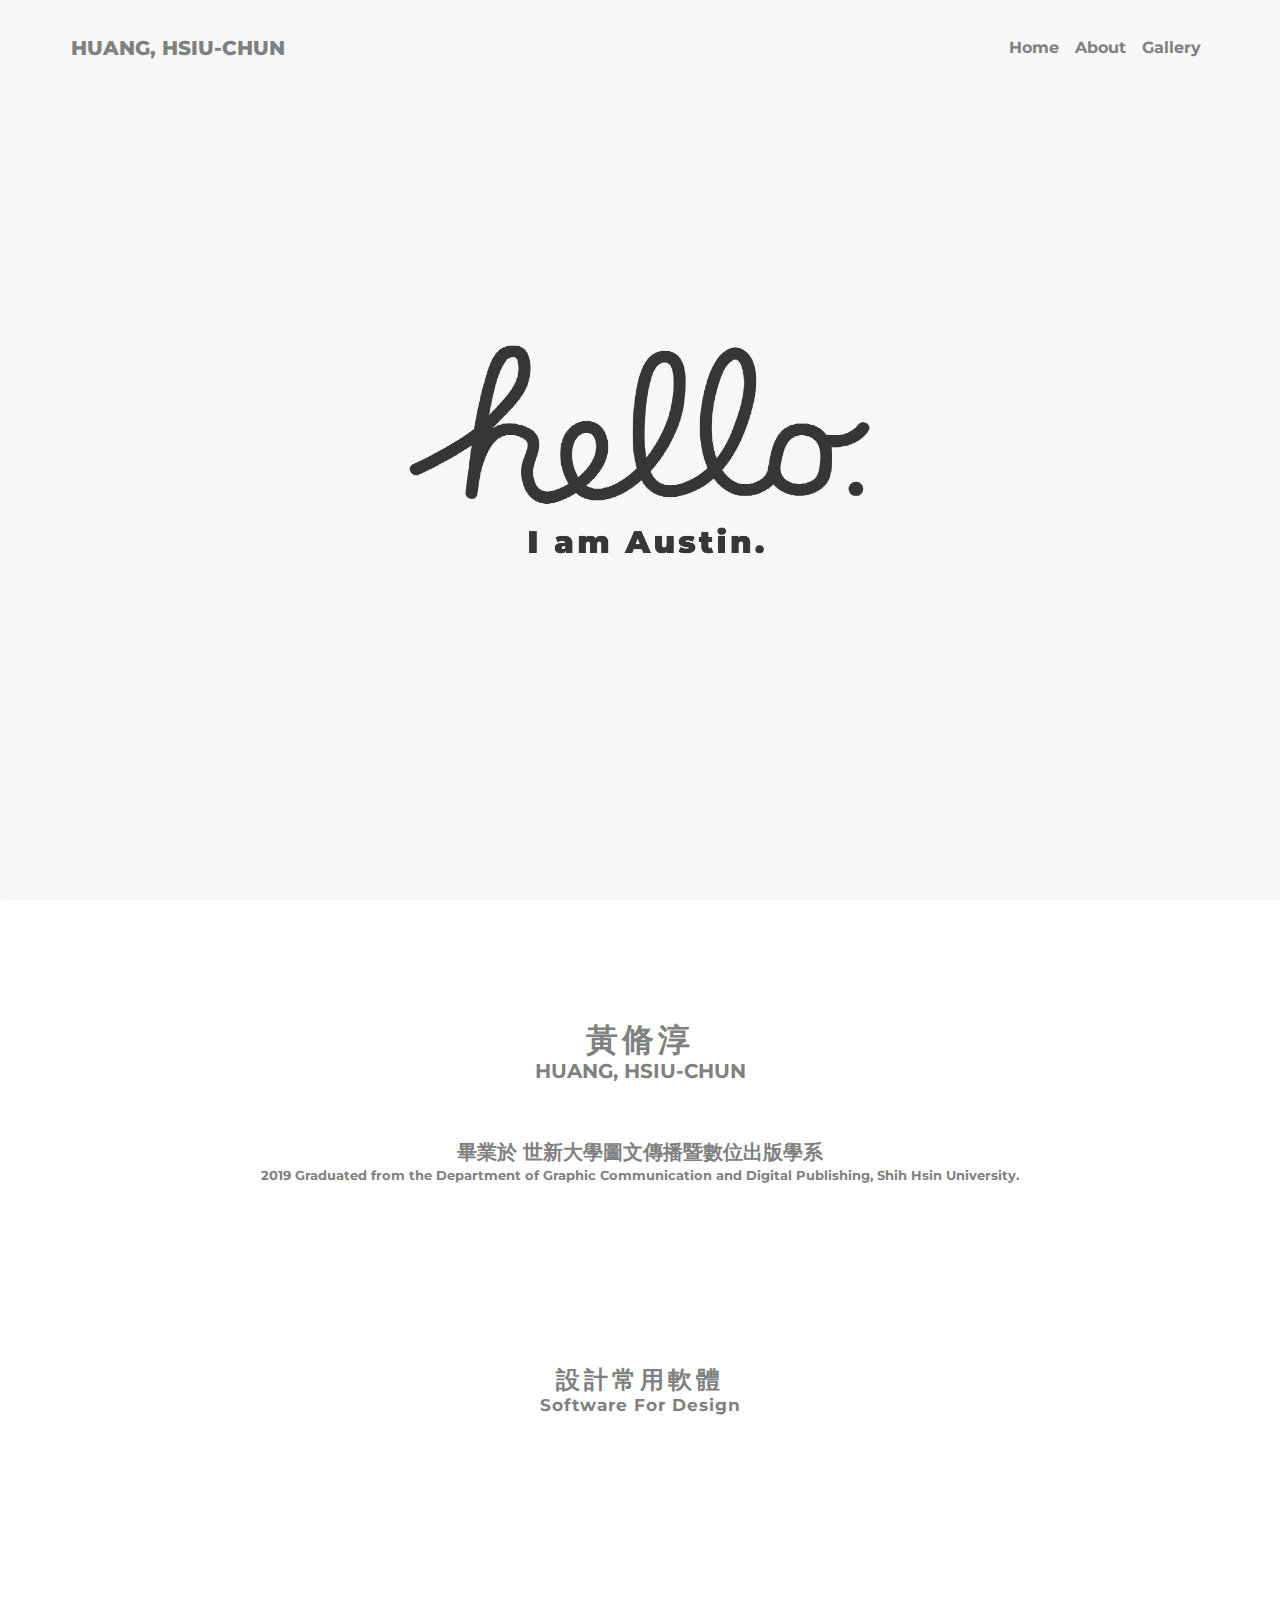
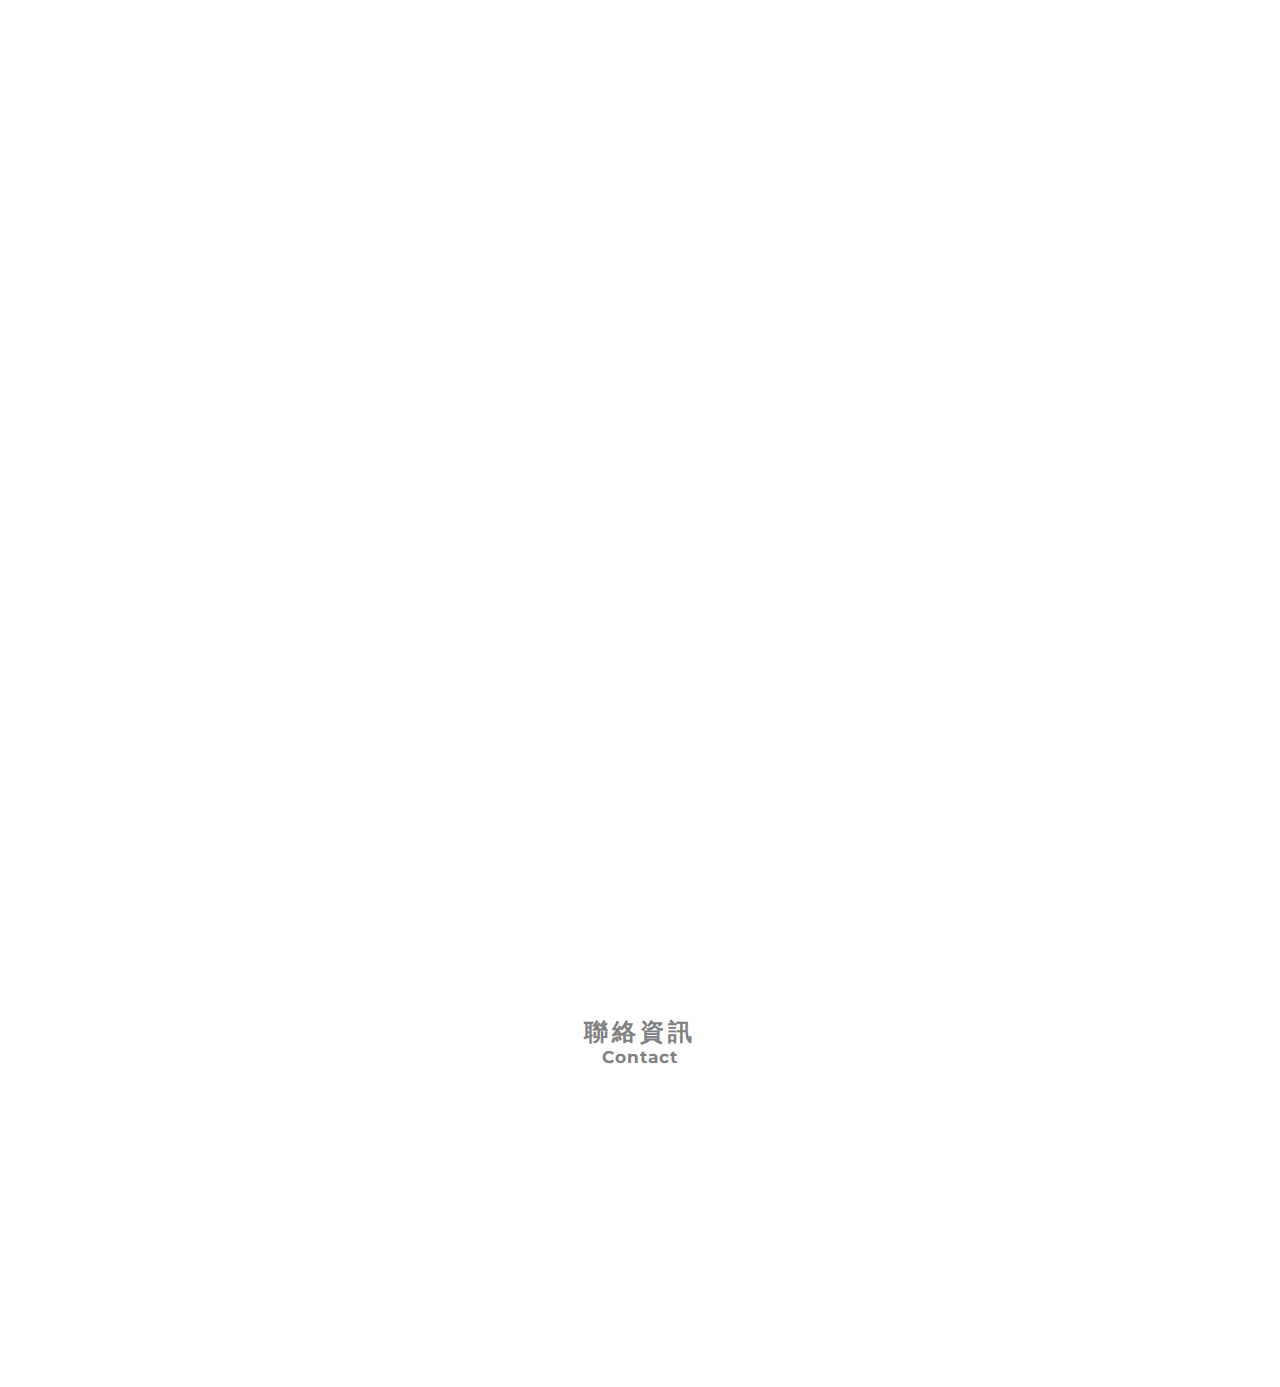
==== commit efbaeb59: "Summary" ====
--- a/index.html
+++ b/index.html
@@ -7,9 +7,9 @@
     <meta name="viewport" content="width=device-width, initial-scale=1.0, viewport-fit=cover">
     <link rel="shortcut icon" type="image/png" href="favicon.png">
     
-	<link rel="stylesheet" type="text/css" href="./css/bootstrap.min.css?4687">
-	<link rel="stylesheet" type="text/css" href="style.css?8320">
-	<link rel="stylesheet" type="text/css" href="./css/animate.min.css?8756">
+	<link rel="stylesheet" type="text/css" href="./css/bootstrap.min.css?2985">
+	<link rel="stylesheet" type="text/css" href="style.css?3362">
+	<link rel="stylesheet" type="text/css" href="./css/animate.min.css?7524">
 	<link rel="stylesheet" type="text/css" href="./css/font-awesome.min.css">
 	<link href='https://fonts.googleapis.com/css?family=Montserrat&display=swap&subset=latin,latin-ext' rel='stylesheet' type='text/css'>
     <title>Home</title>
@@ -26,12 +26,12 @@
 <div class="page-container">
     
 <!-- bloc-0 -->
-<div class="bloc tc-taupe-gray bloc-fill-screen bg-海報-22 bg-t-edge animated fadeInUp l-bloc" id="bloc-0" data-appear-anim-style="fadeInUp">
+<div class="bloc tc-taupe-gray bloc-fill-screen animated fadeInUp bg-hihi-1 d-bloc" id="bloc-0" data-appear-anim-style="fadeInUp">
 	<div class="container fill-bloc-top-edge sticky-nav">
 		<div class="row">
 			<div class="col-12">
 				<nav class="navbar row navbar-expand-md navbar-light" role="navigation">
-					<a class="navbar-brand link-style" href="index.html">Protfolio</a>
+					<a class="navbar-brand link-style" href="index.html">HUANG, HSIU-CHUN</a>
 					<button id="nav-toggle" type="button" class="ui-navbar-toggler navbar-toggler border-0 p-0 mr-md-0 ml-auto" data-toggle="collapse" data-target=".navbar-21207" aria-expanded="false" aria-label="Toggle navigation">
 						<span class="navbar-toggler-icon"></span>
 					</button>
@@ -44,10 +44,7 @@
 								<a href="about.html" class="a-btn nav-link"><strong>About</strong></a>
 							</li>
 							<li class="nav-item">
-								<a href="skill.html" class="a-btn nav-link"><strong>Skill</strong></a>
-							</li>
-							<li class="nav-item">
-								<a href="index.html" class="nav-link a-btn">Gallery</a>
+								<a href="gallery.html" class="nav-link a-btn"><strong>Gallery</strong></a>
 							</li>
 						</ul>
 					</div>
@@ -55,85 +52,100 @@
 			</div>
 		</div>
 	</div>
-	<div class="container">
-		<div class="row">
-			<div class="col-lg-12 hero-first-col-mb">
-				<img src="img/lazyload-ph.png" data-src="img/圖傳大頭全身%2000732.png" class="img-fluid rounded-circle mx-auto d-block img-style animSpeedLazy animated fadeInUp animDelay04 lazyload" alt="圖傳大頭全身%2000732" data-appear-anim-style="fadeInUp" />
-				<h4 class="mg-md text-lg-center h2-style text-center">
-					<strong>黃脩淳<br></strong>
-				</h4>
-				<h5 class="mg-md text-lg-center h4-style text-center">
-					<strong>HUANG, HSIU-CHUN</strong>
-				</h5>
-				<h5 class="mg-md text-lg-center text-center p-1-style">
-					<strong>畢業於 世新大學圖文傳播暨數位出版學系</strong>
-				</h5>
-				<p class="text-lg-center p-1-bloc-0-style text-center">
-					<strong>2019 Graduated from the&nbsp;Department of Graphic Communication and Digital Publishing, Shih Hsin University.</strong>
-				</p>
-				<div class="text-center container-div-bloc-0-margin-top animated bounce animSpeedLazy animDelay2 animLoopInfinite" data-appear-anim-style="bounce">
-					<a href="about.html" class="btn btn-d btn-lg btn-style-none"><span class="fa fa-angle-down icon-spacer float-lg-right icon-taupe-gray float-right"></span>more</a>
+	<div class="container fill-bloc-bottom-edge">
+		<div class="row">
+			<div class="col-12">
+			</div>
+		</div>
+	</div>
+</div>
+<!-- bloc-0 END -->
+
+<!-- bloc-1 -->
+<div class="bloc l-bloc" id="bloc-1">
+	<div class="container bloc-lg">
+		<div class="row">
+			<div class="col-12">
+				<div class="container">
+					<div class="row">
+						<div class="col-lg-12 hero-first-col-mb">
+							<img src="img/lazyload-ph.png" data-src="img/圖傳大頭全身%2000732.png" class="img-fluid rounded-circle mx-auto d-block img-style animSpeedLazy animated fadeInUp animDelay04 lazyload" alt="圖傳大頭全身%2000732" data-appear-anim-style="fadeInUp" />
+							<h4 class="mg-md text-lg-center h2-style text-center">
+								<strong>黃脩淳<br></strong>
+							</h4>
+							<h5 class="mg-md text-lg-center h4-style text-center">
+								<strong>HUANG, HSIU-CHUN</strong>
+							</h5>
+							<h5 class="mg-md text-lg-center text-center p-1-style">
+								<strong>畢業於 世新大學圖文傳播暨數位出版學系</strong>
+							</h5>
+							<p class="text-lg-center p-1-bloc-0-style text-center">
+								<strong>2019 Graduated from the&nbsp;Department of Graphic Communication and Digital Publishing, Shih Hsin University.</strong>
+							</p>
+							<div class="text-center container-div-bloc-0-margin-top animated bounce animSpeedLazy animDelay2 animLoopInfinite" data-appear-anim-style="bounce">
+								<a href="about.html" class="btn btn-d btn-lg btn-style-none"><span class="fa fa-angle-down icon-spacer float-lg-right icon-taupe-gray float-right"></span>more</a>
+							</div>
+							<h4 class="mg-md text-lg-center h2-擅長軟體-style text-center">
+								<strong>設計常用軟體</strong>
+							</h4>
+							<h5 class="mg-md float-none text-center h5-margin-top">
+								<strong>Software For Design</strong>
+							</h5>
+						</div>
+						<div class="col-lg-10 offset-lg-1 col-md-10 offset-md-1 bloc-0-margin-bottom">
+							<div class="blocsapp-device device-margin-top float-md-none none noneLeft noneUp noneRight noneDown animated zoomIn blocsapp-device-mb mb-space-grey" data-appear-anim-style="zoomIn">
+								<img src="img/lazyload-ph.png" data-src="img/gif.gif" class="img-fluid lazyload" alt="gif 1" />
+							</div>
+						</div>
+						<div class="offset-md-0 feature-col-mt col-lg-12 offset-lg-0 col-md-12">
+							<div class="row row-margin-left">
+								<div class="col-sm-4 bloc-47860-margin-bottom animated zoomIn col-lg-2 col-md-3 offset-md-2 offset-lg-0 col-4" data-appear-anim-style="zoomIn">
+									<img src="img/lazyload-ph.png" data-src="img/截圖%202020-04-22%20下午4.19.28.png" class="img-fluid img-6-style mx-auto d-block lazyload" alt="截圖%202020 04-22%20下午4.19.28-1" />
+									<p class="text-center p-style mx-auto d-block">
+										<strong>Photoshop<br>影像設計軟體<br></strong>
+									</p>
+								</div>
+								<div class="col-sm-4 offset--1 offset-md-0 bloc-0-bloc-0-margin-bottom animated zoomIn col-lg-2 col-md-3 col-4" data-appear-anim-style="zoomIn">
+									<img src="img/lazyload-ph.png" data-src="img/截圖%202020-04-22%20下午4.26.02.png" class="img-fluid img-margin-right mx-auto d-block lazyload" alt="截圖%202020 04-22%20下午4.26.02" />
+									<p class="text-center btn-resize-mode p-bloc-0-style">
+										<strong>Illustrator<br>圖形設計軟體<br></strong>
+									</p>
+								</div>
+								<div class="col-sm-4 offset-md-0 bloc-margin-bottom animated zoomIn col-lg-2 col-md-3 col-4 offset-0" data-appear-anim-style="zoomIn">
+									<img src="img/lazyload-ph.png" data-src="img/截圖%202020-04-22%20下午4.27.46.png" class="img-fluid mx-auto d-block img-8-style lazyload" alt="截圖%202020 04-22%20下午4.27.46" />
+									<p class="text-center p-margin-top">
+										<strong>Premiere<br>剪輯編輯軟體<br></strong>
+									</p>
+								</div>
+								<div class="none col-lg-2 col-md-3 bloc-bloc-0-margin-bottom animated zoomIn offset-md-2 offset-lg-0 col-4" data-appear-anim-style="zoomIn">
+									<img src="img/lazyload-ph.png" data-src="img/截圖%202020-04-22%20下午4.32.32.png" class="img-fluid mx-auto d-block img-9-style lazyload" alt="截圖%202020 04-22%20下午4.32.32" />
+									<p class="text-lg-center p-bloc-0-margin-top text-center">
+										<strong>Indesign<br>頁面設計軟體<br></strong>
+									</p>
+								</div>
+								<div class="bloc-margin-top col-md-3 col-lg-2 col-4 animated zoomIn" data-appear-anim-style="zoomIn">
+									<img src="img/lazyload-ph.png" data-src="img/20170730103423775.png" class="img-fluid mx-auto d-block img-bloc-0-style lazyload" alt="20170730103423775 1" />
+									<p class="text-lg-center p-5-margin-top text-center">
+										<strong>Sublime Text<br>網頁編寫軟體</strong>
+									</p>
+								</div>
+								<div class="animated zoomIn col-lg-2 col-md-3 col-4" data-appear-anim-style="zoomIn">
+									<img src="img/lazyload-ph.png" data-src="img/finalcutx-vl.png" class="img-fluid mx-auto d-block img-finalcutx--style lazyload" alt="finalcutx vl" />
+									<p class="text-lg-center p-7-margin-top text-md-center text-center">
+										<strong>Final Cut Pro<br>專業剪輯軟體</strong>
+									</p>
+								</div>
+							</div>
+							<div class="text-center container-div-bloc-0-margin-top animated bounce animSpeedLazy animDelay2 animLoopInfinite text-md-center" data-appear-anim-style="bounce">
+								<a href="about.html" class="btn btn-d btn-lg btn-style-none"><span class="fa fa-angle-down icon-spacer float-lg-right icon-taupe-gray float-right"></span>more</a>
+							</div>
+						</div>
+					</div>
 				</div>
-				<h4 class="mg-md text-lg-center h2-擅長軟體-style text-center">
-					<strong>設計常用軟體</strong>
-				</h4>
-				<h5 class="mg-md float-none text-center h5-margin-top">
-					<strong>Software For Design</strong>
-				</h5>
-			</div>
-			<div class="col-lg-10 offset-lg-1 col-md-10 offset-md-1 bloc-0-margin-bottom">
-				<div class="blocsapp-device device-margin-top float-md-none none noneLeft noneUp noneRight noneDown animated zoomIn blocsapp-device-mb mb-space-grey" data-appear-anim-style="zoomIn">
-					<img src="img/lazyload-ph.png" data-src="img/gif.gif" class="img-fluid lazyload" alt="gif 1" />
-				</div>
-			</div>
-			<div class="offset-md-0 feature-col-mt col-lg-12 offset-lg-0 col-md-12">
-				<div class="row row-margin-left">
-					<div class="col-sm-4 bloc-47860-margin-bottom animated zoomIn col-lg-2 col-md-3 offset-md-2 offset-lg-0 col-4" data-appear-anim-style="zoomIn">
-						<img src="img/lazyload-ph.png" data-src="img/截圖%202020-04-22%20下午4.19.28.png" class="img-fluid img-6-style mx-auto d-block lazyload" alt="截圖%202020 04-22%20下午4.19.28-1" />
-						<p class="text-center p-style mx-auto d-block">
-							<strong>Photoshop<br>影像設計軟體<br></strong>
-						</p>
-					</div>
-					<div class="col-sm-4 offset--1 offset-md-0 bloc-0-bloc-0-margin-bottom animated zoomIn col-lg-2 col-md-3 col-4" data-appear-anim-style="zoomIn">
-						<img src="img/lazyload-ph.png" data-src="img/截圖%202020-04-22%20下午4.26.02.png" class="img-fluid img-margin-right mx-auto d-block lazyload" alt="截圖%202020 04-22%20下午4.26.02" />
-						<p class="text-center btn-resize-mode p-bloc-0-style">
-							<strong>Illustrator<br>圖形設計軟體<br></strong>
-						</p>
-					</div>
-					<div class="col-sm-4 offset-md-0 bloc-margin-bottom animated zoomIn col-lg-2 col-md-3 col-4 offset-0" data-appear-anim-style="zoomIn">
-						<img src="img/lazyload-ph.png" data-src="img/截圖%202020-04-22%20下午4.27.46.png" class="img-fluid mx-auto d-block img-8-style lazyload" alt="截圖%202020 04-22%20下午4.27.46" />
-						<p class="text-center p-margin-top">
-							<strong>Premiere<br>剪輯編輯軟體<br></strong>
-						</p>
-					</div>
-					<div class="none col-lg-2 col-md-3 bloc-bloc-0-margin-bottom animated zoomIn offset-md-2 offset-lg-0 col-4" data-appear-anim-style="zoomIn">
-						<img src="img/lazyload-ph.png" data-src="img/截圖%202020-04-22%20下午4.32.32.png" class="img-fluid mx-auto d-block img-9-style lazyload" alt="截圖%202020 04-22%20下午4.32.32" />
-						<p class="text-lg-center p-bloc-0-margin-top text-center">
-							<strong>Indesign<br>頁面設計軟體<br></strong>
-						</p>
-					</div>
-					<div class="bloc-margin-top col-md-3 col-lg-2 col-4 animated zoomIn" data-appear-anim-style="zoomIn">
-						<img src="img/lazyload-ph.png" data-src="img/20170730103423775.png" class="img-fluid mx-auto d-block img-bloc-0-style lazyload" alt="20170730103423775 1" />
-						<p class="text-lg-center p-5-margin-top text-center">
-							<strong>Sublime Text<br>網頁編寫軟體</strong>
-						</p>
-					</div>
-					<div class="animated zoomIn col-lg-2 col-md-3 col-4" data-appear-anim-style="zoomIn">
-						<img src="img/lazyload-ph.png" data-src="img/finalcutx-vl.png" class="img-fluid mx-auto d-block img-finalcutx--style lazyload" alt="finalcutx vl" />
-						<p class="text-lg-center p-7-margin-top text-md-center text-center">
-							<strong>Final Cut Pro<br>專業剪輯軟體</strong>
-						</p>
-					</div>
-				</div>
-				<div class="text-center container-div-bloc-0-margin-top animated bounce animSpeedLazy animDelay2 animLoopInfinite text-md-center" data-appear-anim-style="bounce">
-					<a href="about.html" class="btn btn-d btn-lg btn-style-none"><span class="fa fa-angle-down icon-spacer float-lg-right icon-taupe-gray float-right"></span>more</a>
-				</div>
-			</div>
-		</div>
-	</div>
-	<div class="container fill-bloc-bottom-edge">
-		<div class="row">
-			<div class="col-12 ">
+			</div>
+		</div>
+		<div class="row">
+			<div class="col-12">
 				<h4 class="mg-md text-lg-center h2-擅長軟體-style text-center">
 					<strong>聯絡資訊</strong>
 				</h4>
@@ -198,17 +210,6 @@
 		</div>
 	</div>
 </div>
-<!-- bloc-0 END -->
-
-<!-- bloc-1 -->
-<div class="bloc l-bloc" id="bloc-1">
-	<div class="container bloc-lg">
-		<div class="row">
-			<div class="col-12">
-			</div>
-		</div>
-	</div>
-</div>
 <!-- bloc-1 END -->
 
 <!-- ScrollToTop Button -->
@@ -220,9 +221,9 @@
 <!-- Main container END -->
     
 
-<script src="./js/jquery-3.3.1.min.js?7314"></script>
-<script src="./js/bootstrap.bundle.min.js?8422"></script>
-<script src="./js/blocs.min.js?5593"></script>
+<script src="./js/jquery-3.3.1.min.js?6730"></script>
+<script src="./js/bootstrap.bundle.min.js?537"></script>
+<script src="./js/blocs.min.js?7135"></script>
 <script src="./js/lazysizes.min.js" defer></script>
 <!-- Additional JS END -->
 
--- a/style.css
+++ b/style.css
@@ -86,9 +86,6 @@
 	-o-background-size: auto!important;
 	background-size: auto!important;
 }
-.bg-t-edge{
-	background: top no-repeat;
-}
 .bg-b-edge{
 	background: bottom no-repeat;
 }
@@ -439,6 +436,7 @@
 }
 .hero-first-col-mb{
 	margin-bottom:30px;
+	margin-top:-718px;
 }
 .link-style{
 	font-family:"Montserrat";
@@ -724,7 +722,7 @@
 }
 .p-24-style{
 	width:60%;
-	margin-left:244px;
+	margin-left:226px;
 	margin-top:-10px;
 }
 .h6-margin-top{
@@ -754,8 +752,8 @@
 	margin-top:-1px;
 }
 .img-logo-style{
-	width:330px;
-	margin-top:22px;
+	width:323px;
+	margin-top:40px;
 }
 .img-19-style{
 	width:213px;
@@ -897,10 +895,10 @@
 }
 .h6-style{
 	letter-spacing:1px;
-	margin-top:16px;
+	margin-top:94px;
 	width:100%;
 	line-height:22px;
-	margin-bottom:41px;
+	margin-bottom:-13px;
 }
 .p-bloc-6-style{
 	letter-spacing:1px;
@@ -1048,8 +1046,9 @@
 	font-size:16px;
 	letter-spacing:1px;
 }
-.h4-bloc-8-style{
+.h4-bloc-9-style{
 	letter-spacing:3px;
+	color:#414241!important;
 }
 .bloc-bloc-8-margin-bottom{
 	margin-bottom:30px;
@@ -1107,7 +1106,8 @@
 }
 .h2-gallery-style{
 	letter-spacing:1px;
-	margin-bottom:39px;
+	margin-bottom:78px;
+	margin-top:-49px;
 }
 .container-div-bloc-8-style{
 	width:47.82%;
@@ -1243,15 +1243,243 @@
 	margin-top:121px;
 }
 .h6-以下為網頁導覽影片與教學廣告-margin-top{
-	margin-top:-10px;
+	margin-top:35px;
 }
 .h6-以下為客戶使用成品-margin-top{
 	margin-top:64px;
 }
+.btn-button-margin-top{
+	margin-top:16px;
+	font-weight:bold;
+}
+.p-bloc-9-margin-top{
+	margin-top:1px;
+	letter-spacing:1px;
+}
+.h5-活動識別與邀請函-margin-top{
+	margin-top:51px;
+	font-size:17px;
+}
+.carousel-style{
+	width:100%;
+	margin-left:0px;
+	margin-right:6px;
+}
+.row-bloc-9-style{
+	width:80.51%;
+	margin-left:105px;
+}
+.h4-11-style{
+	font-size:16px;
+	letter-spacing:1px;
+}
+.img-bloc-10-style{
+	margin-bottom:17px;
+	margin-top:21px;
+	width:300px;
+}
+.p-bloc-10-margin-top{
+	margin-top:14px;
+}
+.h5-以下為立體圖模擬-margin-top{
+	margin-top:49px;
+	font-size:16px;
+}
+.row-bloc-10-style{
+	margin-top:32px;
+}
+.img-mymy-style{
+	width:985px;
+	margin-top:38px;
+}
+.img-bloc-11-style{
+	width:100px;
+	height:100px;
+}
+.img-61-style{
+	width:100px;
+	height:100px;
+}
+.row-bloc-11-margin-top{
+	margin-top:56px;
+}
+.img-資產-2-style{
+	width:100px;
+	height:100px;
+}
+.img-62-style{
+	width:100px;
+	height:100px;
+}
+.row-68-margin-top{
+	margin-top:74px;
+}
+.h6-1-重塑字型-style{
+	font-size:20px;
+}
+.p-bloc-11-margin-top{
+	margin-top:-13px;
+}
+.img-64-style{
+	margin-top:28px;
+}
+.img-68-style{
+	width:300px;
+	height:300px;
+	margin-top:28px;
+}
+.row-bloc-12-margin-top{
+	margin-top:60px;
+}
+.btn-bloc-12-style{
+	font-weight:bold;
+	margin-top:20px;
+}
+.h6-bloc-12-margin-top{
+	margin-top:-50px;
+	font-size:21px;
+}
+.img-66-style{
+	width:865px;
+	margin-top:53px;
+}
+.img-67-style{
+	width:885px;
+}
+.p-margin-bottom{
+	margin-bottom:43px;
+}
+.h6-設計理念-style{
+	font-size:18px;
+	margin-bottom:12px;
+	margin-top:48px;
+}
+.p-bloc-12-margin-top{
+	margin-top:-5px;
+}
+.h6-網頁設計-margin-top{
+	margin-top:66px;
+}
+.h6-設計理念及手法-margin-top{
+	margin-top:61px;
+}
+.p-67-margin-top{
+	margin-top:53px;
+}
+.img-60-style{
+	width:362px;
+	margin-bottom:53px;
+	margin-top:30px;
+}
+.h4-26-style{
+	letter-spacing:3px;
+}
+.h4-2018-沏茶-style{
+	letter-spacing:3px;
+}
+.h4-30-style{
+	letter-spacing:3px;
+}
+.h4-bloc-12-style{
+	letter-spacing:3px;
+}
+.img-lllle-style{
+	width:266px;
+	margin-top:40px;
+	margin-bottom:-31px;
+}
+.img-bloc-12-style{
+	width:237px;
+	margin-top:35px;
+}
+.p-81-margin-top{
+	margin-top:19px;
+}
+.btn-14-margin-top{
+	margin-top:-17px;
+	font-weight:bold;
+}
+.btn-點我看型錄-style{
+	font-weight:bold;
+}
+.container-div-bloc-8-margin-top{
+	margin-top:17px;
+}
+.btn-download-style{
+	font-weight:bold;
+}
+.img-j-3u-style{
+	width:273px;
+}
+.container-div-bloc-12-margin-top{
+	margin-top:105px;
+}
+.p-83-margin-top{
+	margin-top:-11px;
+}
+.h4-bloc-13-style{
+	letter-spacing:1px;
+}
+.img-ejo-ej-o-p-style{
+	width:300px;
+	height:300px;
+}
+.img-ejo-ej-o-1-p-style{
+	width:502px;
+}
+.p-bloc-13-margin-top{
+	margin-top:44px;
+}
+.h6-bloc-13-style{
+	letter-spacing:1px;
+	line-height:24px;
+	margin-top:35px;
+}
+.h5-設計手法-margin-top{
+	margin-top:72px;
+	letter-spacing:1px;
+	margin-bottom:13px;
+}
+.h6-27-style{
+	line-height:24px;
+	margin-top:2px;
+}
+.row-bloc-13-margin-top{
+	margin-top:43px;
+}
+.h6-海洋污染．拯救海龜-style{
+	letter-spacing:1px;
+}
+.h6-濫墾濫伐．拯救猩猩-style{
+	letter-spacing:1px;
+}
+.h6-過度捕撈．拯救鯊魚-style{
+	letter-spacing:1px;
+}
+.h6-盜獵動物．拯救犀牛-style{
+	letter-spacing:1px;
+}
+.p-bloc-6-margin-bottom{
+	margin-bottom:-6px;
+	margin-top:7px;
+}
+.img-1-style{
+	width:985px;
+	margin-left:-3px;
+	margin-right:-19px;
+}
 
 /* = Colour
 -------------------------------------------------------------- */
 
+/* Background colour styles */
+
+.bgc-dark-jungle-green{
+	background-color:#171919;
+}
+.bgc-pastel-blue{
+	background-color:#B5C1D5;
+}
 
 /* Text colour styles */
 
@@ -1260,6 +1488,27 @@
 }
 .tc-teal-blue{
 	color:#32658A!important;
+}
+.tc-outer-space{
+	color:#414241!important;
+}
+.tc-dark-jungle-green{
+	color:#171919!important;
+}
+.tc-almond{
+	color:#F0E4CB!important;
+}
+.tc-white{
+	color:#FFFFFF!important;
+}
+.tc-khaki-htmlcss-khaki{
+	color:#B5A993!important;
+}
+.tc-light-pink{
+	color:#FFA9B7!important;
+}
+.tc-white-2{
+	color:#FFFFFF!important;
 }
 
 /* Button colour styles */
@@ -1313,11 +1562,14 @@
 
 /* Bloc image backgrounds */
 
-.bg-海報-22{
-	background-image:url("img/海報-22.png");
-}
-.bg-about-1{
-	background-image:url("img/about_1.png");
+.bg-hihi-1{
+	background-image:url("img/hihi_1.png");
+}
+.bg-aabboouutt{
+	background-image:url("img/aabboouutt.png");
+}
+.bg-ggaallert{
+	background-image:url("img/ggaallert.png");
 }
 
 
